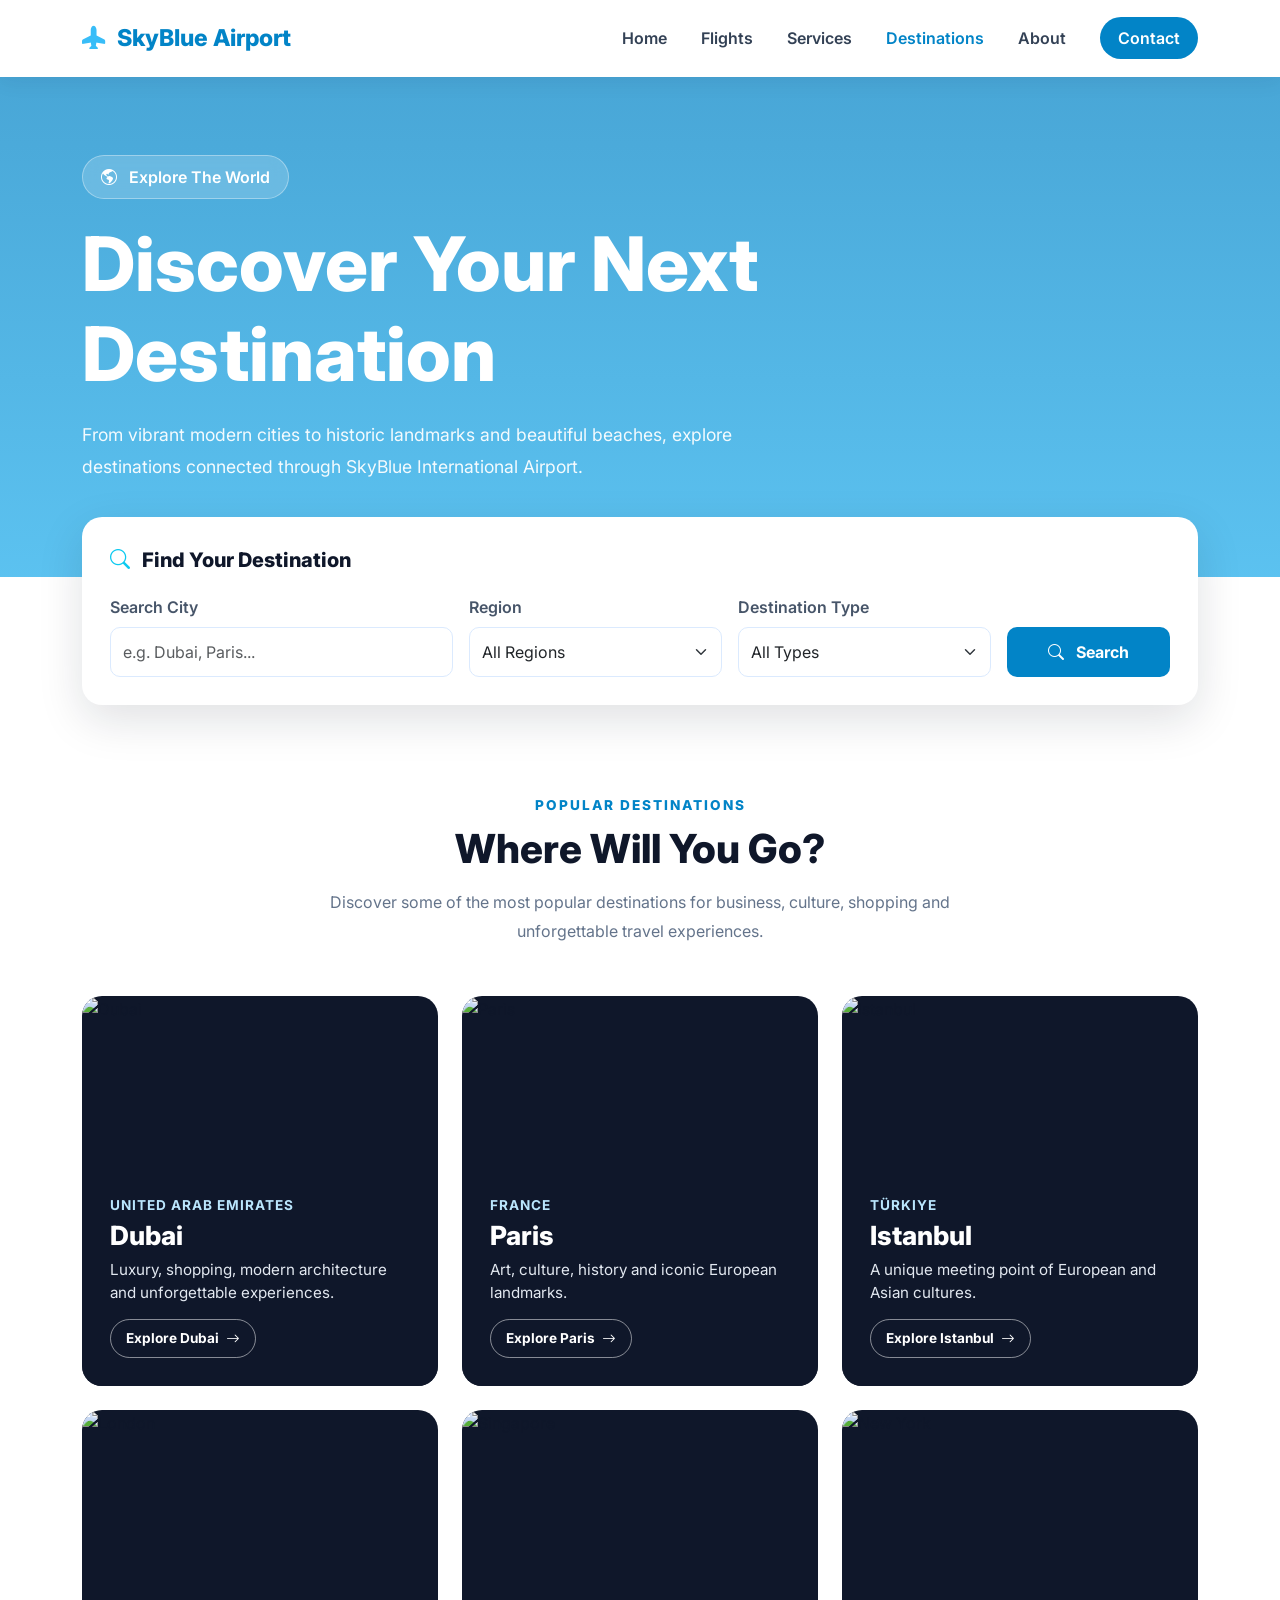
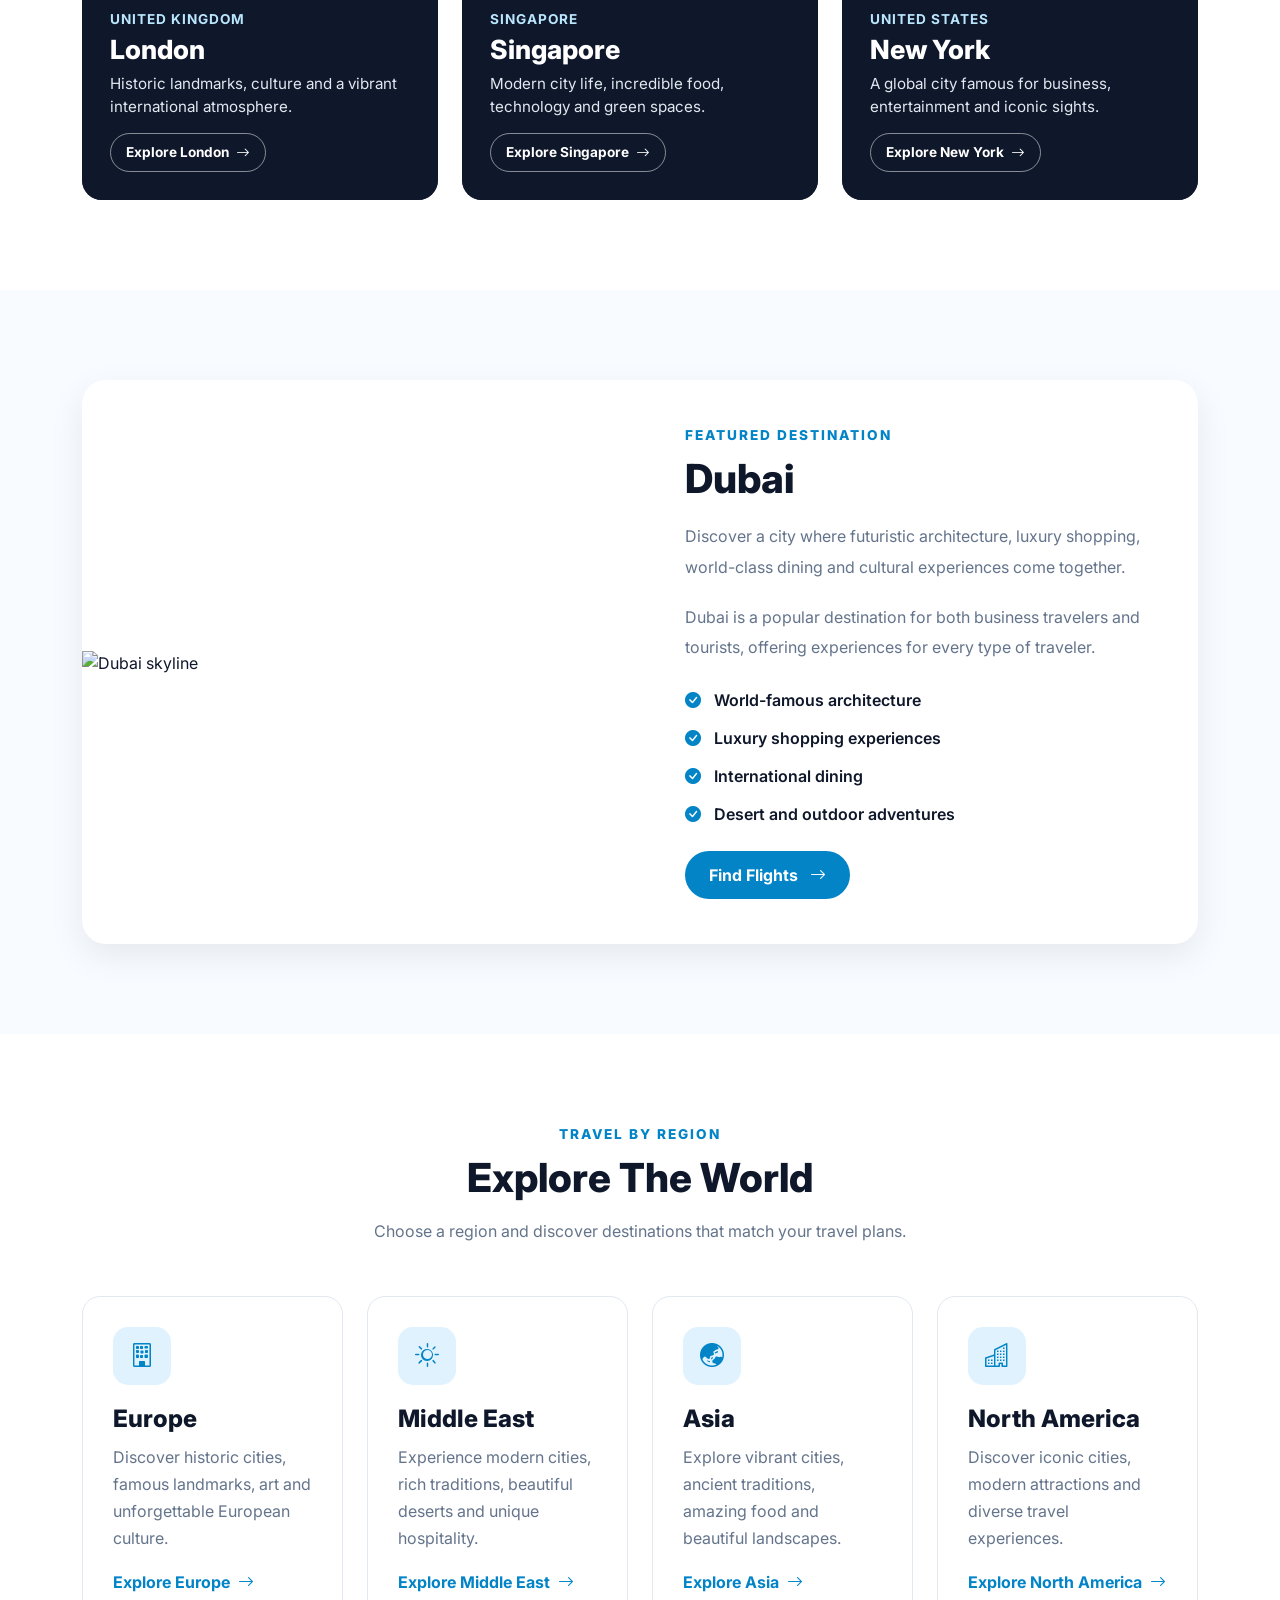
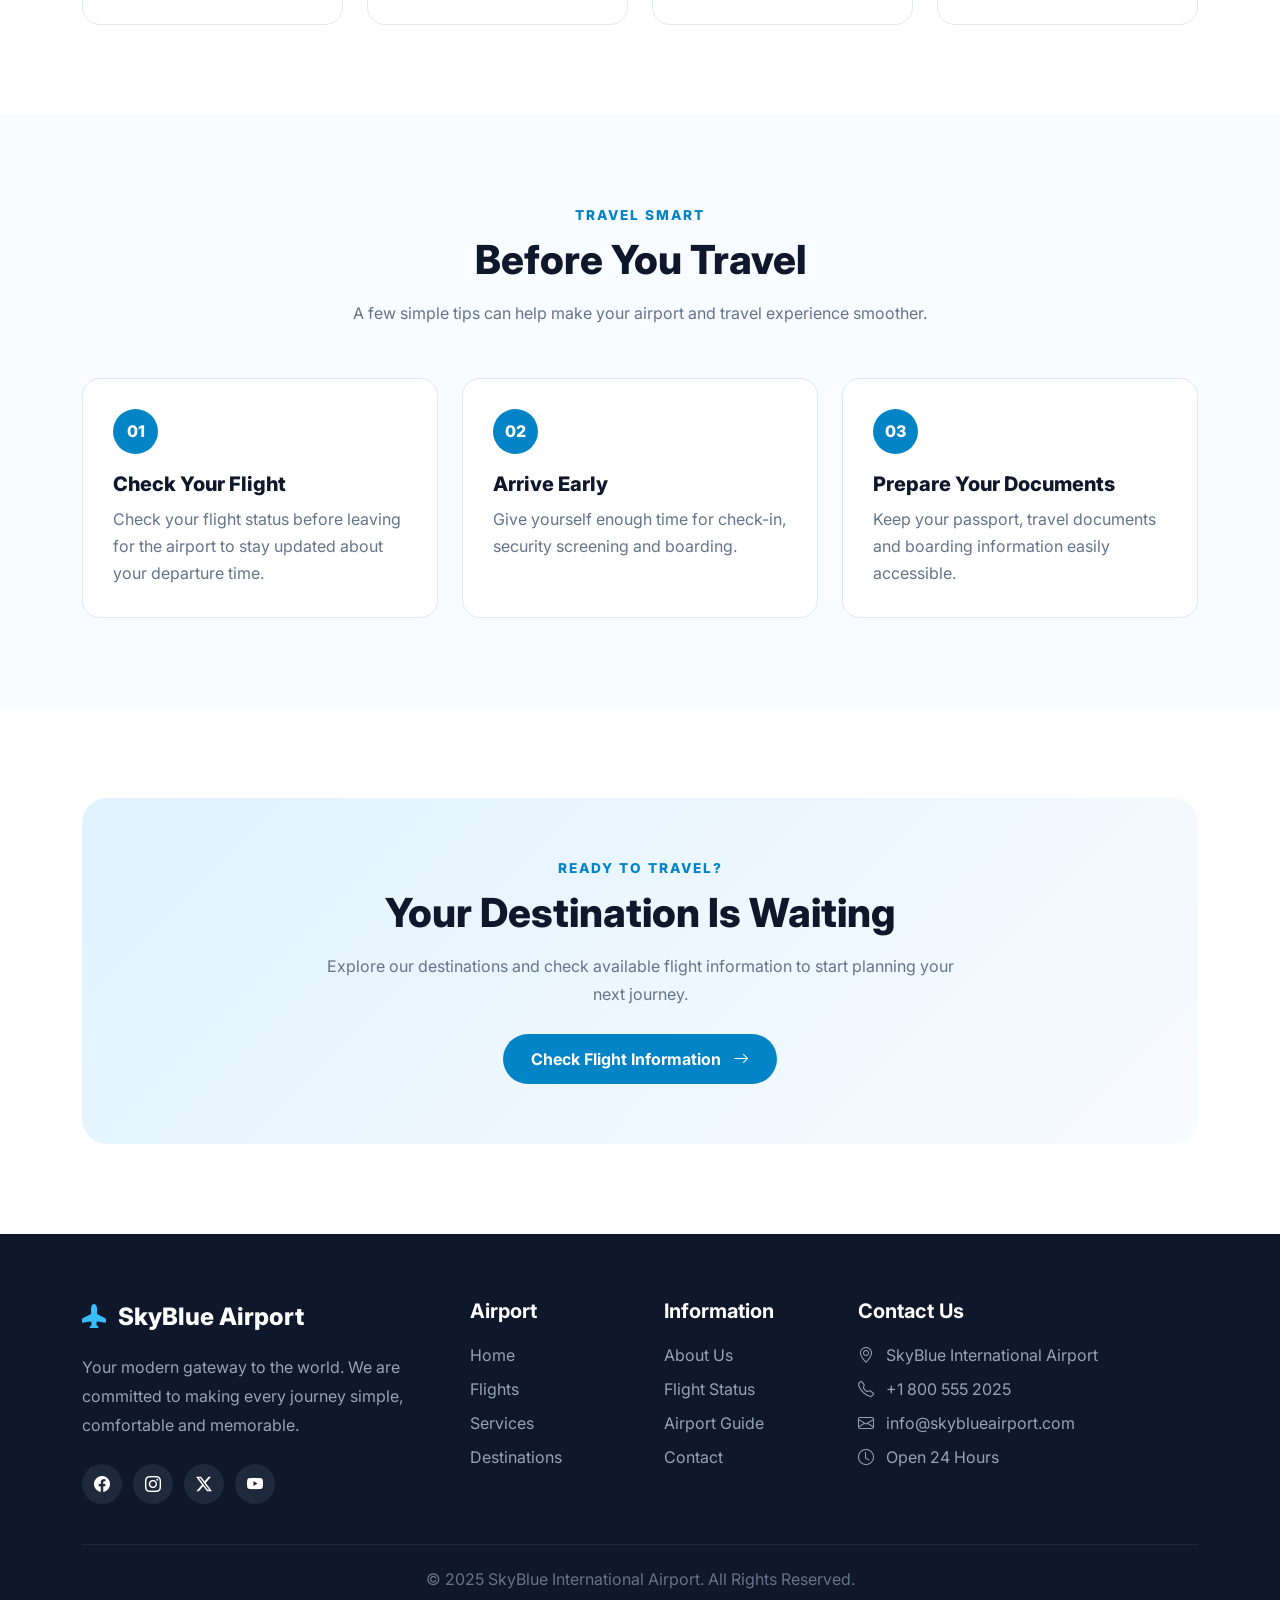
==== index.html @ 2d704382 "finished" ====
<!DOCTYPE html>
<html lang="en">
<head>
    <meta charset="UTF-8">
    <meta name="viewport" content="width=device-width, initial-scale=1.0">

    <title>SkyBlue Airport – Destinations</title>

    <!-- Bootstrap 5 -->
    <link
        href="https://cdn.jsdelivr.net/npm/bootstrap@5.3.3/dist/css/bootstrap.min.css"
        rel="stylesheet"
    >

    <!-- Bootstrap Icons -->
    <link
        rel="stylesheet"
        href="https://cdn.jsdelivr.net/npm/bootstrap-icons@1.11.3/font/bootstrap-icons.min.css"
    >

    <!-- Google Font -->
    <link
        href="https://fonts.googleapis.com/css2?family=Inter:wght@400;500;600;700;800&display=swap"
        rel="stylesheet"
    >

    <style>

        :root {
            --sky-blue: #38bdf8;
            --sky-dark: #0284c7;
            --sky-light: #e0f2fe;
            --blue-dark: #0f172a;
            --text-gray: #64748b;
            --light-bg: #f8fbff;
            --white: #ffffff;
        }

        * {
            margin: 0;
            padding: 0;
            box-sizing: border-box;
        }

        body {
            font-family: "Inter", sans-serif;
            color: var(--blue-dark);
            background: var(--white);
        }

        a {
            text-decoration: none;
        }

        /* =========================
           NAVBAR
        ========================== */

        .navbar {
            background: rgba(255, 255, 255, 0.98);
            box-shadow: 0 4px 20px rgba(15, 23, 42, 0.07);
            padding: 16px 0;
        }

        .navbar-brand {
            font-size: 1.45rem;
            font-weight: 800;
            color: var(--sky-dark);
        }

        .navbar-brand i {
            color: var(--sky-blue);
            margin-right: 7px;
        }

        .nav-link {
            color: #334155 !important;
            font-weight: 600;
            margin-left: 18px;
            transition: 0.3s;
        }

        .nav-link:hover,
        .nav-link.active {
            color: var(--sky-dark) !important;
        }

        .nav-contact {
            background: var(--sky-dark);
            color: white !important;
            padding: 9px 18px !important;
            border-radius: 50px;
        }

        .nav-contact:hover {
            background: #0369a1;
        }

        /* =========================
           HERO
        ========================== */

        .page-hero {
            min-height: 500px;
            display: flex;
            align-items: center;

            background:
                linear-gradient(
                    rgba(2, 132, 199, 0.72),
                    rgba(14, 165, 233, 0.68)
                ),
                url("https://images.unsplash.com/photo-1500534623283-312aade485b7?auto=format&fit=crop&w=1800&q=85")
                center/cover no-repeat;
        }

        .hero-content {
            color: white;
            max-width: 800px;
        }

        .hero-badge {
            display: inline-block;
            background: rgba(255, 255, 255, 0.17);
            border: 1px solid rgba(255, 255, 255, 0.35);
            padding: 9px 18px;
            border-radius: 50px;
            margin-bottom: 20px;
            font-weight: 600;
            backdrop-filter: blur(8px);
        }

        .page-hero h1 {
            font-size: clamp(2.8rem, 6vw, 4.7rem);
            font-weight: 800;
            margin-bottom: 20px;
        }

        .page-hero p {
            font-size: 1.1rem;
            line-height: 1.8;
            max-width: 700px;
            color: rgba(255, 255, 255, 0.93);
        }

        /* =========================
           GENERAL
        ========================== */

        .section {
            padding: 90px 0;
        }

        .section-light {
            background: var(--light-bg);
        }

        .small-label {
            color: var(--sky-dark);
            font-size: 0.85rem;
            text-transform: uppercase;
            letter-spacing: 2px;
            font-weight: 800;
            margin-bottom: 10px;
        }

        .section-title {
            font-size: 2.5rem;
            font-weight: 800;
            margin-bottom: 15px;
        }

        .section-subtitle {
            color: var(--text-gray);
            max-width: 700px;
            margin: 0 auto 50px;
            line-height: 1.8;
        }

        /* =========================
           SEARCH
        ========================== */

        .search-wrapper {
            margin-top: -60px;
            position: relative;
            z-index: 5;
        }

        .search-card {
            background: white;
            border-radius: 20px;
            padding: 28px;
            box-shadow: 0 15px 45px rgba(15, 23, 42, 0.13);
        }

        .search-title {
            font-size: 1.25rem;
            font-weight: 800;
            margin-bottom: 20px;
        }

        .form-label {
            font-weight: 600;
            color: #475569;
        }

        .form-control,
        .form-select {
            min-height: 50px;
            border: 1px solid #dbeafe;
            border-radius: 10px;
        }

        .form-control:focus,
        .form-select:focus {
            border-color: var(--sky-blue);
            box-shadow: 0 0 0 0.2rem rgba(56, 189, 248, 0.15);
        }

        .search-btn {
            min-height: 50px;
            border: none;
            border-radius: 10px;
            background: var(--sky-dark);
            color: white;
            font-weight: 700;
            width: 100%;
        }

        .search-btn:hover {
            background: #0369a1;
        }

        /* =========================
           DESTINATION CARDS
        ========================== */

        .destination-card {
            position: relative;
            height: 390px;
            border-radius: 20px;
            overflow: hidden;
            background: #0f172a;
            transition: 0.35s;
        }

        .destination-card:hover {
            transform: translateY(-8px);
            box-shadow: 0 18px 40px rgba(15, 23, 42, 0.15);
        }

        .destination-image {
            width: 100%;
            height: 100%;
            object-fit: cover;
            transition: 0.5s;
        }

        .destination-card:hover .destination-image {
            transform: scale(1.08);
        }

        .destination-overlay {
            position: absolute;
            inset: 0;
            display: flex;
            align-items: flex-end;
            padding: 28px;

            background:
                linear-gradient(
                    transparent 25%,
                    rgba(15, 23, 42, 0.9)
                );
        }

        .destination-info {
            color: white;
            width: 100%;
        }

        .destination-country {
            color: #bae6fd;
            font-size: 0.85rem;
            font-weight: 700;
            text-transform: uppercase;
            letter-spacing: 1px;
            margin-bottom: 5px;
        }

        .destination-info h3 {
            font-size: 1.65rem;
            font-weight: 800;
            margin-bottom: 7px;
        }

        .destination-info p {
            color: #e2e8f0;
            margin-bottom: 15px;
            font-size: 0.95rem;
        }

        .destination-link {
            display: inline-block;
            color: white;
            border: 1px solid rgba(255, 255, 255, 0.5);
            padding: 8px 15px;
            border-radius: 50px;
            font-size: 0.85rem;
            font-weight: 700;
            transition: 0.3s;
        }

        .destination-link:hover {
            background: white;
            color: var(--sky-dark);
        }

        /* =========================
           FEATURE DESTINATION
        ========================== */

        .feature-destination {
            background: white;
            border-radius: 24px;
            overflow: hidden;
            box-shadow: 0 12px 35px rgba(15, 23, 42, 0.08);
        }

        .feature-destination img {
            width: 100%;
            height: 500px;
            object-fit: cover;
        }

        .feature-content {
            padding: 45px;
        }

        .feature-content h2 {
            font-size: 2.5rem;
            font-weight: 800;
            margin-bottom: 18px;
        }

        .feature-content p {
            color: var(--text-gray);
            line-height: 1.9;
            margin-bottom: 20px;
        }

        .feature-list {
            list-style: none;
            padding: 0;
            margin: 25px 0;
        }

        .feature-list li {
            margin-bottom: 14px;
            font-weight: 600;
        }

        .feature-list i {
            color: var(--sky-dark);
            margin-right: 9px;
        }

        .feature-btn {
            display: inline-block;
            background: var(--sky-dark);
            color: white;
            padding: 12px 24px;
            border-radius: 50px;
            font-weight: 700;
        }

        .feature-btn:hover {
            background: #0369a1;
            color: white;
        }

        /* =========================
           REGION CARDS
        ========================== */

        .region-card {
            background: white;
            border: 1px solid #e2e8f0;
            border-radius: 18px;
            padding: 30px;
            height: 100%;
            transition: 0.3s;
        }

        .region-card:hover {
            transform: translateY(-6px);
            border-color: #bae6fd;
            box-shadow: 0 15px 35px rgba(15, 23, 42, 0.08);
        }

        .region-icon {
            width: 58px;
            height: 58px;
            display: flex;
            align-items: center;
            justify-content: center;
            border-radius: 15px;
            background: var(--sky-light);
            color: var(--sky-dark);
            font-size: 1.5rem;
            margin-bottom: 20px;
        }

        .region-card h4 {
            font-weight: 800;
            margin-bottom: 10px;
        }

        .region-card p {
            color: var(--text-gray);
            line-height: 1.7;
            margin-bottom: 18px;
        }

        .region-link {
            color: var(--sky-dark);
            font-weight: 700;
        }

        /* =========================
           TRAVEL TIPS
        ========================== */

        .tip-card {
            background: white;
            border-radius: 18px;
            padding: 30px;
            height: 100%;
            border: 1px solid #e2e8f0;
        }

        .tip-number {
            width: 45px;
            height: 45px;
            border-radius: 50%;
            display: flex;
            align-items: center;
            justify-content: center;
            background: var(--sky-dark);
            color: white;
            font-weight: 800;
            margin-bottom: 18px;
        }

        .tip-card h5 {
            font-weight: 800;
            margin-bottom: 10px;
        }

        .tip-card p {
            color: var(--text-gray);
            line-height: 1.7;
            margin: 0;
        }

        /* =========================
           CTA
        ========================== */

        .cta {
            background: linear-gradient(
                135deg,
                #e0f2fe,
                #f8fbff
            );
            border-radius: 25px;
            padding: 60px 40px;
            text-align: center;
        }

        .cta h2 {
            font-size: 2.5rem;
            font-weight: 800;
            margin-bottom: 15px;
        }

        .cta p {
            color: var(--text-gray);
            max-width: 650px;
            margin: 0 auto 25px;
            line-height: 1.8;
        }

        .cta-btn {
            display: inline-block;
            background: var(--sky-dark);
            color: white;
            padding: 13px 28px;
            border-radius: 50px;
            font-weight: 700;
            transition: 0.3s;
        }

        .cta-btn:hover {
            background: #0369a1;
            color: white;
            transform: translateY(-2px);
        }

        /* =========================
           FOOTER
        ========================== */

        footer {
            background: #0f172a;
            color: #cbd5e1;
            padding: 65px 0 25px;
        }

        .footer-brand {
            font-size: 1.5rem;
            color: white;
            font-weight: 800;
            margin-bottom: 18px;
        }

        .footer-brand i {
            color: var(--sky-blue);
            margin-right: 7px;
        }

        footer p {
            color: #94a3b8;
            line-height: 1.8;
        }

        footer h5 {
            color: white;
            font-weight: 700;
            margin-bottom: 20px;
        }

        footer ul {
            list-style: none;
            padding: 0;
        }

        footer ul li {
            margin-bottom: 10px;
            color: #94a3b8;
        }

        footer ul li a {
            color: #94a3b8;
            transition: 0.3s;
        }

        footer ul li a:hover {
            color: var(--sky-blue);
        }

        .social-link {
            display: inline-flex;
            width: 40px;
            height: 40px;
            align-items: center;
            justify-content: center;
            background: #1e293b;
            color: white;
            border-radius: 50%;
            margin-right: 7px;
            transition: 0.3s;
        }

        .social-link:hover {
            background: var(--sky-dark);
            color: white;
        }

        .copyright {
            border-top: 1px solid #1e293b;
            margin-top: 40px;
            padding-top: 22px;
            color: #64748b;
            text-align: center;
        }

        /* =========================
           RESPONSIVE
        ========================== */

        @media (max-width: 991px) {

            .nav-link {
                margin-left: 0;
                padding: 10px 0;
            }

            .nav-contact {
                display: inline-block;
                margin-top: 8px;
            }

            .feature-content {
                padding: 35px;
            }
        }

        @media (max-width: 767px) {

            .page-hero {
                min-height: 430px;
            }

            .page-hero h1 {
                font-size: 2.8rem;
            }

            .section {
                padding: 65px 0;
            }

            .section-title {
                font-size: 2rem;
            }

            .search-wrapper {
                margin-top: -35px;
            }

            .destination-card {
                height: 340px;
            }

            .feature-destination img {
                height: 320px;
            }

            .feature-content {
                padding: 30px 25px;
            }

            .feature-content h2 {
                font-size: 2rem;
            }

            .cta {
                padding: 45px 20px;
            }

            .cta h2 {
                font-size: 2rem;
            }
        }

    </style>
</head>

<body>


<!-- =========================
     NAVBAR
========================== -->

<nav class="navbar navbar-expand-lg sticky-top">

    <div class="container">

        <a class="navbar-brand" href="index.html">
            <i class="bi bi-airplane-fill"></i>
            SkyBlue Airport
        </a>

        <button
            class="navbar-toggler"
            type="button"
            data-bs-toggle="collapse"
            data-bs-target="#mainNavbar"
            aria-controls="mainNavbar"
            aria-expanded="false"
            aria-label="Toggle navigation"
        >
            <span class="navbar-toggler-icon"></span>
        </button>

        <div class="collapse navbar-collapse" id="mainNavbar">

            <ul class="navbar-nav ms-auto align-items-lg-center">

                <li class="nav-item">
                    <a class="nav-link" href="index.html">
                        Home
                    </a>
                </li>

                <li class="nav-item">
                    <a class="nav-link" href="flights.html">
                        Flights
                    </a>
                </li>

                <li class="nav-item">
                    <a class="nav-link" href="services.html">
                        Services
                    </a>
                </li>

                <li class="nav-item">
                    <a class="nav-link active" href="destinations.html">
                        Destinations
                    </a>
                </li>

                <li class="nav-item">
                    <a class="nav-link" href="about.html">
                        About
                    </a>
                </li>

                <li class="nav-item ms-lg-2">
                    <a class="nav-link nav-contact" href="#contact">
                        Contact
                    </a>
                </li>

            </ul>

        </div>

    </div>

</nav>


<!-- =========================
     HERO
========================== -->

<section class="page-hero">

    <div class="container">

        <div class="hero-content">

            <span class="hero-badge">
                <i class="bi bi-globe-americas me-2"></i>
                Explore The World
            </span>

            <h1>
                Discover Your Next Destination
            </h1>

            <p>
                From vibrant modern cities to historic landmarks
                and beautiful beaches, explore destinations connected
                through SkyBlue International Airport.
            </p>

        </div>

    </div>

</section>


<!-- =========================
     DESTINATION SEARCH
========================== -->

<section class="search-wrapper">

    <div class="container">

        <div class="search-card">

            <div class="search-title">
                <i class="bi bi-search me-2 text-info"></i>
                Find Your Destination
            </div>

            <form>

                <div class="row g-3 align-items-end">

                    <div class="col-lg-4 col-md-6">

                        <label class="form-label">
                            Search City
                        </label>

                        <input
                            type="text"
                            class="form-control"
                            placeholder="e.g. Dubai, Paris..."
                        >

                    </div>


                    <div class="col-lg-3 col-md-6">

                        <label class="form-label">
                            Region
                        </label>

                        <select class="form-select">

                            <option selected>
                                All Regions
                            </option>

                            <option>
                                Europe
                            </option>

                            <option>
                                Asia
                            </option>

                            <option>
                                Middle East
                            </option>

                            <option>
                                North America
                            </option>

                        </select>

                    </div>


                    <div class="col-lg-3 col-md-6">

                        <label class="form-label">
                            Destination Type
                        </label>

                        <select class="form-select">

                            <option selected>
                                All Types
                            </option>

                            <option>
                                City
                            </option>

                            <option>
                                Beach
                            </option>

                            <option>
                                Business
                            </option>

                            <option>
                                Cultural
                            </option>

                        </select>

                    </div>


                    <div class="col-lg-2 col-md-6">

                        <button
                            type="button"
                            class="search-btn"
                            onclick="searchDestination()"
                        >
                            <i class="bi bi-search me-2"></i>
                            Search
                        </button>

                    </div>

                </div>

            </form>

        </div>

    </div>

</section>


<!-- =========================
     POPULAR DESTINATIONS
========================== -->

<section class="section">

    <div class="container">

        <div class="text-center">

            <div class="small-label">
                Popular Destinations
            </div>

            <h2 class="section-title">
                Where Will You Go?
            </h2>

            <p class="section-subtitle">
                Discover some of the most popular destinations
                for business, culture, shopping and unforgettable
                travel experiences.
            </p>

        </div>


        <div class="row g-4">


            <!-- Dubai -->

            <div class="col-lg-4 col-md-6 destination-item">

                <div class="destination-card">

                    <img
                        src="https://images.unsplash.com/photo-1518684079-3c830dcef090?auto=format&fit=crop&w=1000&q=85"
                        alt="Dubai"
                        class="destination-image"
                    >

                    <div class="destination-overlay">

                        <div class="destination-info">

                            <div class="destination-country">
                                United Arab Emirates
                            </div>

                            <h3>
                                Dubai
                            </h3>

                            <p>
                                Luxury, shopping, modern architecture
                                and unforgettable experiences.
                            </p>

                            <a href="#dubai" class="destination-link">
                                Explore Dubai
                                <i class="bi bi-arrow-right ms-1"></i>
                            </a>

                        </div>

                    </div>

                </div>

            </div>


            <!-- Paris -->

            <div class="col-lg-4 col-md-6 destination-item">

                <div class="destination-card">

                    <img
                        src="https://images.unsplash.com/photo-1502602898657-3e91760cbb34?auto=format&fit=crop&w=1000&q=85"
                        alt="Paris"
                        class="destination-image"
                    >

                    <div class="destination-overlay">

                        <div class="destination-info">

                            <div class="destination-country">
                                France
                            </div>

                            <h3>
                                Paris
                            </h3>

                            <p>
                                Art, culture, history and iconic
                                European landmarks.
                            </p>

                            <a href="#paris" class="destination-link">
                                Explore Paris
                                <i class="bi bi-arrow-right ms-1"></i>
                            </a>

                        </div>

                    </div>

                </div>

            </div>


            <!-- Istanbul -->

            <div class="col-lg-4 col-md-6 destination-item">

                <div class="destination-card">

                    <img
                        src="https://images.unsplash.com/photo-1524231757912-21f4fe3a7200?auto=format&fit=crop&w=1000&q=85"
                        alt="Istanbul"
                        class="destination-image"
                    >

                    <div class="destination-overlay">

                        <div class="destination-info">

                            <div class="destination-country">
                                Türkiye
                            </div>

                            <h3>
                                Istanbul
                            </h3>

                            <p>
                                A unique meeting point of European
                                and Asian cultures.
                            </p>

                            <a href="#istanbul" class="destination-link">
                                Explore Istanbul
                                <i class="bi bi-arrow-right ms-1"></i>
                            </a>

                        </div>

                    </div>

                </div>

            </div>


            <!-- London -->

            <div class="col-lg-4 col-md-6 destination-item">

                <div class="destination-card">

                    <img
                        src="https://images.unsplash.com/photo-1513635269975-59663e0ac1ad?auto=format&fit=crop&w=1000&q=85"
                        alt="London"
                        class="destination-image"
                    >

                    <div class="destination-overlay">

                        <div class="destination-info">

                            <div class="destination-country">
                                United Kingdom
                            </div>

                            <h3>
                                London
                            </h3>

                            <p>
                                Historic landmarks, culture and
                                a vibrant international atmosphere.
                            </p>

                            <a href="#london" class="destination-link">
                                Explore London
                                <i class="bi bi-arrow-right ms-1"></i>
                            </a>

                        </div>

                    </div>

                </div>

            </div>


            <!-- Singapore -->

            <div class="col-lg-4 col-md-6 destination-item">

                <div class="destination-card">

                    <img
                        src="https://images.unsplash.com/photo-1525625293386-3f8f99389edd?auto=format&fit=crop&w=1000&q=85"
                        alt="Singapore"
                        class="destination-image"
                    >

                    <div class="destination-overlay">

                        <div class="destination-info">

                            <div class="destination-country">
                                Singapore
                            </div>

                            <h3>
                                Singapore
                            </h3>

                            <p>
                                Modern city life, incredible food,
                                technology and green spaces.
                            </p>

                            <a href="#singapore" class="destination-link">
                                Explore Singapore
                                <i class="bi bi-arrow-right ms-1"></i>
                            </a>

                        </div>

                    </div>

                </div>

            </div>


            <!-- New York -->

            <div class="col-lg-4 col-md-6 destination-item">

                <div class="destination-card">

                    <img
                        src="https://images.unsplash.com/photo-1485871981521-5b1fd3805eee?auto=format&fit=crop&w=1000&q=85"
                        alt="New York"
                        class="destination-image"
                    >

                    <div class="destination-overlay">

                        <div class="destination-info">

                            <div class="destination-country">
                                United States
                            </div>

                            <h3>
                                New York
                            </h3>

                            <p>
                                A global city famous for business,
                                entertainment and iconic sights.
                            </p>

                            <a href="#newyork" class="destination-link">
                                Explore New York
                                <i class="bi bi-arrow-right ms-1"></i>
                            </a>

                        </div>

                    </div>

                </div>

            </div>

        </div>

    </div>

</section>


<!-- =========================
     FEATURE DESTINATION
========================== -->

<section class="section section-light" id="dubai">

    <div class="container">

        <div class="feature-destination">

            <div class="row g-0 align-items-center">

                <div class="col-lg-6">

                    <img
                        src="https://images.unsplash.com/photo-1518684079-3c830dcef090?auto=format&fit=crop&w=1200&q=85"
                        alt="Dubai skyline"
                    >

                </div>


                <div class="col-lg-6">

                    <div class="feature-content">

                        <div class="small-label">
                            Featured Destination
                        </div>

                        <h2>
                            Dubai
                        </h2>

                        <p>
                            Discover a city where futuristic
                            architecture, luxury shopping,
                            world-class dining and cultural
                            experiences come together.
                        </p>

                        <p>
                            Dubai is a popular destination for
                            both business travelers and tourists,
                            offering experiences for every type
                            of traveler.
                        </p>

                        <ul class="feature-list">

                            <li>
                                <i class="bi bi-check-circle-fill"></i>
                                World-famous architecture
                            </li>

                            <li>
                                <i class="bi bi-check-circle-fill"></i>
                                Luxury shopping experiences
                            </li>

                            <li>
                                <i class="bi bi-check-circle-fill"></i>
                                International dining
                            </li>

                            <li>
                                <i class="bi bi-check-circle-fill"></i>
                                Desert and outdoor adventures
                            </li>

                        </ul>

                        <a href="flights.html" class="feature-btn">
                            Find Flights
                            <i class="bi bi-arrow-right ms-2"></i>
                        </a>

                    </div>

                </div>

            </div>

        </div>

    </div>

</section>


<!-- =========================
     REGIONS
========================== -->

<section class="section">

    <div class="container">

        <div class="text-center">

            <div class="small-label">
                Travel By Region
            </div>

            <h2 class="section-title">
                Explore The World
            </h2>

            <p class="section-subtitle">
                Choose a region and discover destinations
                that match your travel plans.
            </p>

        </div>


        <div class="row g-4">

            <div class="col-lg-3 col-md-6">

                <div class="region-card">

                    <div class="region-icon">
                        <i class="bi bi-building"></i>
                    </div>

                    <h4>
                        Europe
                    </h4>

                    <p>
                        Discover historic cities, famous landmarks,
                        art and unforgettable European culture.
                    </p>

                    <a href="#" class="region-link">
                        Explore Europe
                        <i class="bi bi-arrow-right ms-1"></i>
                    </a>

                </div>

            </div>


            <div class="col-lg-3 col-md-6">

                <div class="region-card">

                    <div class="region-icon">
                        <i class="bi bi-brightness-high"></i>
                    </div>

                    <h4>
                        Middle East
                    </h4>

                    <p>
                        Experience modern cities, rich traditions,
                        beautiful deserts and unique hospitality.
                    </p>

                    <a href="#" class="region-link">
                        Explore Middle East
                        <i class="bi bi-arrow-right ms-1"></i>
                    </a>

                </div>

            </div>


            <div class="col-lg-3 col-md-6">

                <div class="region-card">

                    <div class="region-icon">
                        <i class="bi bi-globe-asia-australia"></i>
                    </div>

                    <h4>
                        Asia
                    </h4>

                    <p>
                        Explore vibrant cities, ancient traditions,
                        amazing food and beautiful landscapes.
                    </p>

                    <a href="#" class="region-link">
                        Explore Asia
                        <i class="bi bi-arrow-right ms-1"></i>
                    </a>

                </div>

            </div>


            <div class="col-lg-3 col-md-6">

                <div class="region-card">

                    <div class="region-icon">
                        <i class="bi bi-buildings"></i>
                    </div>

                    <h4>
                        North America
                    </h4>

                    <p>
                        Discover iconic cities, modern attractions
                        and diverse travel experiences.
                    </p>

                    <a href="#" class="region-link">
                        Explore North America
                        <i class="bi bi-arrow-right ms-1"></i>
                    </a>

                </div>

            </div>

        </div>

    </div>

</section>


<!-- =========================
     TRAVEL TIPS
========================== -->

<section class="section section-light">

    <div class="container">

        <div class="text-center">

            <div class="small-label">
                Travel Smart
            </div>

            <h2 class="section-title">
                Before You Travel
            </h2>

            <p class="section-subtitle">
                A few simple tips can help make your airport
                and travel experience smoother.
            </p>

        </div>


        <div class="row g-4">

            <div class="col-lg-4">

                <div class="tip-card">

                    <div class="tip-number">
                        01
                    </div>

                    <h5>
                        Check Your Flight
                    </h5>

                    <p>
                        Check your flight status before leaving
                        for the airport to stay updated about
                        your departure time.
                    </p>

                </div>

            </div>


            <div class="col-lg-4">

                <div class="tip-card">

                    <div class="tip-number">
                        02
                    </div>

                    <h5>
                        Arrive Early
                    </h5>

                    <p>
                        Give yourself enough time for check-in,
                        security screening and boarding.
                    </p>

                </div>

            </div>


            <div class="col-lg-4">

                <div class="tip-card">

                    <div class="tip-number">
                        03
                    </div>

                    <h5>
                        Prepare Your Documents
                    </h5>

                    <p>
                        Keep your passport, travel documents
                        and boarding information easily accessible.
                    </p>

                </div>

            </div>

        </div>

    </div>

</section>


<!-- =========================
     CTA
========================== -->

<section class="section">

    <div class="container">

        <div class="cta">

            <div class="small-label">
                Ready To Travel?
            </div>

            <h2>
                Your Destination Is Waiting
            </h2>

            <p>
                Explore our destinations and check available
                flight information to start planning your next
                journey.
            </p>

            <a href="flights.html" class="cta-btn">
                Check Flight Information
                <i class="bi bi-arrow-right ms-2"></i>
            </a>

        </div>

    </div>

</section>


<!-- =========================
     FOOTER
========================== -->

<footer id="contact">

    <div class="container">

        <div class="row g-5">

            <div class="col-lg-4">

                <div class="footer-brand">
                    <i class="bi bi-airplane-fill"></i>
                    SkyBlue Airport
                </div>

                <p>
                    Your modern gateway to the world.
                    We are committed to making every journey
                    simple, comfortable and memorable.
                </p>

                <div class="mt-4">

                    <a href="#" class="social-link">
                        <i class="bi bi-facebook"></i>
                    </a>

                    <a href="#" class="social-link">
                        <i class="bi bi-instagram"></i>
                    </a>

                    <a href="#" class="social-link">
                        <i class="bi bi-twitter-x"></i>
                    </a>

                    <a href="#" class="social-link">
                        <i class="bi bi-youtube"></i>
                    </a>

                </div>

            </div>


            <div class="col-6 col-lg-2">

                <h5>
                    Airport
                </h5>

                <ul>

                    <li>
                        <a href="index.html">
                            Home
                        </a>
                    </li>

                    <li>
                        <a href="flights.html">
                            Flights
                        </a>
                    </li>

                    <li>
                        <a href="services.html">
                            Services
                        </a>
                    </li>

                    <li>
                        <a href="destinations.html">
                            Destinations
                        </a>
                    </li>

                </ul>

            </div>


            <div class="col-6 col-lg-2">

                <h5>
                    Information
                </h5>

                <ul>

                    <li>
                        <a href="about.html">
                            About Us
                        </a>
                    </li>

                    <li>
                        <a href="flights.html">
                            Flight Status
                        </a>
                    </li>

                    <li>
                        <a href="services.html">
                            Airport Guide
                        </a>
                    </li>

                    <li>
                        <a href="#contact">
                            Contact
                        </a>
                    </li>

                </ul>

            </div>


            <div class="col-lg-4">

                <h5>
                    Contact Us
                </h5>

                <ul>

                    <li>
                        <i class="bi bi-geo-alt me-2"></i>
                        SkyBlue International Airport
                    </li>

                    <li>
                        <i class="bi bi-telephone me-2"></i>
                        +1 800 555 2025
                    </li>

                    <li>
                        <i class="bi bi-envelope me-2"></i>
                        info@skyblueairport.com
                    </li>

                    <li>
                        <i class="bi bi-clock me-2"></i>
                        Open 24 Hours
                    </li>

                </ul>

            </div>

        </div>


        <div class="copyright">

            © 2025 SkyBlue International Airport.
            All Rights Reserved.

        </div>

    </div>

</footer>


<!-- =========================
     JAVASCRIPT
========================== -->

<script
    src="https://cdn.jsdelivr.net/npm/bootstrap@5.3.3/dist/js/bootstrap.bundle.min.js">
</script>

<script>

    function searchDestination() {

        const searchInput =
            document.querySelector(
                'input[placeholder="e.g. Dubai, Paris..."]'
            );

        const searchValue =
            searchInput.value.toLowerCase().trim();

        const destinationItems =
            document.querySelectorAll(".destination-item");

        if (searchValue === "") {

            destinationItems.forEach(function(item) {
                item.style.display = "";
            });

            return;
        }

        destinationItems.forEach(function(item) {

            const text =
                item.innerText.toLowerCase();

            if (text.includes(searchValue)) {
                item.style.display = "";
            } else {
                item.style.display = "none";
            }

        });

    }

</script>

</body>
</html>
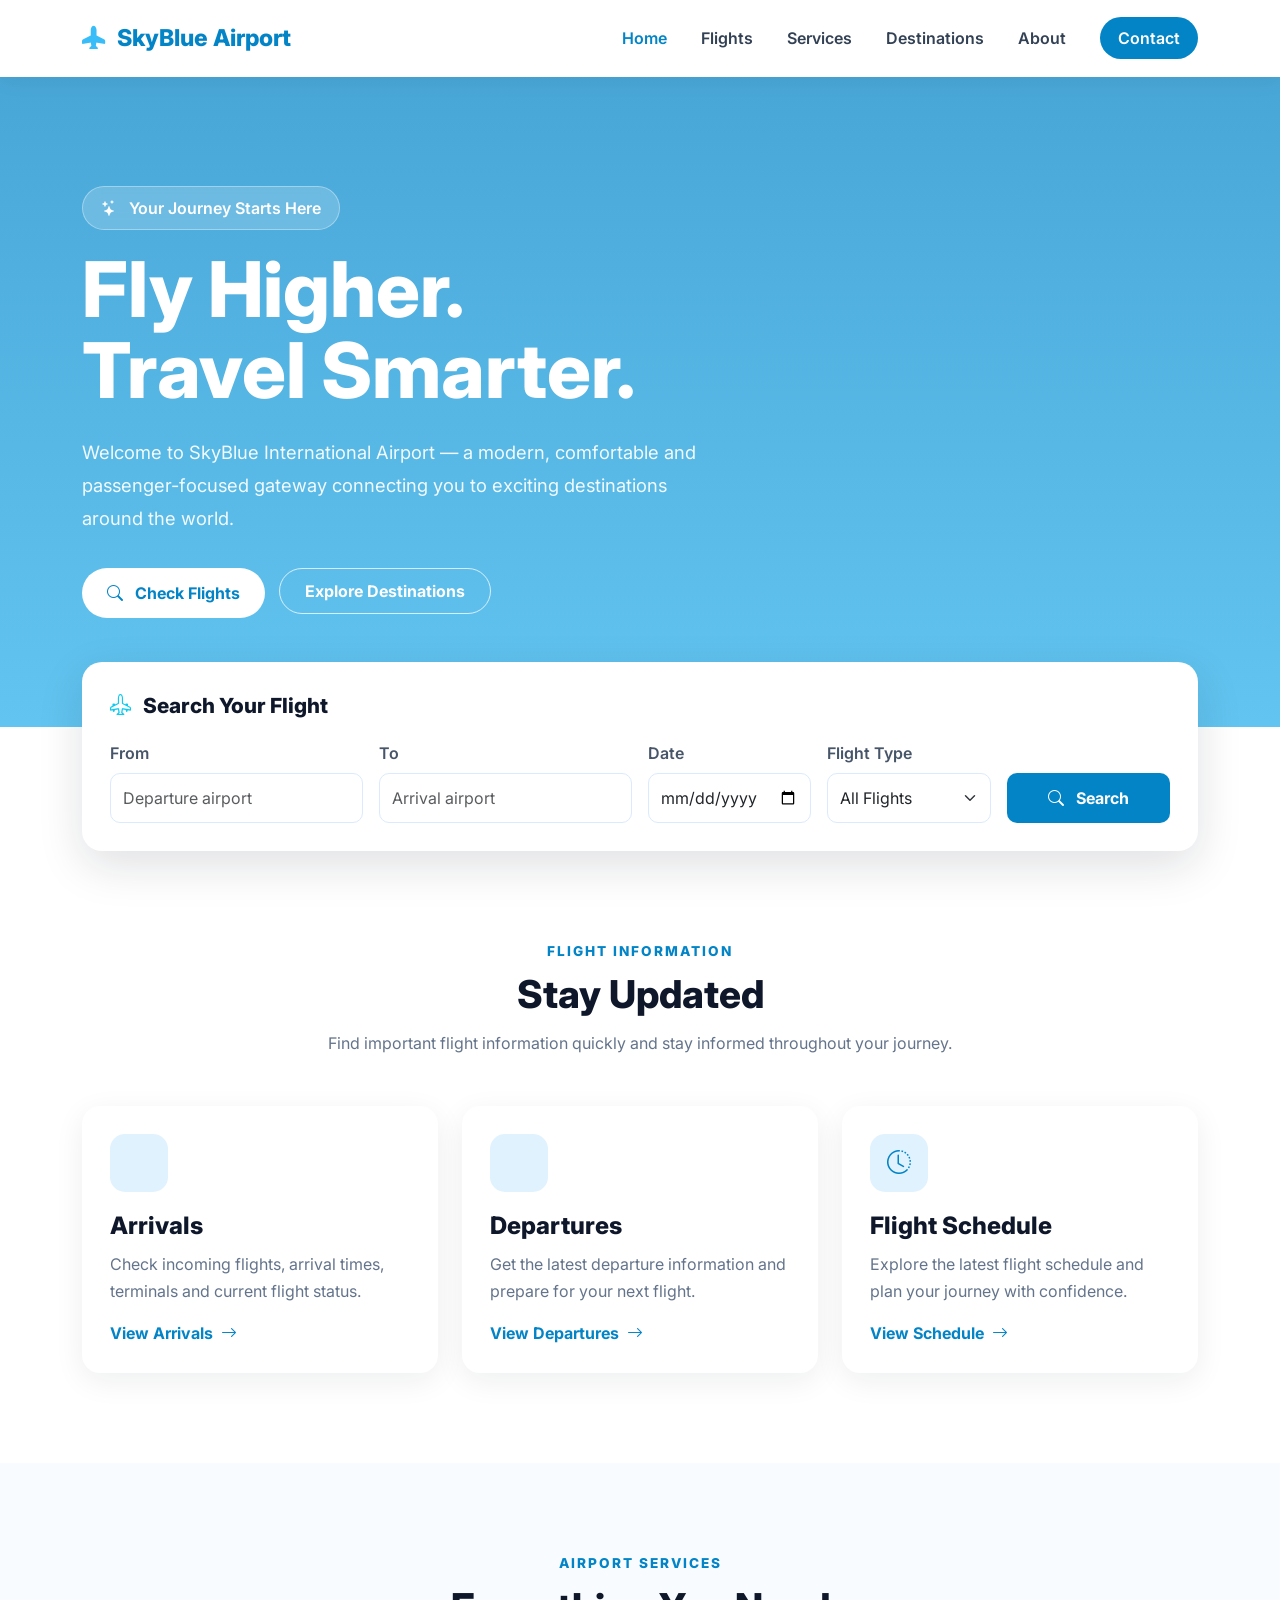
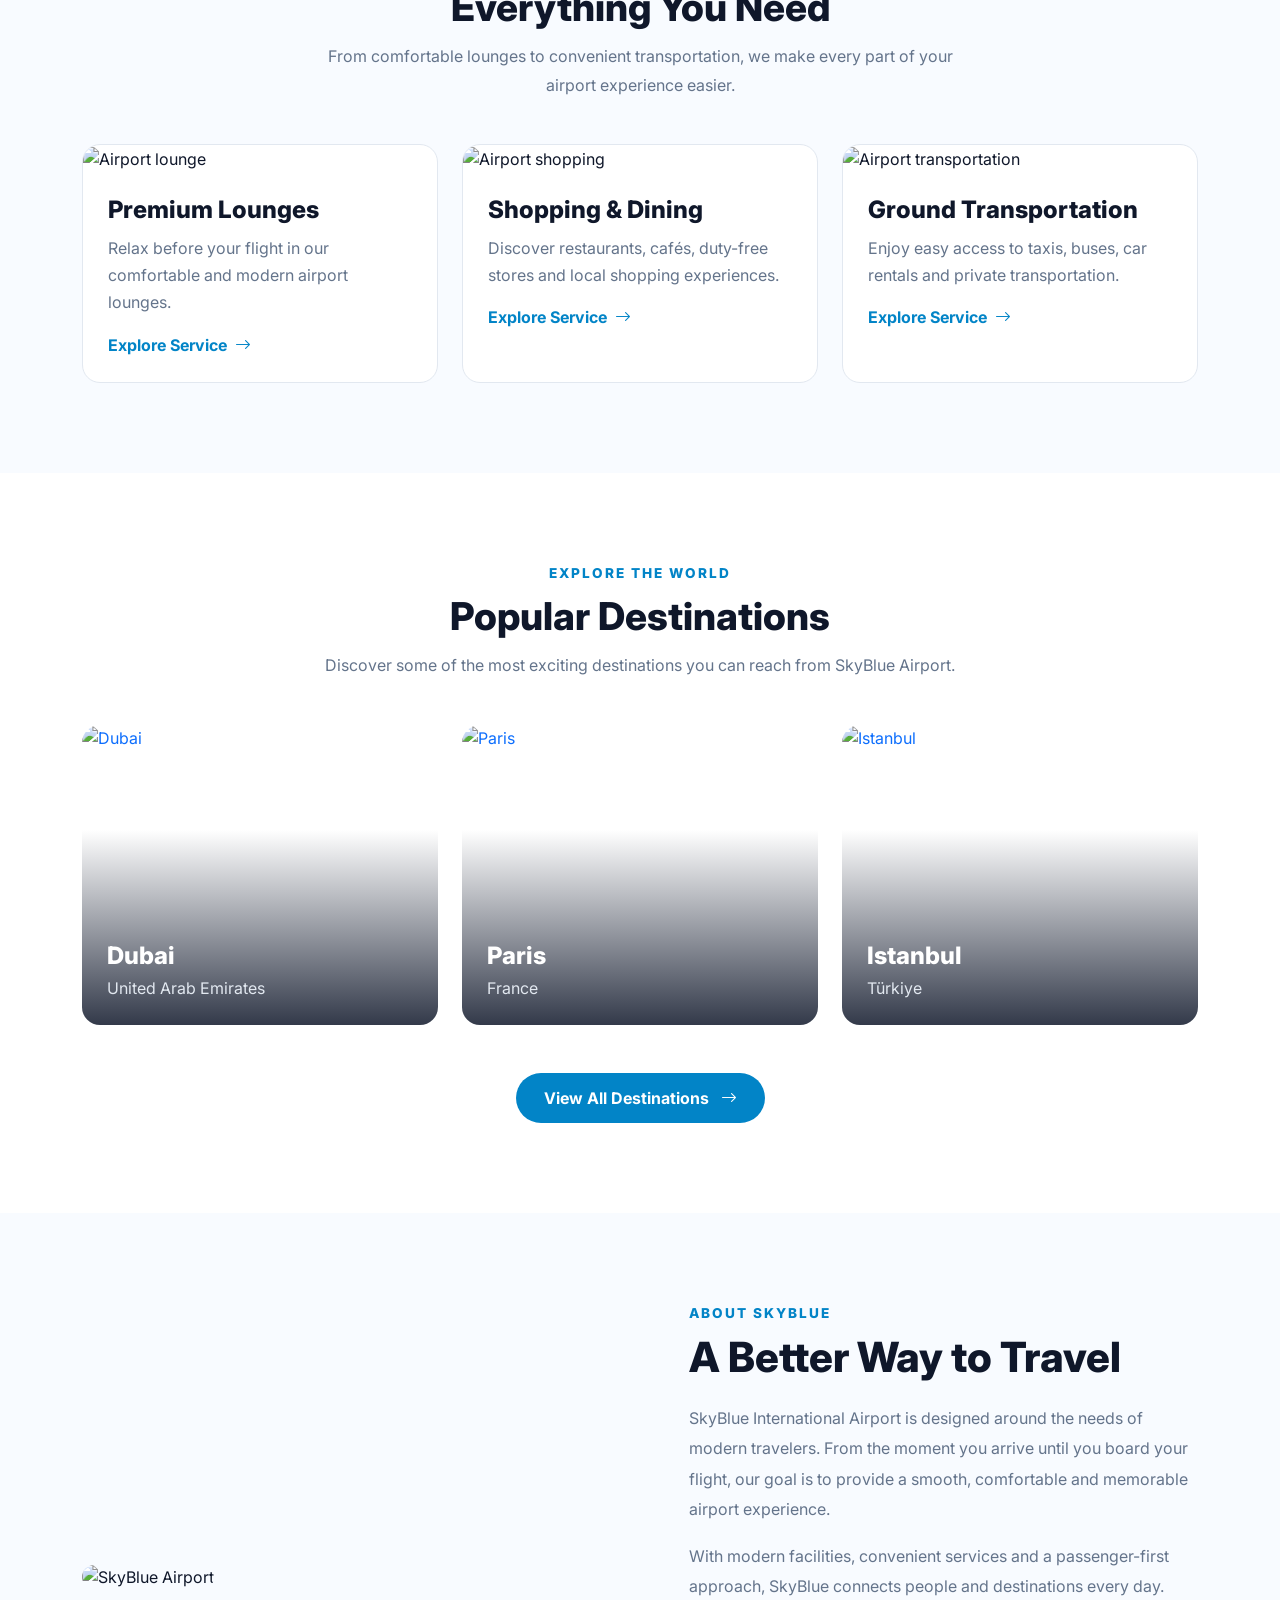
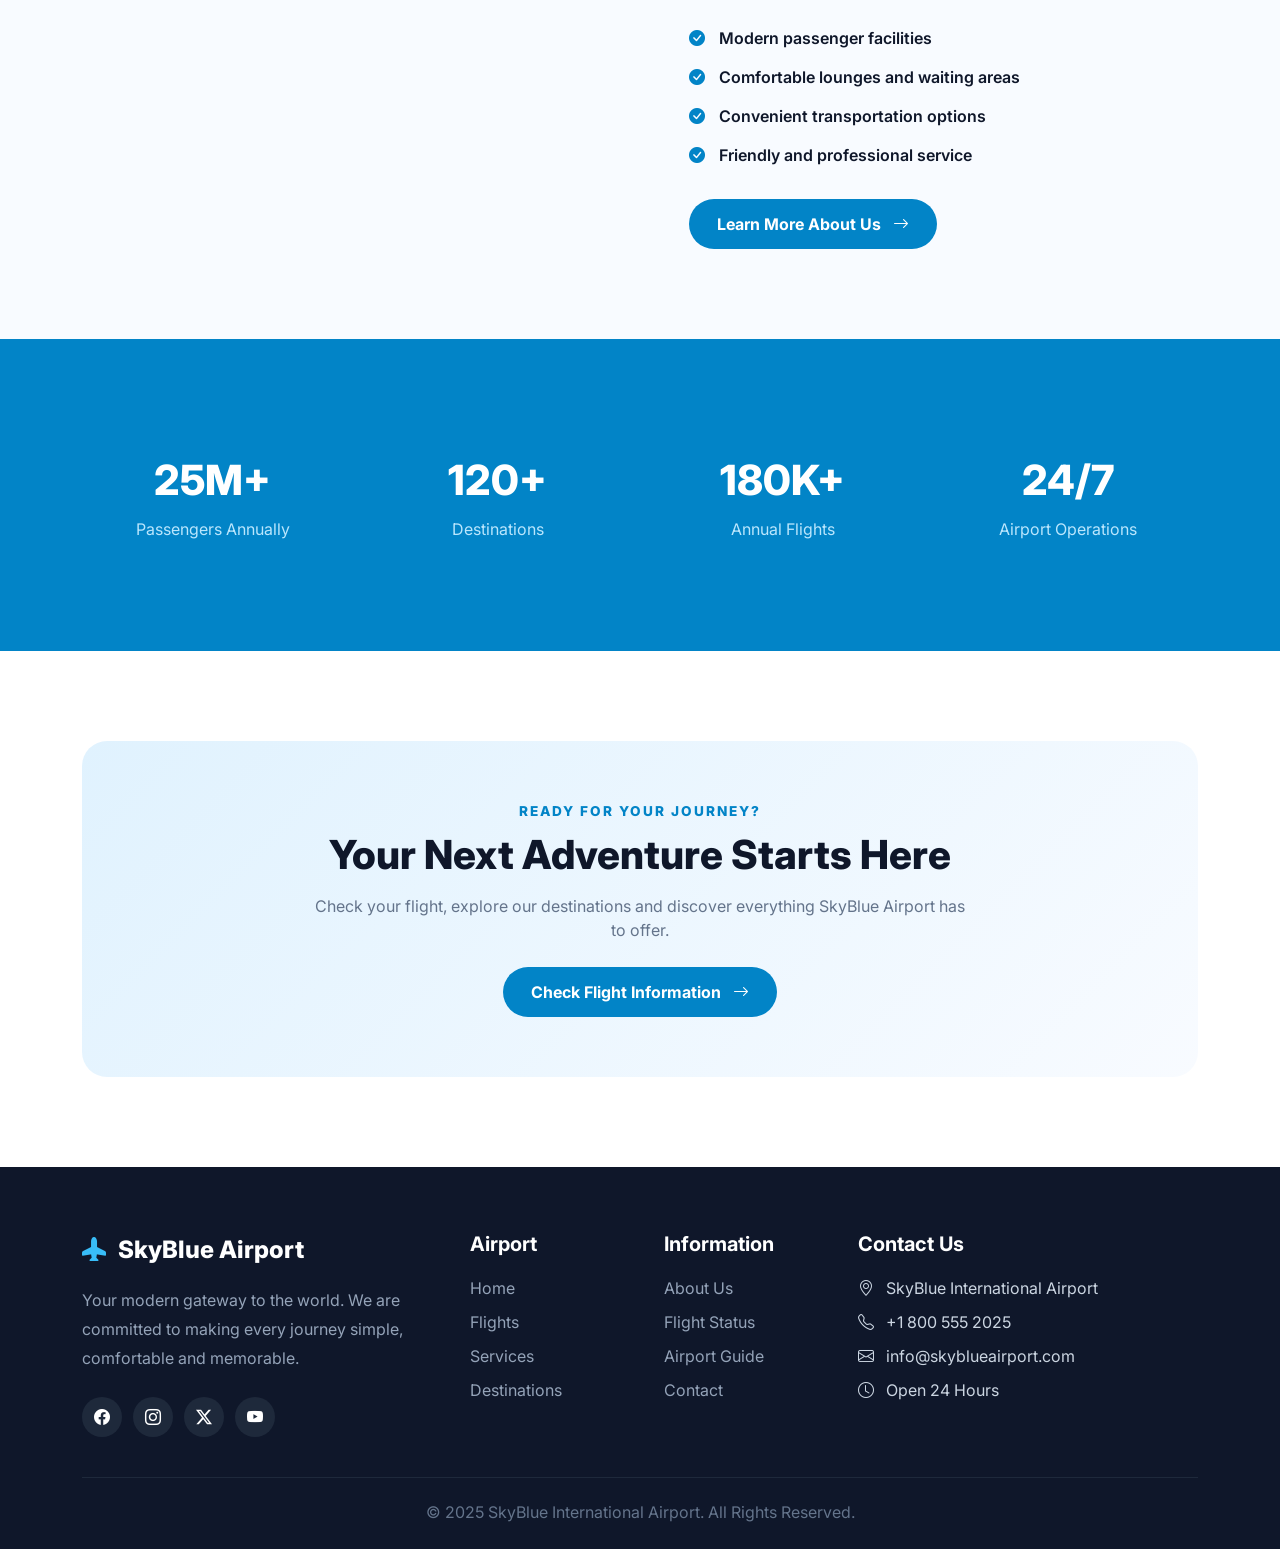
==== commit f003a073: "finished" ====
--- a/index.html
+++ b/index.html
@@ -4,7 +4,7 @@
     <meta charset="UTF-8">
     <meta name="viewport" content="width=device-width, initial-scale=1.0">
 
-    <title>SkyBlue Airport – Destinations</title>
+    <title>SkyBlue Airport – Home</title>
 
     <!-- Bootstrap 5 -->
     <link
@@ -23,649 +23,17 @@
         href="https://fonts.googleapis.com/css2?family=Inter:wght@400;500;600;700;800&display=swap"
         rel="stylesheet"
     >
-
-    <style>
-
-        :root {
-            --sky-blue: #38bdf8;
-            --sky-dark: #0284c7;
-            --sky-light: #e0f2fe;
-            --blue-dark: #0f172a;
-            --text-gray: #64748b;
-            --light-bg: #f8fbff;
-            --white: #ffffff;
-        }
-
-        * {
-            margin: 0;
-            padding: 0;
-            box-sizing: border-box;
-        }
-
-        body {
-            font-family: "Inter", sans-serif;
-            color: var(--blue-dark);
-            background: var(--white);
-        }
-
-        a {
-            text-decoration: none;
-        }
-
-        /* =========================
-           NAVBAR
-        ========================== */
-
-        .navbar {
-            background: rgba(255, 255, 255, 0.98);
-            box-shadow: 0 4px 20px rgba(15, 23, 42, 0.07);
-            padding: 16px 0;
-        }
-
-        .navbar-brand {
-            font-size: 1.45rem;
-            font-weight: 800;
-            color: var(--sky-dark);
-        }
-
-        .navbar-brand i {
-            color: var(--sky-blue);
-            margin-right: 7px;
-        }
-
-        .nav-link {
-            color: #334155 !important;
-            font-weight: 600;
-            margin-left: 18px;
-            transition: 0.3s;
-        }
-
-        .nav-link:hover,
-        .nav-link.active {
-            color: var(--sky-dark) !important;
-        }
-
-        .nav-contact {
-            background: var(--sky-dark);
-            color: white !important;
-            padding: 9px 18px !important;
-            border-radius: 50px;
-        }
-
-        .nav-contact:hover {
-            background: #0369a1;
-        }
-
-        /* =========================
-           HERO
-        ========================== */
-
-        .page-hero {
-            min-height: 500px;
-            display: flex;
-            align-items: center;
-
-            background:
-                linear-gradient(
-                    rgba(2, 132, 199, 0.72),
-                    rgba(14, 165, 233, 0.68)
-                ),
-                url("https://images.unsplash.com/photo-1500534623283-312aade485b7?auto=format&fit=crop&w=1800&q=85")
-                center/cover no-repeat;
-        }
-
-        .hero-content {
-            color: white;
-            max-width: 800px;
-        }
-
-        .hero-badge {
-            display: inline-block;
-            background: rgba(255, 255, 255, 0.17);
-            border: 1px solid rgba(255, 255, 255, 0.35);
-            padding: 9px 18px;
-            border-radius: 50px;
-            margin-bottom: 20px;
-            font-weight: 600;
-            backdrop-filter: blur(8px);
-        }
-
-        .page-hero h1 {
-            font-size: clamp(2.8rem, 6vw, 4.7rem);
-            font-weight: 800;
-            margin-bottom: 20px;
-        }
-
-        .page-hero p {
-            font-size: 1.1rem;
-            line-height: 1.8;
-            max-width: 700px;
-            color: rgba(255, 255, 255, 0.93);
-        }
-
-        /* =========================
-           GENERAL
-        ========================== */
-
-        .section {
-            padding: 90px 0;
-        }
-
-        .section-light {
-            background: var(--light-bg);
-        }
-
-        .small-label {
-            color: var(--sky-dark);
-            font-size: 0.85rem;
-            text-transform: uppercase;
-            letter-spacing: 2px;
-            font-weight: 800;
-            margin-bottom: 10px;
-        }
-
-        .section-title {
-            font-size: 2.5rem;
-            font-weight: 800;
-            margin-bottom: 15px;
-        }
-
-        .section-subtitle {
-            color: var(--text-gray);
-            max-width: 700px;
-            margin: 0 auto 50px;
-            line-height: 1.8;
-        }
-
-        /* =========================
-           SEARCH
-        ========================== */
-
-        .search-wrapper {
-            margin-top: -60px;
-            position: relative;
-            z-index: 5;
-        }
-
-        .search-card {
-            background: white;
-            border-radius: 20px;
-            padding: 28px;
-            box-shadow: 0 15px 45px rgba(15, 23, 42, 0.13);
-        }
-
-        .search-title {
-            font-size: 1.25rem;
-            font-weight: 800;
-            margin-bottom: 20px;
-        }
-
-        .form-label {
-            font-weight: 600;
-            color: #475569;
-        }
-
-        .form-control,
-        .form-select {
-            min-height: 50px;
-            border: 1px solid #dbeafe;
-            border-radius: 10px;
-        }
-
-        .form-control:focus,
-        .form-select:focus {
-            border-color: var(--sky-blue);
-            box-shadow: 0 0 0 0.2rem rgba(56, 189, 248, 0.15);
-        }
-
-        .search-btn {
-            min-height: 50px;
-            border: none;
-            border-radius: 10px;
-            background: var(--sky-dark);
-            color: white;
-            font-weight: 700;
-            width: 100%;
-        }
-
-        .search-btn:hover {
-            background: #0369a1;
-        }
-
-        /* =========================
-           DESTINATION CARDS
-        ========================== */
-
-        .destination-card {
-            position: relative;
-            height: 390px;
-            border-radius: 20px;
-            overflow: hidden;
-            background: #0f172a;
-            transition: 0.35s;
-        }
-
-        .destination-card:hover {
-            transform: translateY(-8px);
-            box-shadow: 0 18px 40px rgba(15, 23, 42, 0.15);
-        }
-
-        .destination-image {
-            width: 100%;
-            height: 100%;
-            object-fit: cover;
-            transition: 0.5s;
-        }
-
-        .destination-card:hover .destination-image {
-            transform: scale(1.08);
-        }
-
-        .destination-overlay {
-            position: absolute;
-            inset: 0;
-            display: flex;
-            align-items: flex-end;
-            padding: 28px;
-
-            background:
-                linear-gradient(
-                    transparent 25%,
-                    rgba(15, 23, 42, 0.9)
-                );
-        }
-
-        .destination-info {
-            color: white;
-            width: 100%;
-        }
-
-        .destination-country {
-            color: #bae6fd;
-            font-size: 0.85rem;
-            font-weight: 700;
-            text-transform: uppercase;
-            letter-spacing: 1px;
-            margin-bottom: 5px;
-        }
-
-        .destination-info h3 {
-            font-size: 1.65rem;
-            font-weight: 800;
-            margin-bottom: 7px;
-        }
-
-        .destination-info p {
-            color: #e2e8f0;
-            margin-bottom: 15px;
-            font-size: 0.95rem;
-        }
-
-        .destination-link {
-            display: inline-block;
-            color: white;
-            border: 1px solid rgba(255, 255, 255, 0.5);
-            padding: 8px 15px;
-            border-radius: 50px;
-            font-size: 0.85rem;
-            font-weight: 700;
-            transition: 0.3s;
-        }
-
-        .destination-link:hover {
-            background: white;
-            color: var(--sky-dark);
-        }
-
-        /* =========================
-           FEATURE DESTINATION
-        ========================== */
-
-        .feature-destination {
-            background: white;
-            border-radius: 24px;
-            overflow: hidden;
-            box-shadow: 0 12px 35px rgba(15, 23, 42, 0.08);
-        }
-
-        .feature-destination img {
-            width: 100%;
-            height: 500px;
-            object-fit: cover;
-        }
-
-        .feature-content {
-            padding: 45px;
-        }
-
-        .feature-content h2 {
-            font-size: 2.5rem;
-            font-weight: 800;
-            margin-bottom: 18px;
-        }
-
-        .feature-content p {
-            color: var(--text-gray);
-            line-height: 1.9;
-            margin-bottom: 20px;
-        }
-
-        .feature-list {
-            list-style: none;
-            padding: 0;
-            margin: 25px 0;
-        }
-
-        .feature-list li {
-            margin-bottom: 14px;
-            font-weight: 600;
-        }
-
-        .feature-list i {
-            color: var(--sky-dark);
-            margin-right: 9px;
-        }
-
-        .feature-btn {
-            display: inline-block;
-            background: var(--sky-dark);
-            color: white;
-            padding: 12px 24px;
-            border-radius: 50px;
-            font-weight: 700;
-        }
-
-        .feature-btn:hover {
-            background: #0369a1;
-            color: white;
-        }
-
-        /* =========================
-           REGION CARDS
-        ========================== */
-
-        .region-card {
-            background: white;
-            border: 1px solid #e2e8f0;
-            border-radius: 18px;
-            padding: 30px;
-            height: 100%;
-            transition: 0.3s;
-        }
-
-        .region-card:hover {
-            transform: translateY(-6px);
-            border-color: #bae6fd;
-            box-shadow: 0 15px 35px rgba(15, 23, 42, 0.08);
-        }
-
-        .region-icon {
-            width: 58px;
-            height: 58px;
-            display: flex;
-            align-items: center;
-            justify-content: center;
-            border-radius: 15px;
-            background: var(--sky-light);
-            color: var(--sky-dark);
-            font-size: 1.5rem;
-            margin-bottom: 20px;
-        }
-
-        .region-card h4 {
-            font-weight: 800;
-            margin-bottom: 10px;
-        }
-
-        .region-card p {
-            color: var(--text-gray);
-            line-height: 1.7;
-            margin-bottom: 18px;
-        }
-
-        .region-link {
-            color: var(--sky-dark);
-            font-weight: 700;
-        }
-
-        /* =========================
-           TRAVEL TIPS
-        ========================== */
-
-        .tip-card {
-            background: white;
-            border-radius: 18px;
-            padding: 30px;
-            height: 100%;
-            border: 1px solid #e2e8f0;
-        }
-
-        .tip-number {
-            width: 45px;
-            height: 45px;
-            border-radius: 50%;
-            display: flex;
-            align-items: center;
-            justify-content: center;
-            background: var(--sky-dark);
-            color: white;
-            font-weight: 800;
-            margin-bottom: 18px;
-        }
-
-        .tip-card h5 {
-            font-weight: 800;
-            margin-bottom: 10px;
-        }
-
-        .tip-card p {
-            color: var(--text-gray);
-            line-height: 1.7;
-            margin: 0;
-        }
-
-        /* =========================
-           CTA
-        ========================== */
-
-        .cta {
-            background: linear-gradient(
-                135deg,
-                #e0f2fe,
-                #f8fbff
-            );
-            border-radius: 25px;
-            padding: 60px 40px;
-            text-align: center;
-        }
-
-        .cta h2 {
-            font-size: 2.5rem;
-            font-weight: 800;
-            margin-bottom: 15px;
-        }
-
-        .cta p {
-            color: var(--text-gray);
-            max-width: 650px;
-            margin: 0 auto 25px;
-            line-height: 1.8;
-        }
-
-        .cta-btn {
-            display: inline-block;
-            background: var(--sky-dark);
-            color: white;
-            padding: 13px 28px;
-            border-radius: 50px;
-            font-weight: 700;
-            transition: 0.3s;
-        }
-
-        .cta-btn:hover {
-            background: #0369a1;
-            color: white;
-            transform: translateY(-2px);
-        }
-
-        /* =========================
-           FOOTER
-        ========================== */
-
-        footer {
-            background: #0f172a;
-            color: #cbd5e1;
-            padding: 65px 0 25px;
-        }
-
-        .footer-brand {
-            font-size: 1.5rem;
-            color: white;
-            font-weight: 800;
-            margin-bottom: 18px;
-        }
-
-        .footer-brand i {
-            color: var(--sky-blue);
-            margin-right: 7px;
-        }
-
-        footer p {
-            color: #94a3b8;
-            line-height: 1.8;
-        }
-
-        footer h5 {
-            color: white;
-            font-weight: 700;
-            margin-bottom: 20px;
-        }
-
-        footer ul {
-            list-style: none;
-            padding: 0;
-        }
-
-        footer ul li {
-            margin-bottom: 10px;
-            color: #94a3b8;
-        }
-
-        footer ul li a {
-            color: #94a3b8;
-            transition: 0.3s;
-        }
-
-        footer ul li a:hover {
-            color: var(--sky-blue);
-        }
-
-        .social-link {
-            display: inline-flex;
-            width: 40px;
-            height: 40px;
-            align-items: center;
-            justify-content: center;
-            background: #1e293b;
-            color: white;
-            border-radius: 50%;
-            margin-right: 7px;
-            transition: 0.3s;
-        }
-
-        .social-link:hover {
-            background: var(--sky-dark);
-            color: white;
-        }
-
-        .copyright {
-            border-top: 1px solid #1e293b;
-            margin-top: 40px;
-            padding-top: 22px;
-            color: #64748b;
-            text-align: center;
-        }
-
-        /* =========================
-           RESPONSIVE
-        ========================== */
-
-        @media (max-width: 991px) {
-
-            .nav-link {
-                margin-left: 0;
-                padding: 10px 0;
-            }
-
-            .nav-contact {
-                display: inline-block;
-                margin-top: 8px;
-            }
-
-            .feature-content {
-                padding: 35px;
-            }
-        }
-
-        @media (max-width: 767px) {
-
-            .page-hero {
-                min-height: 430px;
-            }
-
-            .page-hero h1 {
-                font-size: 2.8rem;
-            }
-
-            .section {
-                padding: 65px 0;
-            }
-
-            .section-title {
-                font-size: 2rem;
-            }
-
-            .search-wrapper {
-                margin-top: -35px;
-            }
-
-            .destination-card {
-                height: 340px;
-            }
-
-            .feature-destination img {
-                height: 320px;
-            }
-
-            .feature-content {
-                padding: 30px 25px;
-            }
-
-            .feature-content h2 {
-                font-size: 2rem;
-            }
-
-            .cta {
-                padding: 45px 20px;
-            }
-
-            .cta h2 {
-                font-size: 2rem;
-            }
-        }
-
-    </style>
+<link rel="stylesheet" href="style.css">
+    
 </head>
 
 <body>
-
 
 <!-- =========================
      NAVBAR
 ========================== -->
 
 <nav class="navbar navbar-expand-lg sticky-top">
-
     <div class="container">
 
         <a class="navbar-brand" href="index.html">
@@ -678,9 +46,6 @@
             type="button"
             data-bs-toggle="collapse"
             data-bs-target="#mainNavbar"
-            aria-controls="mainNavbar"
-            aria-expanded="false"
-            aria-label="Toggle navigation"
         >
             <span class="navbar-toggler-icon"></span>
         </button>
@@ -690,13 +55,13 @@
             <ul class="navbar-nav ms-auto align-items-lg-center">
 
                 <li class="nav-item">
-                    <a class="nav-link" href="index.html">
+                    <a class="nav-link active" href="index.html">
                         Home
                     </a>
                 </li>
 
                 <li class="nav-item">
-                    <a class="nav-link" href="flights.html">
+                    <a class="nav-link" href="flight.html">
                         Flights
                     </a>
                 </li>
@@ -708,7 +73,7 @@
                 </li>
 
                 <li class="nav-item">
-                    <a class="nav-link active" href="destinations.html">
+                    <a class="nav-link" href="destinations.html">
                         Destinations
                     </a>
                 </li>
@@ -728,9 +93,7 @@
             </ul>
 
         </div>
-
     </div>
-
 </nav>
 
 
@@ -738,27 +101,39 @@
      HERO
 ========================== -->
 
-<section class="page-hero">
+<section class="hero">
 
     <div class="container">
 
         <div class="hero-content">
 
             <span class="hero-badge">
-                <i class="bi bi-globe-americas me-2"></i>
-                Explore The World
+                <i class="bi bi-stars me-2"></i>
+                Your Journey Starts Here
             </span>
 
             <h1>
-                Discover Your Next Destination
+                Fly Higher.<br>
+                Travel Smarter.
             </h1>
 
             <p>
-                From vibrant modern cities to historic landmarks
-                and beautiful beaches, explore destinations connected
-                through SkyBlue International Airport.
+                Welcome to SkyBlue International Airport — a modern,
+                comfortable and passenger-focused gateway connecting
+                you to exciting destinations around the world.
             </p>
 
+            <div>
+                <a href="flights.html" class="btn btn-main">
+                    <i class="bi bi-search me-2"></i>
+                    Check Flights
+                </a>
+
+                <a href="destinations.html" class="btn-outline-light-custom">
+                    Explore Destinations
+                </a>
+            </div>
+
         </div>
 
     </div>
@@ -767,7 +142,7 @@
 
 
 <!-- =========================
-     DESTINATION SEARCH
+     FLIGHT SEARCH
 ========================== -->
 
 <section class="search-wrapper">
@@ -777,106 +152,66 @@
         <div class="search-card">
 
             <div class="search-title">
-                <i class="bi bi-search me-2 text-info"></i>
-                Find Your Destination
-            </div>
-
-            <form>
+                <i class="bi bi-airplane-engines me-2 text-info"></i>
+                Search Your Flight
+            </div>
+
+            <form action="flights.html">
 
                 <div class="row g-3 align-items-end">
 
-                    <div class="col-lg-4 col-md-6">
-
+                    <div class="col-lg-3 col-md-6">
                         <label class="form-label">
-                            Search City
+                            From
                         </label>
 
                         <input
                             type="text"
                             class="form-control"
-                            placeholder="e.g. Dubai, Paris..."
+                            placeholder="Departure airport"
                         >
-
-                    </div>
-
+                    </div>
 
                     <div class="col-lg-3 col-md-6">
-
                         <label class="form-label">
-                            Region
+                            To
                         </label>
 
+                        <input
+                            type="text"
+                            class="form-control"
+                            placeholder="Arrival airport"
+                        >
+                    </div>
+
+                    <div class="col-lg-2 col-md-6">
+                        <label class="form-label">
+                            Date
+                        </label>
+
+                        <input
+                            type="date"
+                            class="form-control"
+                        >
+                    </div>
+
+                    <div class="col-lg-2 col-md-6">
+                        <label class="form-label">
+                            Flight Type
+                        </label>
+
                         <select class="form-select">
-
-                            <option selected>
-                                All Regions
-                            </option>
-
-                            <option>
-                                Europe
-                            </option>
-
-                            <option>
-                                Asia
-                            </option>
-
-                            <option>
-                                Middle East
-                            </option>
-
-                            <option>
-                                North America
-                            </option>
-
+                            <option>All Flights</option>
+                            <option>Arrivals</option>
+                            <option>Departures</option>
                         </select>
-
-                    </div>
-
-
-                    <div class="col-lg-3 col-md-6">
-
-                        <label class="form-label">
-                            Destination Type
-                        </label>
-
-                        <select class="form-select">
-
-                            <option selected>
-                                All Types
-                            </option>
-
-                            <option>
-                                City
-                            </option>
-
-                            <option>
-                                Beach
-                            </option>
-
-                            <option>
-                                Business
-                            </option>
-
-                            <option>
-                                Cultural
-                            </option>
-
-                        </select>
-
-                    </div>
-
-
-                    <div class="col-lg-2 col-md-6">
-
-                        <button
-                            type="button"
-                            class="search-btn"
-                            onclick="searchDestination()"
-                        >
+                    </div>
+
+                    <div class="col-lg-2 col-md-12">
+                        <button class="search-btn" type="submit">
                             <i class="bi bi-search me-2"></i>
                             Search
                         </button>
-
                     </div>
 
                 </div>
@@ -891,291 +226,360 @@
 
 
 <!-- =========================
-     POPULAR DESTINATIONS
+     QUICK STATUS
 ========================== -->
 
 <section class="section">
 
     <div class="container">
 
+        <div class="text-center mb-5">
+
+            <div class="small-label">
+                Flight Information
+            </div>
+
+            <h2 class="section-title">
+                Stay Updated
+            </h2>
+
+            <p class="section-subtitle">
+                Find important flight information quickly and
+                stay informed throughout your journey.
+            </p>
+
+        </div>
+
+        <div class="row g-4">
+
+            <div class="col-lg-4 col-md-6">
+
+                <div class="status-card">
+
+                    <div class="status-icon">
+                        <i class="bi bi-airplane-arrival"></i>
+                    </div>
+
+                    <h4>Arrivals</h4>
+
+                    <p>
+                        Check incoming flights, arrival times,
+                        terminals and current flight status.
+                    </p>
+
+                    <a href="flights.html" class="learn-more">
+                        View Arrivals
+                        <i class="bi bi-arrow-right ms-1"></i>
+                    </a>
+
+                </div>
+
+            </div>
+
+            <div class="col-lg-4 col-md-6">
+
+                <div class="status-card">
+
+                    <div class="status-icon">
+                        <i class="bi bi-airplane-departure"></i>
+                    </div>
+
+                    <h4>Departures</h4>
+
+                    <p>
+                        Get the latest departure information
+                        and prepare for your next flight.
+                    </p>
+
+                    <a href="flights.html" class="learn-more">
+                        View Departures
+                        <i class="bi bi-arrow-right ms-1"></i>
+                    </a>
+
+                </div>
+
+            </div>
+
+            <div class="col-lg-4 col-md-6">
+
+                <div class="status-card">
+
+                    <div class="status-icon">
+                        <i class="bi bi-clock-history"></i>
+                    </div>
+
+                    <h4>Flight Schedule</h4>
+
+                    <p>
+                        Explore the latest flight schedule and
+                        plan your journey with confidence.
+                    </p>
+
+                    <a href="flights.html" class="learn-more">
+                        View Schedule
+                        <i class="bi bi-arrow-right ms-1"></i>
+                    </a>
+
+                </div>
+
+            </div>
+
+        </div>
+
+    </div>
+
+</section>
+
+
+<!-- =========================
+     SERVICES
+========================== -->
+
+<section class="section section-light">
+
+    <div class="container">
+
         <div class="text-center">
 
             <div class="small-label">
+                Airport Services
+            </div>
+
+            <h2 class="section-title">
+                Everything You Need
+            </h2>
+
+            <p class="section-subtitle">
+                From comfortable lounges to convenient transportation,
+                we make every part of your airport experience easier.
+            </p>
+
+        </div>
+
+        <div class="row g-4">
+
+            <div class="col-lg-4 col-md-6">
+
+                <div class="service-card">
+
+                    <img
+                        src="https://images.unsplash.com/photo-1542296332-2e4473faf563?auto=format&fit=crop&w=900&q=80"
+                        class="service-img"
+                        alt="Airport lounge"
+                    >
+
+                    <div class="service-content">
+
+                        <h4>
+                            Premium Lounges
+                        </h4>
+
+                        <p>
+                            Relax before your flight in our
+                            comfortable and modern airport lounges.
+                        </p>
+
+                        <a href="services.html" class="learn-more">
+                            Explore Service
+                            <i class="bi bi-arrow-right ms-1"></i>
+                        </a>
+
+                    </div>
+
+                </div>
+
+            </div>
+
+            <div class="col-lg-4 col-md-6">
+
+                <div class="service-card">
+
+                    <img
+                        src="https://images.unsplash.com/photo-1556742049-0cfed4f6a45d?auto=format&fit=crop&w=900&q=80"
+                        class="service-img"
+                        alt="Airport shopping"
+                    >
+
+                    <div class="service-content">
+
+                        <h4>
+                            Shopping & Dining
+                        </h4>
+
+                        <p>
+                            Discover restaurants, cafés, duty-free
+                            stores and local shopping experiences.
+                        </p>
+
+                        <a href="services.html" class="learn-more">
+                            Explore Service
+                            <i class="bi bi-arrow-right ms-1"></i>
+                        </a>
+
+                    </div>
+
+                </div>
+
+            </div>
+
+            <div class="col-lg-4 col-md-6">
+
+                <div class="service-card">
+
+                    <img
+                        src="https://images.unsplash.com/photo-1512453979798-5ea266f8880c?auto=format&fit=crop&w=900&q=80"
+                        class="service-img"
+                        alt="Airport transportation"
+                    >
+
+                    <div class="service-content">
+
+                        <h4>
+                            Ground Transportation
+                        </h4>
+
+                        <p>
+                            Enjoy easy access to taxis, buses,
+                            car rentals and private transportation.
+                        </p>
+
+                        <a href="services.html" class="learn-more">
+                            Explore Service
+                            <i class="bi bi-arrow-right ms-1"></i>
+                        </a>
+
+                    </div>
+
+                </div>
+
+            </div>
+
+        </div>
+
+    </div>
+
+</section>
+
+
+<!-- =========================
+     DESTINATIONS
+========================== -->
+
+<section class="section">
+
+    <div class="container">
+
+        <div class="text-center">
+
+            <div class="small-label">
+                Explore The World
+            </div>
+
+            <h2 class="section-title">
                 Popular Destinations
-            </div>
-
-            <h2 class="section-title">
-                Where Will You Go?
             </h2>
 
             <p class="section-subtitle">
-                Discover some of the most popular destinations
-                for business, culture, shopping and unforgettable
-                travel experiences.
+                Discover some of the most exciting destinations
+                you can reach from SkyBlue Airport.
             </p>
 
         </div>
 
-
         <div class="row g-4">
 
-
-            <!-- Dubai -->
-
-            <div class="col-lg-4 col-md-6 destination-item">
-
-                <div class="destination-card">
-
-                    <img
-                        src="https://images.unsplash.com/photo-1518684079-3c830dcef090?auto=format&fit=crop&w=1000&q=85"
-                        alt="Dubai"
-                        class="destination-image"
-                    >
-
-                    <div class="destination-overlay">
-
-                        <div class="destination-info">
-
-                            <div class="destination-country">
-                                United Arab Emirates
+            <div class="col-lg-4 col-md-6">
+
+                <a href="destinations.html">
+
+                    <div class="destination-card">
+
+                        <img
+                            src="https://images.unsplash.com/photo-1518684079-3c830dcef090?auto=format&fit=crop&w=900&q=85"
+                            alt="Dubai"
+                        >
+
+                        <div class="destination-overlay">
+
+                            <div>
+                                <h4>Dubai</h4>
+                                <p>
+                                    United Arab Emirates
+                                </p>
                             </div>
 
-                            <h3>
-                                Dubai
-                            </h3>
-
-                            <p>
-                                Luxury, shopping, modern architecture
-                                and unforgettable experiences.
-                            </p>
-
-                            <a href="#dubai" class="destination-link">
-                                Explore Dubai
-                                <i class="bi bi-arrow-right ms-1"></i>
-                            </a>
-
                         </div>
 
                     </div>
 
-                </div>
-
-            </div>
-
-
-            <!-- Paris -->
-
-            <div class="col-lg-4 col-md-6 destination-item">
-
-                <div class="destination-card">
-
-                    <img
-                        src="https://images.unsplash.com/photo-1502602898657-3e91760cbb34?auto=format&fit=crop&w=1000&q=85"
-                        alt="Paris"
-                        class="destination-image"
-                    >
-
-                    <div class="destination-overlay">
-
-                        <div class="destination-info">
-
-                            <div class="destination-country">
-                                France
+                </a>
+
+            </div>
+
+            <div class="col-lg-4 col-md-6">
+
+                <a href="destinations.html">
+
+                    <div class="destination-card">
+
+                        <img
+                            src="https://images.unsplash.com/photo-1502602898657-3e91760cbb34?auto=format&fit=crop&w=900&q=85"
+                            alt="Paris"
+                        >
+
+                        <div class="destination-overlay">
+
+                            <div>
+                                <h4>Paris</h4>
+                                <p>
+                                    France
+                                </p>
                             </div>
 
-                            <h3>
-                                Paris
-                            </h3>
-
-                            <p>
-                                Art, culture, history and iconic
-                                European landmarks.
-                            </p>
-
-                            <a href="#paris" class="destination-link">
-                                Explore Paris
-                                <i class="bi bi-arrow-right ms-1"></i>
-                            </a>
-
                         </div>
 
                     </div>
 
-                </div>
-
-            </div>
-
-
-            <!-- Istanbul -->
-
-            <div class="col-lg-4 col-md-6 destination-item">
-
-                <div class="destination-card">
-
-                    <img
-                        src="https://images.unsplash.com/photo-1524231757912-21f4fe3a7200?auto=format&fit=crop&w=1000&q=85"
-                        alt="Istanbul"
-                        class="destination-image"
-                    >
-
-                    <div class="destination-overlay">
-
-                        <div class="destination-info">
-
-                            <div class="destination-country">
-                                Türkiye
+                </a>
+
+            </div>
+
+            <div class="col-lg-4 col-md-6">
+
+                <a href="destinations.html">
+
+                    <div class="destination-card">
+
+                        <img
+                            src="https://images.unsplash.com/photo-1538970272646-f61fabb3a8a2?auto=format&fit=crop&w=900&q=85"
+                            alt="Istanbul"
+                        >
+
+                        <div class="destination-overlay">
+
+                            <div>
+                                <h4>Istanbul</h4>
+                                <p>
+                                    Türkiye
+                                </p>
                             </div>
 
-                            <h3>
-                                Istanbul
-                            </h3>
-
-                            <p>
-                                A unique meeting point of European
-                                and Asian cultures.
-                            </p>
-
-                            <a href="#istanbul" class="destination-link">
-                                Explore Istanbul
-                                <i class="bi bi-arrow-right ms-1"></i>
-                            </a>
-
                         </div>
 
                     </div>
 
-                </div>
-
-            </div>
-
-
-            <!-- London -->
-
-            <div class="col-lg-4 col-md-6 destination-item">
-
-                <div class="destination-card">
-
-                    <img
-                        src="https://images.unsplash.com/photo-1513635269975-59663e0ac1ad?auto=format&fit=crop&w=1000&q=85"
-                        alt="London"
-                        class="destination-image"
-                    >
-
-                    <div class="destination-overlay">
-
-                        <div class="destination-info">
-
-                            <div class="destination-country">
-                                United Kingdom
-                            </div>
-
-                            <h3>
-                                London
-                            </h3>
-
-                            <p>
-                                Historic landmarks, culture and
-                                a vibrant international atmosphere.
-                            </p>
-
-                            <a href="#london" class="destination-link">
-                                Explore London
-                                <i class="bi bi-arrow-right ms-1"></i>
-                            </a>
-
-                        </div>
-
-                    </div>
-
-                </div>
-
-            </div>
-
-
-            <!-- Singapore -->
-
-            <div class="col-lg-4 col-md-6 destination-item">
-
-                <div class="destination-card">
-
-                    <img
-                        src="https://images.unsplash.com/photo-1525625293386-3f8f99389edd?auto=format&fit=crop&w=1000&q=85"
-                        alt="Singapore"
-                        class="destination-image"
-                    >
-
-                    <div class="destination-overlay">
-
-                        <div class="destination-info">
-
-                            <div class="destination-country">
-                                Singapore
-                            </div>
-
-                            <h3>
-                                Singapore
-                            </h3>
-
-                            <p>
-                                Modern city life, incredible food,
-                                technology and green spaces.
-                            </p>
-
-                            <a href="#singapore" class="destination-link">
-                                Explore Singapore
-                                <i class="bi bi-arrow-right ms-1"></i>
-                            </a>
-
-                        </div>
-
-                    </div>
-
-                </div>
-
-            </div>
-
-
-            <!-- New York -->
-
-            <div class="col-lg-4 col-md-6 destination-item">
-
-                <div class="destination-card">
-
-                    <img
-                        src="https://images.unsplash.com/photo-1485871981521-5b1fd3805eee?auto=format&fit=crop&w=1000&q=85"
-                        alt="New York"
-                        class="destination-image"
-                    >
-
-                    <div class="destination-overlay">
-
-                        <div class="destination-info">
-
-                            <div class="destination-country">
-                                United States
-                            </div>
-
-                            <h3>
-                                New York
-                            </h3>
-
-                            <p>
-                                A global city famous for business,
-                                entertainment and iconic sights.
-                            </p>
-
-                            <a href="#newyork" class="destination-link">
-                                Explore New York
-                                <i class="bi bi-arrow-right ms-1"></i>
-                            </a>
-
-                        </div>
-
-                    </div>
-
-                </div>
-
-            </div>
+                </a>
+
+            </div>
+
+        </div>
+
+        <div class="text-center mt-5">
+
+            <a href="destinations.html" class="cta-btn">
+                View All Destinations
+                <i class="bi bi-arrow-right ms-2"></i>
+            </a>
 
         </div>
 
@@ -1185,83 +589,79 @@
 
 
 <!-- =========================
-     FEATURE DESTINATION
+     ABOUT
 ========================== -->
 
-<section class="section section-light" id="dubai">
+<section class="section section-light">
 
     <div class="container">
 
-        <div class="feature-destination">
-
-            <div class="row g-0 align-items-center">
-
-                <div class="col-lg-6">
-
-                    <img
-                        src="https://images.unsplash.com/photo-1518684079-3c830dcef090?auto=format&fit=crop&w=1200&q=85"
-                        alt="Dubai skyline"
-                    >
-
-                </div>
-
-
-                <div class="col-lg-6">
-
-                    <div class="feature-content">
-
-                        <div class="small-label">
-                            Featured Destination
-                        </div>
-
-                        <h2>
-                            Dubai
-                        </h2>
-
-                        <p>
-                            Discover a city where futuristic
-                            architecture, luxury shopping,
-                            world-class dining and cultural
-                            experiences come together.
-                        </p>
-
-                        <p>
-                            Dubai is a popular destination for
-                            both business travelers and tourists,
-                            offering experiences for every type
-                            of traveler.
-                        </p>
-
-                        <ul class="feature-list">
-
-                            <li>
-                                <i class="bi bi-check-circle-fill"></i>
-                                World-famous architecture
-                            </li>
-
-                            <li>
-                                <i class="bi bi-check-circle-fill"></i>
-                                Luxury shopping experiences
-                            </li>
-
-                            <li>
-                                <i class="bi bi-check-circle-fill"></i>
-                                International dining
-                            </li>
-
-                            <li>
-                                <i class="bi bi-check-circle-fill"></i>
-                                Desert and outdoor adventures
-                            </li>
-
-                        </ul>
-
-                        <a href="flights.html" class="feature-btn">
-                            Find Flights
-                            <i class="bi bi-arrow-right ms-2"></i>
-                        </a>
-
-                    </div>
+        <div class="row align-items-center g-5">
+
+            <div class="col-lg-6">
+
+                <img
+                    src="https://images.unsplash.com/photo-1436491865332-7a61a109cc05?auto=format&fit=crop&w=1100&q=85"
+                    alt="SkyBlue Airport"
+                    class="about-img"
+                >
+
+            </div>
+
+            <div class="col-lg-6">
+
+                <div class="about-content">
+
+                    <div class="small-label">
+                        About SkyBlue
+                    </div>
+
+                    <h2>
+                        A Better Way to Travel
+                    </h2>
+
+                    <p>
+                        SkyBlue International Airport is designed
+                        around the needs of modern travelers. From
+                        the moment you arrive until you board your
+                        flight, our goal is to provide a smooth,
+                        comfortable and memorable airport experience.
+                    </p>
+
+                    <p>
+                        With modern facilities, convenient services
+                        and a passenger-first approach, SkyBlue
+                        connects people and destinations every day.
+                    </p>
+
+                    <ul class="about-list">
+
+                        <li>
+                            <i class="bi bi-check-circle-fill"></i>
+                            Modern passenger facilities
+                        </li>
+
+                        <li>
+                            <i class="bi bi-check-circle-fill"></i>
+                            Comfortable lounges and waiting areas
+                        </li>
+
+                        <li>
+                            <i class="bi bi-check-circle-fill"></i>
+                            Convenient transportation options
+                        </li>
+
+                        <li>
+                            <i class="bi bi-check-circle-fill"></i>
+                            Friendly and professional service
+                        </li>
+
+                    </ul>
+
+                    <a href="about.html" class="cta-btn mt-3">
+                        Learn More About Us
+                        <i class="bi bi-arrow-right ms-2"></i>
+                    </a>
 
                 </div>
 
@@ -1275,236 +675,74 @@
 
 
 <!-- =========================
-     REGIONS
+     STATISTICS
 ========================== -->
 
-<section class="section">
+<section class="section stats-section">
 
     <div class="container">
 
-        <div class="text-center">
-
-            <div class="small-label">
-                Travel By Region
-            </div>
-
-            <h2 class="section-title">
-                Explore The World
-            </h2>
-
-            <p class="section-subtitle">
-                Choose a region and discover destinations
-                that match your travel plans.
-            </p>
-
-        </div>
-
-
         <div class="row g-4">
 
-            <div class="col-lg-3 col-md-6">
-
-                <div class="region-card">
-
-                    <div class="region-icon">
-                        <i class="bi bi-building"></i>
-                    </div>
-
-                    <h4>
-                        Europe
-                    </h4>
-
-                    <p>
-                        Discover historic cities, famous landmarks,
-                        art and unforgettable European culture.
-                    </p>
-
-                    <a href="#" class="region-link">
-                        Explore Europe
-                        <i class="bi bi-arrow-right ms-1"></i>
-                    </a>
-
-                </div>
-
-            </div>
-
-
-            <div class="col-lg-3 col-md-6">
-
-                <div class="region-card">
-
-                    <div class="region-icon">
-                        <i class="bi bi-brightness-high"></i>
-                    </div>
-
-                    <h4>
-                        Middle East
-                    </h4>
-
-                    <p>
-                        Experience modern cities, rich traditions,
-                        beautiful deserts and unique hospitality.
-                    </p>
-
-                    <a href="#" class="region-link">
-                        Explore Middle East
-                        <i class="bi bi-arrow-right ms-1"></i>
-                    </a>
-
-                </div>
-
-            </div>
-
-
-            <div class="col-lg-3 col-md-6">
-
-                <div class="region-card">
-
-                    <div class="region-icon">
-                        <i class="bi bi-globe-asia-australia"></i>
-                    </div>
-
-                    <h4>
-                        Asia
-                    </h4>
-
-                    <p>
-                        Explore vibrant cities, ancient traditions,
-                        amazing food and beautiful landscapes.
-                    </p>
-
-                    <a href="#" class="region-link">
-                        Explore Asia
-                        <i class="bi bi-arrow-right ms-1"></i>
-                    </a>
-
-                </div>
-
-            </div>
-
-
-            <div class="col-lg-3 col-md-6">
-
-                <div class="region-card">
-
-                    <div class="region-icon">
-                        <i class="bi bi-buildings"></i>
-                    </div>
-
-                    <h4>
-                        North America
-                    </h4>
-
-                    <p>
-                        Discover iconic cities, modern attractions
-                        and diverse travel experiences.
-                    </p>
-
-                    <a href="#" class="region-link">
-                        Explore North America
-                        <i class="bi bi-arrow-right ms-1"></i>
-                    </a>
-
-                </div>
-
-            </div>
-
-        </div>
-
-    </div>
-
-</section>
-
-
-<!-- =========================
-     TRAVEL TIPS
-========================== -->
-
-<section class="section section-light">
-
-    <div class="container">
-
-        <div class="text-center">
-
-            <div class="small-label">
-                Travel Smart
-            </div>
-
-            <h2 class="section-title">
-                Before You Travel
-            </h2>
-
-            <p class="section-subtitle">
-                A few simple tips can help make your airport
-                and travel experience smoother.
-            </p>
-
-        </div>
-
-
-        <div class="row g-4">
-
-            <div class="col-lg-4">
-
-                <div class="tip-card">
-
-                    <div class="tip-number">
-                        01
-                    </div>
-
-                    <h5>
-                        Check Your Flight
-                    </h5>
-
-                    <p>
-                        Check your flight status before leaving
-                        for the airport to stay updated about
-                        your departure time.
-                    </p>
-
-                </div>
-
-            </div>
-
-
-            <div class="col-lg-4">
-
-                <div class="tip-card">
-
-                    <div class="tip-number">
-                        02
-                    </div>
-
-                    <h5>
-                        Arrive Early
-                    </h5>
-
-                    <p>
-                        Give yourself enough time for check-in,
-                        security screening and boarding.
-                    </p>
-
-                </div>
-
-            </div>
-
-
-            <div class="col-lg-4">
-
-                <div class="tip-card">
-
-                    <div class="tip-number">
-                        03
-                    </div>
-
-                    <h5>
-                        Prepare Your Documents
-                    </h5>
-
-                    <p>
-                        Keep your passport, travel documents
-                        and boarding information easily accessible.
-                    </p>
+            <div class="col-6 col-lg-3">
+
+                <div class="stat-box">
+
+                    <div class="stat-number">
+                        25M+
+                    </div>
+
+                    <div class="stat-label">
+                        Passengers Annually
+                    </div>
+
+                </div>
+
+            </div>
+
+            <div class="col-6 col-lg-3">
+
+                <div class="stat-box">
+
+                    <div class="stat-number">
+                        120+
+                    </div>
+
+                    <div class="stat-label">
+                        Destinations
+                    </div>
+
+                </div>
+
+            </div>
+
+            <div class="col-6 col-lg-3">
+
+                <div class="stat-box">
+
+                    <div class="stat-number">
+                        180K+
+                    </div>
+
+                    <div class="stat-label">
+                        Annual Flights
+                    </div>
+
+                </div>
+
+            </div>
+
+            <div class="col-6 col-lg-3">
+
+                <div class="stat-box">
+
+                    <div class="stat-number">
+                        24/7
+                    </div>
+
+                    <div class="stat-label">
+                        Airport Operations
+                    </div>
 
                 </div>
 
@@ -1528,17 +766,16 @@
         <div class="cta">
 
             <div class="small-label">
-                Ready To Travel?
+                Ready For Your Journey?
             </div>
 
             <h2>
-                Your Destination Is Waiting
+                Your Next Adventure Starts Here
             </h2>
 
             <p>
-                Explore our destinations and check available
-                flight information to start planning your next
-                journey.
+                Check your flight, explore our destinations and
+                discover everything SkyBlue Airport has to offer.
             </p>
 
             <a href="flights.html" class="cta-btn">
@@ -1598,31 +835,21 @@
 
             </div>
 
-
             <div class="col-6 col-lg-2">
 
-                <h5>
-                    Airport
-                </h5>
+                <h5>Airport</h5>
 
                 <ul>
-
-                    <li>
-                        <a href="index.html">
-                            Home
-                        </a>
-                    </li>
-
-                    <li>
-                        <a href="flights.html">
-                            Flights
-                        </a>
-                    </li>
-
-                    <li>
-                        <a href="services.html">
-                            Services
-                        </a>
+                    <li>
+                        <a href="index.html">Home</a>
+                    </li>
+
+                    <li>
+                        <a href="flights.html">Flights</a>
+                    </li>
+
+                    <li>
+                        <a href="services.html">Services</a>
                     </li>
 
                     <li>
@@ -1630,24 +857,17 @@
                             Destinations
                         </a>
                     </li>
-
                 </ul>
 
             </div>
 
-
             <div class="col-6 col-lg-2">
 
-                <h5>
-                    Information
-                </h5>
+                <h5>Information</h5>
 
                 <ul>
-
-                    <li>
-                        <a href="about.html">
-                            About Us
-                        </a>
+                    <li>
+                        <a href="about.html">About Us</a>
                     </li>
 
                     <li>
@@ -1667,17 +887,13 @@
                             Contact
                         </a>
                     </li>
-
                 </ul>
 
             </div>
 
-
             <div class="col-lg-4">
 
-                <h5>
-                    Contact Us
-                </h5>
+                <h5>Contact Us</h5>
 
                 <ul>
 
@@ -1707,7 +923,6 @@
 
         </div>
 
-
         <div class="copyright">
 
             © 2025 SkyBlue International Airport.
@@ -1720,54 +935,10 @@
 </footer>
 
 
-<!-- =========================
-     JAVASCRIPT
-========================== -->
-
+<!-- Bootstrap JS -->
 <script
     src="https://cdn.jsdelivr.net/npm/bootstrap@5.3.3/dist/js/bootstrap.bundle.min.js">
 </script>
 
-<script>
-
-    function searchDestination() {
-
-        const searchInput =
-            document.querySelector(
-                'input[placeholder="e.g. Dubai, Paris..."]'
-            );
-
-        const searchValue =
-            searchInput.value.toLowerCase().trim();
-
-        const destinationItems =
-            document.querySelectorAll(".destination-item");
-
-        if (searchValue === "") {
-
-            destinationItems.forEach(function(item) {
-                item.style.display = "";
-            });
-
-            return;
-        }
-
-        destinationItems.forEach(function(item) {
-
-            const text =
-                item.innerText.toLowerCase();
-
-            if (text.includes(searchValue)) {
-                item.style.display = "";
-            } else {
-                item.style.display = "none";
-            }
-
-        });
-
-    }
-
-</script>
-
 </body>
 </html>
--- a/style.css
+++ b/style.css
@@ -0,0 +1,620 @@
+
+        :root {
+            --sky-blue: #38bdf8;
+            --sky-dark: #0284c7;
+            --sky-light: #e0f2fe;
+            --blue-dark: #0f172a;
+            --text-gray: #64748b;
+            --white: #ffffff;
+            --light-bg: #f8fbff;
+        }
+
+        * {
+            margin: 0;
+            padding: 0;
+            box-sizing: border-box;
+        }
+
+        body {
+            font-family: "Inter", sans-serif;
+            color: var(--blue-dark);
+            background: var(--white);
+        }
+
+        a {
+            text-decoration: none;
+        }
+
+        /* =========================
+           NAVBAR
+        ========================== */
+
+        .navbar {
+            background: rgba(255, 255, 255, 0.97);
+            box-shadow: 0 4px 20px rgba(15, 23, 42, 0.06);
+            padding: 16px 0;
+        }
+
+        .navbar-brand {
+            font-size: 1.45rem;
+            font-weight: 800;
+            color: var(--sky-dark);
+        }
+
+        .navbar-brand i {
+            color: var(--sky-blue);
+            margin-right: 7px;
+        }
+
+        .nav-link {
+            color: #334155 !important;
+            font-weight: 600;
+            margin-left: 18px;
+            transition: 0.3s;
+        }
+
+        .nav-link:hover,
+        .nav-link.active {
+            color: var(--sky-dark) !important;
+        }
+
+        .nav-contact {
+            background: var(--sky-dark);
+            color: white !important;
+            padding: 9px 18px !important;
+            border-radius: 50px;
+        }
+
+        .nav-contact:hover {
+            background: #0369a1;
+        }
+
+        /* =========================
+           HERO
+        ========================== */
+
+        .hero {
+            min-height: 650px;
+            display: flex;
+            align-items: center;
+            position: relative;
+            background:
+                linear-gradient(
+                    rgba(2, 132, 199, 0.72),
+                    rgba(14, 165, 233, 0.65)
+                ),
+                url("https://images.unsplash.com/photo-1436491865332-7a61a109cc05?auto=format&fit=crop&w=1800&q=85")
+                center/cover no-repeat;
+        }
+
+        .hero-content {
+            color: white;
+            max-width: 750px;
+        }
+
+        .hero-badge {
+            display: inline-block;
+            background: rgba(255, 255, 255, 0.18);
+            border: 1px solid rgba(255, 255, 255, 0.35);
+            padding: 9px 18px;
+            border-radius: 50px;
+            margin-bottom: 20px;
+            font-weight: 600;
+            backdrop-filter: blur(8px);
+        }
+
+        .hero h1 {
+            font-size: clamp(2.8rem, 6vw, 5rem);
+            font-weight: 800;
+            line-height: 1.05;
+            margin-bottom: 25px;
+        }
+
+        .hero p {
+            font-size: 1.15rem;
+            line-height: 1.8;
+            color: rgba(255, 255, 255, 0.92);
+            max-width: 650px;
+            margin-bottom: 32px;
+        }
+
+        .btn-main {
+            background: white;
+            color: var(--sky-dark);
+            font-weight: 700;
+            padding: 13px 25px;
+            border-radius: 50px;
+            border: none;
+            transition: 0.3s;
+        }
+
+        .btn-main:hover {
+            background: #e0f2fe;
+            color: #0369a1;
+            transform: translateY(-2px);
+        }
+
+        .btn-outline-light-custom {
+            color: white;
+            border: 1px solid rgba(255, 255, 255, 0.75);
+            padding: 12px 25px;
+            border-radius: 50px;
+            font-weight: 700;
+            margin-left: 10px;
+            transition: 0.3s;
+        }
+
+        .btn-outline-light-custom:hover {
+            background: white;
+            color: var(--sky-dark);
+        }
+
+        /* =========================
+           FLIGHT SEARCH
+        ========================== */
+
+        .search-wrapper {
+            margin-top: -65px;
+            position: relative;
+            z-index: 10;
+        }
+
+        .search-card {
+            background: white;
+            border-radius: 20px;
+            padding: 28px;
+            box-shadow: 0 15px 45px rgba(15, 23, 42, 0.13);
+        }
+
+        .search-title {
+            font-size: 1.3rem;
+            font-weight: 800;
+            margin-bottom: 20px;
+        }
+
+        .form-label {
+            font-weight: 600;
+            color: #475569;
+        }
+
+        .form-control,
+        .form-select {
+            min-height: 50px;
+            border: 1px solid #dbeafe;
+            border-radius: 10px;
+        }
+
+        .form-control:focus,
+        .form-select:focus {
+            border-color: var(--sky-blue);
+            box-shadow: 0 0 0 0.2rem rgba(56, 189, 248, 0.15);
+        }
+
+        .search-btn {
+            min-height: 50px;
+            border-radius: 10px;
+            background: var(--sky-dark);
+            color: white;
+            border: none;
+            font-weight: 700;
+            width: 100%;
+        }
+
+        .search-btn:hover {
+            background: #0369a1;
+        }
+
+        /* =========================
+           GENERAL
+        ========================== */
+
+        .section {
+            padding: 90px 0;
+        }
+
+        .section-light {
+            background: var(--light-bg);
+        }
+
+        .section-title {
+            font-weight: 800;
+            font-size: 2.4rem;
+            margin-bottom: 12px;
+        }
+
+        .section-subtitle {
+            color: var(--text-gray);
+            max-width: 650px;
+            margin: 0 auto 45px;
+            line-height: 1.8;
+        }
+
+        .small-label {
+            color: var(--sky-dark);
+            font-size: 0.85rem;
+            text-transform: uppercase;
+            letter-spacing: 2px;
+            font-weight: 800;
+            margin-bottom: 10px;
+        }
+
+        /* =========================
+           QUICK FLIGHT STATUS
+        ========================== */
+
+        .status-card {
+            border: none;
+            border-radius: 18px;
+            background: white;
+            padding: 28px;
+            height: 100%;
+            box-shadow: 0 8px 30px rgba(15, 23, 42, 0.07);
+            transition: 0.3s;
+        }
+
+        .status-card:hover {
+            transform: translateY(-7px);
+            box-shadow: 0 15px 35px rgba(15, 23, 42, 0.11);
+        }
+
+        .status-icon {
+            width: 58px;
+            height: 58px;
+            display: flex;
+            align-items: center;
+            justify-content: center;
+            border-radius: 15px;
+            background: var(--sky-light);
+            color: var(--sky-dark);
+            font-size: 1.5rem;
+            margin-bottom: 20px;
+        }
+
+        .status-card h4 {
+            font-weight: 800;
+            margin-bottom: 10px;
+        }
+
+        .status-card p {
+            color: var(--text-gray);
+            line-height: 1.7;
+        }
+
+        /* =========================
+           SERVICES
+        ========================== */
+
+        .service-card {
+            border: 1px solid #e2e8f0;
+            border-radius: 18px;
+            overflow: hidden;
+            background: white;
+            height: 100%;
+            transition: 0.3s;
+        }
+
+        .service-card:hover {
+            transform: translateY(-7px);
+            box-shadow: 0 15px 35px rgba(15, 23, 42, 0.1);
+        }
+
+        .service-img {
+            height: 200px;
+            width: 100%;
+            object-fit: cover;
+        }
+
+        .service-content {
+            padding: 25px;
+        }
+
+        .service-content h4 {
+            font-weight: 800;
+            margin-bottom: 10px;
+        }
+
+        .service-content p {
+            color: var(--text-gray);
+            line-height: 1.7;
+        }
+
+        .learn-more {
+            color: var(--sky-dark);
+            font-weight: 700;
+        }
+
+        /* =========================
+           DESTINATIONS
+        ========================== */
+
+        .destination-card {
+            position: relative;
+            border-radius: 18px;
+            overflow: hidden;
+            height: 300px;
+        }
+
+        .destination-card img {
+            width: 100%;
+            height: 100%;
+            object-fit: cover;
+            transition: 0.5s;
+        }
+
+        .destination-card:hover img {
+            transform: scale(1.07);
+        }
+
+        .destination-overlay {
+            position: absolute;
+            inset: 0;
+            background: linear-gradient(
+                transparent 35%,
+                rgba(15, 23, 42, 0.85)
+            );
+            display: flex;
+            align-items: flex-end;
+            padding: 25px;
+            color: white;
+        }
+
+        .destination-overlay h4 {
+            font-weight: 800;
+            margin-bottom: 5px;
+        }
+
+        .destination-overlay p {
+            margin: 0;
+            color: #e2e8f0;
+        }
+
+        /* =========================
+           ABOUT
+        ========================== */
+
+        .about-img {
+            width: 100%;
+            height: 470px;
+            object-fit: cover;
+            border-radius: 20px;
+        }
+
+        .about-content {
+            padding-left: 25px;
+        }
+
+        .about-content h2 {
+            font-size: 2.6rem;
+            font-weight: 800;
+            margin-bottom: 20px;
+        }
+
+        .about-content p {
+            color: var(--text-gray);
+            line-height: 1.9;
+        }
+
+        .about-list {
+            list-style: none;
+            padding: 0;
+            margin-top: 25px;
+        }
+
+        .about-list li {
+            margin-bottom: 15px;
+            font-weight: 600;
+        }
+
+        .about-list i {
+            color: var(--sky-dark);
+            margin-right: 10px;
+        }
+
+        /* =========================
+           STATISTICS
+        ========================== */
+
+        .stats-section {
+            background: var(--sky-dark);
+            color: white;
+        }
+
+        .stat-box {
+            text-align: center;
+            padding: 20px;
+        }
+
+        .stat-number {
+            font-size: 2.6rem;
+            font-weight: 800;
+        }
+
+        .stat-label {
+            color: #bae6fd;
+            margin-top: 5px;
+        }
+
+        /* =========================
+           CTA
+        ========================== */
+
+        .cta {
+            background: linear-gradient(
+                135deg,
+                #e0f2fe,
+                #f8fbff
+            );
+            border-radius: 25px;
+            padding: 60px 40px;
+            text-align: center;
+        }
+
+        .cta h2 {
+            font-weight: 800;
+            font-size: 2.5rem;
+            margin-bottom: 15px;
+        }
+
+        .cta p {
+            color: var(--text-gray);
+            max-width: 650px;
+            margin: 0 auto 25px;
+        }
+
+        .cta-btn {
+            background: var(--sky-dark);
+            color: white;
+            padding: 13px 28px;
+            border-radius: 50px;
+            font-weight: 700;
+            display: inline-block;
+        }
+
+        .cta-btn:hover {
+            background: #0369a1;
+            color: white;
+        }
+
+        /* =========================
+           FOOTER
+        ========================== */
+
+        footer {
+            background: #0f172a;
+            color: #cbd5e1;
+            padding: 65px 0 25px;
+        }
+
+        .footer-brand {
+            font-size: 1.5rem;
+            color: white;
+            font-weight: 800;
+            margin-bottom: 18px;
+        }
+
+        .footer-brand i {
+            color: var(--sky-blue);
+            margin-right: 7px;
+        }
+
+        footer p {
+            color: #94a3b8;
+            line-height: 1.8;
+        }
+
+        footer h5 {
+            color: white;
+            font-weight: 700;
+            margin-bottom: 20px;
+        }
+
+        footer ul {
+            list-style: none;
+            padding: 0;
+        }
+
+        footer ul li {
+            margin-bottom: 10px;
+        }
+
+        footer ul li a {
+            color: #94a3b8;
+            transition: 0.3s;
+        }
+
+        footer ul li a:hover {
+            color: var(--sky-blue);
+        }
+
+        .social-link {
+            display: inline-flex;
+            width: 40px;
+            height: 40px;
+            align-items: center;
+            justify-content: center;
+            background: #1e293b;
+            color: white;
+            border-radius: 50%;
+            margin-right: 7px;
+            transition: 0.3s;
+        }
+
+        .social-link:hover {
+            background: var(--sky-dark);
+            color: white;
+        }
+
+        .copyright {
+            border-top: 1px solid #1e293b;
+            margin-top: 40px;
+            padding-top: 22px;
+            color: #64748b;
+            text-align: center;
+        }
+
+        /* =========================
+           RESPONSIVE
+        ========================== */
+
+        @media (max-width: 991px) {
+
+            .nav-link {
+                margin-left: 0;
+                padding: 10px 0;
+            }
+
+            .nav-contact {
+                display: inline-block;
+                margin-top: 8px;
+            }
+
+            .hero {
+                min-height: 600px;
+            }
+
+            .about-content {
+                padding-left: 0;
+                margin-top: 35px;
+            }
+        }
+
+        @media (max-width: 767px) {
+
+            .hero h1 {
+                font-size: 2.8rem;
+            }
+
+            .hero p {
+                font-size: 1rem;
+            }
+
+            .btn-outline-light-custom {
+                margin-left: 0;
+                margin-top: 12px;
+            }
+
+            .search-wrapper {
+                margin-top: -35px;
+            }
+
+            .section {
+                padding: 65px 0;
+            }
+
+            .section-title {
+                font-size: 2rem;
+            }
+
+            .about-img {
+                height: 330px;
+            }
+
+            .cta {
+                padding: 45px 20px;
+            }
+
+            .cta h2 {
+                font-size: 2rem;
+            }
+        }
+  
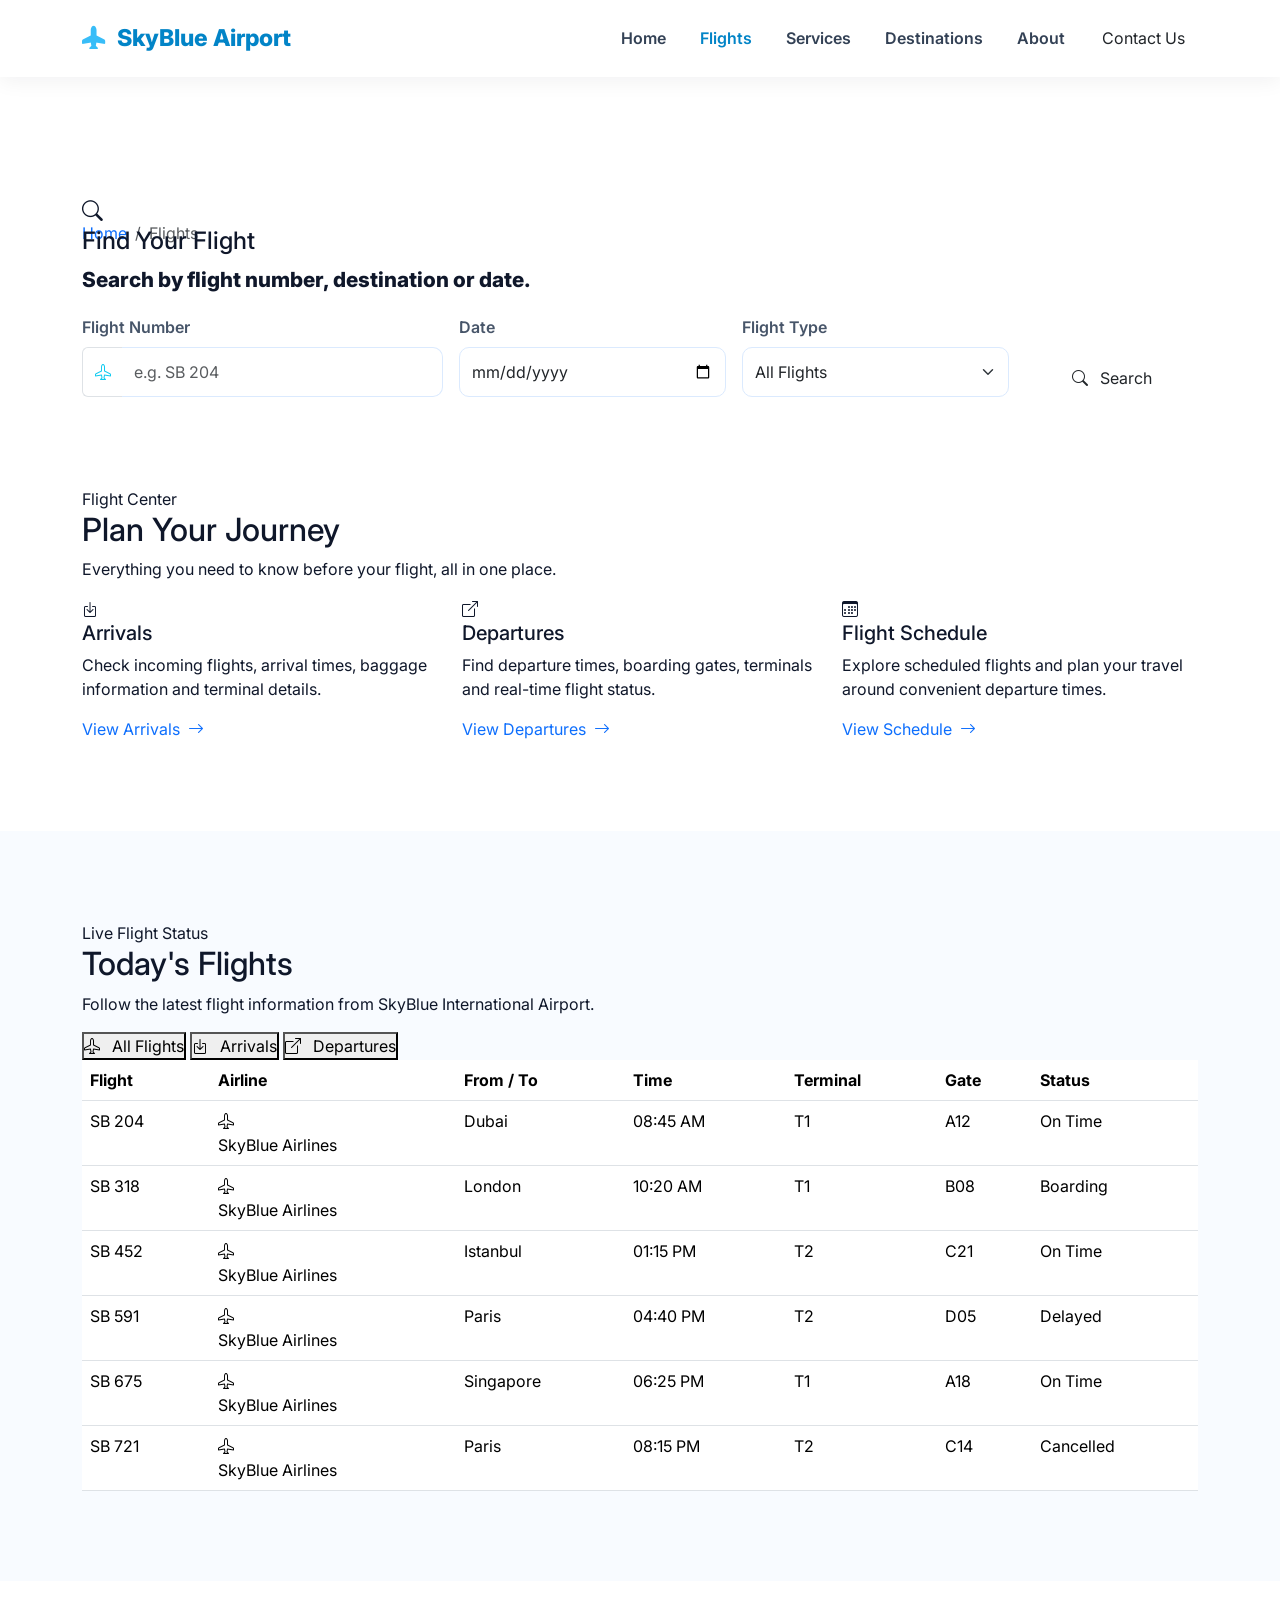
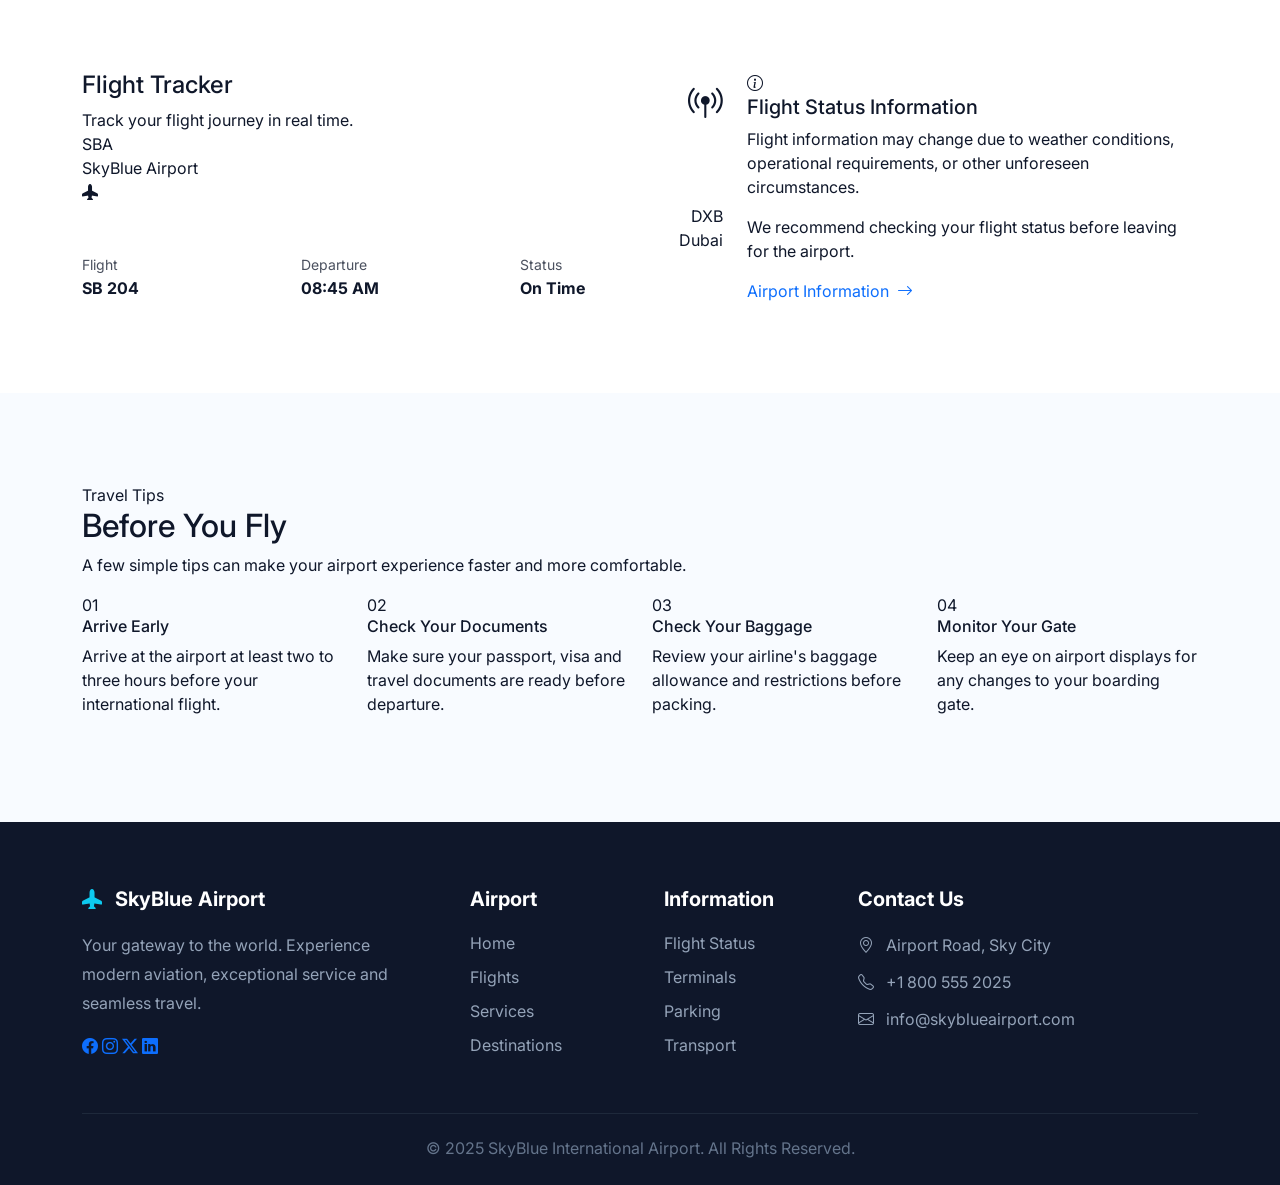
==== commit 8d074f3f: "Update index.html" ====
--- a/index.html
+++ b/index.html
@@ -1,13 +1,11 @@
 <!DOCTYPE html>
 <html lang="en">
+
 <head>
     <meta charset="UTF-8">
     <meta name="viewport" content="width=device-width, initial-scale=1.0">
-
-    <title>SkyBlue Airport – Home</title>
-
-    <!-- Bootstrap 5 -->
-    <link
+    <title>Document</title>
+     <link
         href="https://cdn.jsdelivr.net/npm/bootstrap@5.3.3/dist/css/bootstrap.min.css"
         rel="stylesheet"
     >
@@ -24,921 +22,1272 @@
         rel="stylesheet"
     >
 <link rel="stylesheet" href="style.css">
-    
 </head>
 
 <body>
-
-<!-- =========================
-     NAVBAR
-========================== -->
-
-<nav class="navbar navbar-expand-lg sticky-top">
-    <div class="container">
-
-        <a class="navbar-brand" href="index.html">
-            <i class="bi bi-airplane-fill"></i>
-            SkyBlue Airport
-        </a>
-
-        <button
-            class="navbar-toggler"
-            type="button"
-            data-bs-toggle="collapse"
-            data-bs-target="#mainNavbar"
-        >
-            <span class="navbar-toggler-icon"></span>
-        </button>
-
-        <div class="collapse navbar-collapse" id="mainNavbar">
-
-            <ul class="navbar-nav ms-auto align-items-lg-center">
-
-                <li class="nav-item">
-                    <a class="nav-link active" href="index.html">
-                        Home
-                    </a>
-                </li>
-
-                <li class="nav-item">
-                    <a class="nav-link" href="flight.html">
-                        Flights
-                    </a>
-                </li>
-
-                <li class="nav-item">
-                    <a class="nav-link" href="services.html">
-                        Services
-                    </a>
-                </li>
-
-                <li class="nav-item">
-                    <a class="nav-link" href="destinations.html">
-                        Destinations
-                    </a>
-                </li>
-
-                <li class="nav-item">
-                    <a class="nav-link" href="about.html">
-                        About
-                    </a>
-                </li>
-
-                <li class="nav-item ms-lg-2">
-                    <a class="nav-link nav-contact" href="#contact">
-                        Contact
-                    </a>
-                </li>
-
-            </ul>
+    <!-- =========================================
+         NAVBAR
+    ========================================= -->
+
+    <nav class="navbar navbar-expand-lg">
+
+        <div class="container">
+
+            <a class="navbar-brand" href="index.html">
+
+                <i class="bi bi-airplane-fill"></i>
+
+                SkyBlue Airport
+
+            </a>
+
+
+            <button class="navbar-toggler" type="button" data-bs-toggle="collapse" data-bs-target="#mainNavbar">
+                <span class="navbar-toggler-icon"></span>
+            </button>
+
+
+            <div class="collapse navbar-collapse" id="mainNavbar">
+
+                <ul class="navbar-nav ms-auto align-items-lg-center">
+
+                    <li class="nav-item">
+                        <a class="nav-link" href="index.html">
+                            Home
+                        </a>
+                    </li>
+
+                    <li class="nav-item">
+                        <a class="nav-link active" href="flights.html">
+                            Flights
+                        </a>
+                    </li>
+
+                    <li class="nav-item">
+                        <a class="nav-link" href="services.html">
+                            Services
+                        </a>
+                    </li>
+
+                    <li class="nav-item">
+                        <a class="nav-link" href="destinations.html">
+                            Destinations
+                        </a>
+                    </li>
+
+                    <li class="nav-item">
+                        <a class="nav-link" href="about.html">
+                            About
+                        </a>
+                    </li>
+
+                    <li class="nav-item ms-lg-3">
+                        <a href="about.html#contact" class="btn btn-sky">
+                            Contact Us
+                        </a>
+                    </li>
+
+                </ul>
+
+            </div>
 
         </div>
-    </div>
-</nav>
-
-
-<!-- =========================
-     HERO
-========================== -->
-
-<section class="hero">
-
-    <div class="container">
-
-        <div class="hero-content">
-
-            <span class="hero-badge">
-                <i class="bi bi-stars me-2"></i>
-                Your Journey Starts Here
-            </span>
-
-            <h1>
-                Fly Higher.<br>
-                Travel Smarter.
-            </h1>
-
-            <p>
-                Welcome to SkyBlue International Airport — a modern,
-                comfortable and passenger-focused gateway connecting
-                you to exciting destinations around the world.
-            </p>
-
-            <div>
-                <a href="flights.html" class="btn btn-main">
-                    <i class="bi bi-search me-2"></i>
-                    Check Flights
-                </a>
-
-                <a href="destinations.html" class="btn-outline-light-custom">
-                    Explore Destinations
-                </a>
+
+    </nav>
+
+
+    <!-- =========================================
+         HERO
+    ========================================= -->
+
+    <section class="page-hero">
+
+        <div class="container">
+
+            <div class="hero-content">
+
+                <span class="hero-label">
+
+                    <i class="bi bi-airplane"></i>
+
+                    SkyBlue Flight Information
+
+                </span>
+
+
+                <h1>
+                    Flight Information
+                </h1>
+
+
+                <p>
+                    Stay informed with the latest arrival and departure
+                    information. Search your flight, check its status,
+                    and plan your journey with confidence.
+                </p>
+
+
+                <nav aria-label="breadcrumb">
+
+                    <ol class="breadcrumb">
+
+                        <li class="breadcrumb-item">
+                            <a href="index.html">
+                                Home
+                            </a>
+                        </li>
+
+                        <li class="breadcrumb-item active">
+                            Flights
+                        </li>
+
+                    </ol>
+
+                </nav>
+
             </div>
 
         </div>
 
-    </div>
-
-</section>
-
-
-<!-- =========================
-     FLIGHT SEARCH
-========================== -->
-
-<section class="search-wrapper">
-
-    <div class="container">
-
-        <div class="search-card">
-
-            <div class="search-title">
-                <i class="bi bi-airplane-engines me-2 text-info"></i>
-                Search Your Flight
+    </section>
+
+
+    <!-- =========================================
+         SEARCH FLIGHT
+    ========================================= -->
+
+    <section class="search-wrapper">
+
+        <div class="container">
+
+            <div class="flight-search-card">
+
+                <div class="search-title">
+
+                    <div class="search-title-icon">
+                        <i class="bi bi-search"></i>
+                    </div>
+
+                    <div>
+
+                        <h4>
+                            Find Your Flight
+                        </h4>
+
+                        <p>
+                            Search by flight number, destination or date.
+                        </p>
+
+                    </div>
+
+                </div>
+
+
+                <form>
+
+                    <div class="row g-3">
+
+                        <div class="col-lg-4">
+
+                            <label class="form-label">
+                                Flight Number
+                            </label>
+
+                            <div class="input-group">
+
+                                <span class="input-group-text bg-white border-end-0">
+                                    <i class="bi bi-airplane text-info"></i>
+                                </span>
+
+                                <input type="text" class="form-control border-start-0" placeholder="e.g. SB 204">
+
+                            </div>
+
+                        </div>
+
+
+                        <div class="col-lg-3">
+
+                            <label class="form-label">
+                                Date
+                            </label>
+
+                            <input type="date" class="form-control">
+
+                        </div>
+
+
+                        <div class="col-lg-3">
+
+                            <label class="form-label">
+                                Flight Type
+                            </label>
+
+                            <select class="form-select">
+
+                                <option>
+                                    All Flights
+                                </option>
+
+                                <option>
+                                    Arrivals
+                                </option>
+
+                                <option>
+                                    Departures
+                                </option>
+
+                            </select>
+
+                        </div>
+
+
+                        <div class="col-lg-2 d-flex align-items-end">
+
+                            <button type="submit" class="btn btn-sky w-100">
+
+                                <i class="bi bi-search me-2"></i>
+
+                                Search
+
+                            </button>
+
+                        </div>
+
+                    </div>
+
+                </form>
+
             </div>
 
-            <form action="flights.html">
-
-                <div class="row g-3 align-items-end">
-
-                    <div class="col-lg-3 col-md-6">
-                        <label class="form-label">
-                            From
-                        </label>
-
-                        <input
-                            type="text"
-                            class="form-control"
-                            placeholder="Departure airport"
-                        >
+        </div>
+
+    </section>
+
+
+    <!-- =========================================
+         QUICK INFORMATION
+    ========================================= -->
+
+    <section class="section">
+
+        <div class="container">
+
+            <div class="section-heading">
+
+                <span>
+                    Flight Center
+                </span>
+
+                <h2>
+                    Plan Your Journey
+                </h2>
+
+                <p>
+                    Everything you need to know before your flight,
+                    all in one place.
+                </p>
+
+            </div>
+
+
+            <div class="row g-4">
+
+                <!-- Arrivals -->
+
+                <div class="col-md-6 col-lg-4">
+
+                    <div class="flight-info-card">
+
+                        <div class="flight-info-icon">
+
+                            <i class="bi bi-box-arrow-in-down"></i>
+
+                        </div>
+
+                        <h5>
+                            Arrivals
+                        </h5>
+
+                        <p>
+                            Check incoming flights, arrival times,
+                            baggage information and terminal details.
+                        </p>
+
+                        <a href="#arrivals" class="flight-info-link">
+
+                            View Arrivals
+
+                            <i class="bi bi-arrow-right ms-1"></i>
+
+                        </a>
+
                     </div>
 
-                    <div class="col-lg-3 col-md-6">
-                        <label class="form-label">
-                            To
-                        </label>
-
-                        <input
-                            type="text"
-                            class="form-control"
-                            placeholder="Arrival airport"
-                        >
+                </div>
+
+
+                <!-- Departures -->
+
+                <div class="col-md-6 col-lg-4">
+
+                    <div class="flight-info-card">
+
+                        <div class="flight-info-icon">
+
+                            <i class="bi bi-box-arrow-up-right"></i>
+
+                        </div>
+
+                        <h5>
+                            Departures
+                        </h5>
+
+                        <p>
+                            Find departure times, boarding gates,
+                            terminals and real-time flight status.
+                        </p>
+
+                        <a href="#departures" class="flight-info-link">
+
+                            View Departures
+
+                            <i class="bi bi-arrow-right ms-1"></i>
+
+                        </a>
+
                     </div>
 
-                    <div class="col-lg-2 col-md-6">
-                        <label class="form-label">
-                            Date
-                        </label>
-
-                        <input
-                            type="date"
-                            class="form-control"
-                        >
+                </div>
+
+
+                <!-- Schedule -->
+
+                <div class="col-md-6 col-lg-4">
+
+                    <div class="flight-info-card">
+
+                        <div class="flight-info-icon">
+
+                            <i class="bi bi-calendar3"></i>
+
+                        </div>
+
+                        <h5>
+                            Flight Schedule
+                        </h5>
+
+                        <p>
+                            Explore scheduled flights and plan your
+                            travel around convenient departure times.
+                        </p>
+
+                        <a href="#schedule" class="flight-info-link">
+
+                            View Schedule
+
+                            <i class="bi bi-arrow-right ms-1"></i>
+
+                        </a>
+
                     </div>
 
-                    <div class="col-lg-2 col-md-6">
-                        <label class="form-label">
-                            Flight Type
-                        </label>
-
-                        <select class="form-select">
-                            <option>All Flights</option>
-                            <option>Arrivals</option>
-                            <option>Departures</option>
-                        </select>
+                </div>
+
+            </div>
+
+        </div>
+
+    </section>
+
+
+    <!-- =========================================
+         FLIGHT STATUS
+    ========================================= -->
+
+    <section class="section section-light" id="schedule">
+
+        <div class="container">
+
+            <div class="section-heading">
+
+                <span>
+                    Live Flight Status
+                </span>
+
+                <h2>
+                    Today's Flights
+                </h2>
+
+                <p>
+                    Follow the latest flight information from
+                    SkyBlue International Airport.
+                </p>
+
+            </div>
+
+
+            <!-- Tabs -->
+
+            <div class="flight-tabs">
+
+                <button class="active">
+                    <i class="bi bi-airplane me-2"></i>
+                    All Flights
+                </button>
+
+                <button>
+                    <i class="bi bi-box-arrow-in-down me-2"></i>
+                    Arrivals
+                </button>
+
+                <button>
+                    <i class="bi bi-box-arrow-up-right me-2"></i>
+                    Departures
+                </button>
+
+            </div>
+
+
+            <!-- Table -->
+
+            <div class="table-container">
+
+                <div class="table-responsive">
+
+                    <table class="table flight-table mb-0">
+
+                        <thead>
+
+                            <tr>
+
+                                <th>
+                                    Flight
+                                </th>
+
+                                <th>
+                                    Airline
+                                </th>
+
+                                <th>
+                                    From / To
+                                </th>
+
+                                <th>
+                                    Time
+                                </th>
+
+                                <th>
+                                    Terminal
+                                </th>
+
+                                <th>
+                                    Gate
+                                </th>
+
+                                <th>
+                                    Status
+                                </th>
+
+                            </tr>
+
+                        </thead>
+
+
+                        <tbody>
+
+                            <!-- Flight 1 -->
+
+                            <tr>
+
+                                <td class="flight-number">
+                                    SB 204
+                                </td>
+
+                                <td>
+
+                                    <div class="airline-name">
+
+                                        <div class="airline-icon">
+                                            <i class="bi bi-airplane"></i>
+                                        </div>
+
+                                        SkyBlue Airlines
+
+                                    </div>
+
+                                </td>
+
+                                <td>
+                                    Dubai
+                                </td>
+
+                                <td>
+                                    08:45 AM
+                                </td>
+
+                                <td>
+                                    T1
+                                </td>
+
+                                <td>
+                                    A12
+                                </td>
+
+                                <td>
+
+                                    <span class="status status-on-time">
+                                        On Time
+                                    </span>
+
+                                </td>
+
+                            </tr>
+
+
+                            <!-- Flight 2 -->
+
+                            <tr>
+
+                                <td class="flight-number">
+                                    SB 318
+                                </td>
+
+                                <td>
+
+                                    <div class="airline-name">
+
+                                        <div class="airline-icon">
+                                            <i class="bi bi-airplane"></i>
+                                        </div>
+
+                                        SkyBlue Airlines
+
+                                    </div>
+
+                                </td>
+
+                                <td>
+                                    London
+                                </td>
+
+                                <td>
+                                    10:20 AM
+                                </td>
+
+                                <td>
+                                    T1
+                                </td>
+
+                                <td>
+                                    B08
+                                </td>
+
+                                <td>
+
+                                    <span class="status status-boarding">
+                                        Boarding
+                                    </span>
+
+                                </td>
+
+                            </tr>
+
+
+                            <!-- Flight 3 -->
+
+                            <tr>
+
+                                <td class="flight-number">
+                                    SB 452
+                                </td>
+
+                                <td>
+
+                                    <div class="airline-name">
+
+                                        <div class="airline-icon">
+                                            <i class="bi bi-airplane"></i>
+                                        </div>
+
+                                        SkyBlue Airlines
+
+                                    </div>
+
+                                </td>
+
+                                <td>
+                                    Istanbul
+                                </td>
+
+                                <td>
+                                    01:15 PM
+                                </td>
+
+                                <td>
+                                    T2
+                                </td>
+
+                                <td>
+                                    C21
+                                </td>
+
+                                <td>
+
+                                    <span class="status status-on-time">
+                                        On Time
+                                    </span>
+
+                                </td>
+
+                            </tr>
+
+
+                            <!-- Flight 4 -->
+
+                            <tr>
+
+                                <td class="flight-number">
+                                    SB 591
+                                </td>
+
+                                <td>
+
+                                    <div class="airline-name">
+
+                                        <div class="airline-icon">
+                                            <i class="bi bi-airplane"></i>
+                                        </div>
+
+                                        SkyBlue Airlines
+
+                                    </div>
+
+                                </td>
+
+                                <td>
+                                    Paris
+                                </td>
+
+                                <td>
+                                    04:40 PM
+                                </td>
+
+                                <td>
+                                    T2
+                                </td>
+
+                                <td>
+                                    D05
+                                </td>
+
+                                <td>
+
+                                    <span class="status status-delayed">
+                                        Delayed
+                                    </span>
+
+                                </td>
+
+                            </tr>
+
+
+                            <!-- Flight 5 -->
+
+                            <tr>
+
+                                <td class="flight-number">
+                                    SB 675
+                                </td>
+
+                                <td>
+
+                                    <div class="airline-name">
+
+                                        <div class="airline-icon">
+                                            <i class="bi bi-airplane"></i>
+                                        </div>
+
+                                        SkyBlue Airlines
+
+                                    </div>
+
+                                </td>
+
+                                <td>
+                                    Singapore
+                                </td>
+
+                                <td>
+                                    06:25 PM
+                                </td>
+
+                                <td>
+                                    T1
+                                </td>
+
+                                <td>
+                                    A18
+                                </td>
+
+                                <td>
+
+                                    <span class="status status-on-time">
+                                        On Time
+                                    </span>
+
+                                </td>
+
+                            </tr>
+
+
+                            <!-- Flight 6 -->
+
+                            <tr>
+
+                                <td class="flight-number">
+                                    SB 721
+                                </td>
+
+                                <td>
+
+                                    <div class="airline-name">
+
+                                        <div class="airline-icon">
+                                            <i class="bi bi-airplane"></i>
+                                        </div>
+
+                                        SkyBlue Airlines
+
+                                    </div>
+
+                                </td>
+
+                                <td>
+                                    Paris
+                                </td>
+
+                                <td>
+                                    08:15 PM
+                                </td>
+
+                                <td>
+                                    T2
+                                </td>
+
+                                <td>
+                                    C14
+                                </td>
+
+                                <td>
+
+                                    <span class="status status-cancelled">
+                                        Cancelled
+                                    </span>
+
+                                </td>
+
+                            </tr>
+
+                        </tbody>
+
+                    </table>
+
+                </div>
+
+            </div>
+
+        </div>
+
+    </section>
+
+
+    <!-- =========================================
+         FLIGHT TRACKER
+    ========================================= -->
+
+    <section class="section">
+
+        <div class="container">
+
+            <div class="row align-items-stretch">
+
+                <div class="col-lg-7">
+
+                    <div class="tracker-card">
+
+                        <div class="d-flex justify-content-between align-items-center">
+
+                            <div>
+
+                                <h4>
+                                    Flight Tracker
+                                </h4>
+
+                                <p class="mb-0">
+                                    Track your flight journey
+                                    in real time.
+                                </p>
+
+                            </div>
+
+                            <i class="bi bi-broadcast-pin" style="font-size: 35px;"></i>
+
+                        </div>
+
+
+                        <div class="tracker-route">
+
+                            <div>
+
+                                <div class="airport-code">
+                                    SBA
+                                </div>
+
+                                <div class="airport-city">
+                                    SkyBlue Airport
+                                </div>
+
+                            </div>
+
+
+                            <div class="route-line">
+
+                                <div class="route-plane">
+
+                                    <i class="bi bi-airplane-fill"></i>
+
+                                </div>
+
+                            </div>
+
+
+                            <div class="text-end">
+
+                                <div class="airport-code">
+                                    DXB
+                                </div>
+
+                                <div class="airport-city">
+                                    Dubai
+
+                                </div>
+
+                            </div>
+
+                        </div>
+
+
+                        <div class="row g-3">
+
+                            <div class="col-4">
+
+                                <small class="opacity-75">
+                                    Flight
+                                </small>
+
+                                <div class="fw-bold">
+                                    SB 204
+                                </div>
+
+                            </div>
+
+                            <div class="col-4">
+
+                                <small class="opacity-75">
+                                    Departure
+                                </small>
+
+                                <div class="fw-bold">
+                                    08:45 AM
+                                </div>
+
+                            </div>
+
+                            <div class="col-4">
+
+                                <small class="opacity-75">
+                                    Status
+                                </small>
+
+                                <div class="fw-bold">
+                                    On Time
+                                </div>
+
+                            </div>
+
+                        </div>
+
                     </div>
 
-                    <div class="col-lg-2 col-md-12">
-                        <button class="search-btn" type="submit">
-                            <i class="bi bi-search me-2"></i>
-                            Search
-                        </button>
+                </div>
+
+
+                <div class="col-lg-5">
+
+                    <div class="flight-info-card h-100">
+
+                        <div class="flight-info-icon">
+
+                            <i class="bi bi-info-circle"></i>
+
+                        </div>
+
+                        <h5>
+                            Flight Status Information
+                        </h5>
+
+                        <p>
+                            Flight information may change due to
+                            weather conditions, operational requirements,
+                            or other unforeseen circumstances.
+                        </p>
+
+                        <p>
+                            We recommend checking your flight status
+                            before leaving for the airport.
+                        </p>
+
+                        <a href="#" class="flight-info-link">
+                            Airport Information
+                            <i class="bi bi-arrow-right ms-1"></i>
+                        </a>
+
                     </div>
 
                 </div>
 
-            </form>
+            </div>
 
         </div>
 
-    </div>
-
-</section>
-
-
-<!-- =========================
-     QUICK STATUS
-========================== -->
-
-<section class="section">
-
-    <div class="container">
-
-        <div class="text-center mb-5">
-
-            <div class="small-label">
-                Flight Information
+    </section>
+
+
+    <!-- =========================================
+         TRAVEL TIPS
+    ========================================= -->
+
+    <section class="section section-light">
+
+        <div class="container">
+
+            <div class="section-heading">
+
+                <span>
+                    Travel Tips
+                </span>
+
+                <h2>
+                    Before You Fly
+                </h2>
+
+                <p>
+                    A few simple tips can make your airport experience
+                    faster and more comfortable.
+                </p>
+
             </div>
 
-            <h2 class="section-title">
-                Stay Updated
-            </h2>
-
-            <p class="section-subtitle">
-                Find important flight information quickly and
-                stay informed throughout your journey.
-            </p>
+
+            <div class="row g-4">
+
+                <div class="col-md-6 col-lg-3">
+
+                    <div class="tip-card">
+
+                        <div class="tip-number">
+                            01
+                        </div>
+
+                        <h6>
+                            Arrive Early
+                        </h6>
+
+                        <p>
+                            Arrive at the airport at least two to three
+                            hours before your international flight.
+                        </p>
+
+                    </div>
+
+                </div>
+
+
+                <div class="col-md-6 col-lg-3">
+
+                    <div class="tip-card">
+
+                        <div class="tip-number">
+                            02
+                        </div>
+
+                        <h6>
+                            Check Your Documents
+                        </h6>
+
+                        <p>
+                            Make sure your passport, visa and travel
+                            documents are ready before departure.
+                        </p>
+
+                    </div>
+
+                </div>
+
+
+                <div class="col-md-6 col-lg-3">
+
+                    <div class="tip-card">
+
+                        <div class="tip-number">
+                            03
+                        </div>
+
+                        <h6>
+                            Check Your Baggage
+                        </h6>
+
+                        <p>
+                            Review your airline's baggage allowance
+                            and restrictions before packing.
+                        </p>
+
+                    </div>
+
+                </div>
+
+
+                <div class="col-md-6 col-lg-3">
+
+                    <div class="tip-card">
+
+                        <div class="tip-number">
+                            04
+                        </div>
+
+                        <h6>
+                            Monitor Your Gate
+                        </h6>
+
+                        <p>
+                            Keep an eye on airport displays for any
+                            changes to your boarding gate.
+                        </p>
+
+                    </div>
+
+                </div>
+
+            </div>
 
         </div>
 
-        <div class="row g-4">
-
-            <div class="col-lg-4 col-md-6">
-
-                <div class="status-card">
-
-                    <div class="status-icon">
-                        <i class="bi bi-airplane-arrival"></i>
+    </section>
+
+
+    <!-- =========================================
+         FOOTER
+    ========================================= -->
+
+    <footer>
+
+        <div class="container">
+
+            <div class="row g-5">
+
+                <div class="col-lg-4">
+
+                    <h5>
+
+                        <i class="bi bi-airplane-fill text-info me-2"></i>
+
+                        SkyBlue Airport
+
+                    </h5>
+
+                    <p>
+                        Your gateway to the world. Experience modern
+                        aviation, exceptional service and seamless travel.
+                    </p>
+
+
+                    <div class="social-links">
+
+                        <a href="#">
+                            <i class="bi bi-facebook"></i>
+                        </a>
+
+                        <a href="#">
+                            <i class="bi bi-instagram"></i>
+                        </a>
+
+                        <a href="#">
+                            <i class="bi bi-twitter-x"></i>
+                        </a>
+
+                        <a href="#">
+                            <i class="bi bi-linkedin"></i>
+                        </a>
+
                     </div>
 
-                    <h4>Arrivals</h4>
+                </div>
+
+
+                <div class="col-6 col-lg-2">
+
+                    <h5>
+                        Airport
+                    </h5>
+
+                    <ul class="footer-links">
+
+                        <li>
+                            <a href="index.html">
+                                Home
+                            </a>
+                        </li>
+
+                        <li>
+                            <a href="flights.html">
+                                Flights
+                            </a>
+                        </li>
+
+                        <li>
+                            <a href="services.html">
+                                Services
+                            </a>
+                        </li>
+
+                        <li>
+                            <a href="destinations.html">
+                                Destinations
+                            </a>
+                        </li>
+
+                    </ul>
+
+                </div>
+
+
+                <div class="col-6 col-lg-2">
+
+                    <h5>
+                        Information
+                    </h5>
+
+                    <ul class="footer-links">
+
+                        <li>
+                            <a href="#">
+                                Flight Status
+                            </a>
+                        </li>
+
+                        <li>
+                            <a href="#">
+                                Terminals
+                            </a>
+                        </li>
+
+                        <li>
+                            <a href="#">
+                                Parking
+                            </a>
+                        </li>
+
+                        <li>
+                            <a href="#">
+                                Transport
+                            </a>
+                        </li>
+
+                    </ul>
+
+                </div>
+
+
+                <div class="col-lg-4">
+
+                    <h5>
+                        Contact Us
+                    </h5>
+
+                    <p class="mb-2">
+
+                        <i class="bi bi-geo-alt me-2"></i>
+
+                        Airport Road, Sky City
+
+                    </p>
+
+                    <p class="mb-2">
+
+                        <i class="bi bi-telephone me-2"></i>
+
+                        +1 800 555 2025
+
+                    </p>
 
                     <p>
-                        Check incoming flights, arrival times,
-                        terminals and current flight status.
+
+                        <i class="bi bi-envelope me-2"></i>
+
+                        info@skyblueairport.com
+
                     </p>
 
-                    <a href="flights.html" class="learn-more">
-                        View Arrivals
-                        <i class="bi bi-arrow-right ms-1"></i>
-                    </a>
-
                 </div>
 
             </div>
 
-            <div class="col-lg-4 col-md-6">
-
-                <div class="status-card">
-
-                    <div class="status-icon">
-                        <i class="bi bi-airplane-departure"></i>
-                    </div>
-
-                    <h4>Departures</h4>
-
-                    <p>
-                        Get the latest departure information
-                        and prepare for your next flight.
-                    </p>
-
-                    <a href="flights.html" class="learn-more">
-                        View Departures
-                        <i class="bi bi-arrow-right ms-1"></i>
-                    </a>
-
-                </div>
+
+            <div class="copyright text-center">
+
+                © 2025 SkyBlue International Airport.
+                All Rights Reserved.
 
             </div>
 
-            <div class="col-lg-4 col-md-6">
-
-                <div class="status-card">
-
-                    <div class="status-icon">
-                        <i class="bi bi-clock-history"></i>
-                    </div>
-
-                    <h4>Flight Schedule</h4>
-
-                    <p>
-                        Explore the latest flight schedule and
-                        plan your journey with confidence.
-                    </p>
-
-                    <a href="flights.html" class="learn-more">
-                        View Schedule
-                        <i class="bi bi-arrow-right ms-1"></i>
-                    </a>
-
-                </div>
-
-            </div>
-
         </div>
 
-    </div>
-
-</section>
-
-
-<!-- =========================
-     SERVICES
-========================== -->
-
-<section class="section section-light">
-
-    <div class="container">
-
-        <div class="text-center">
-
-            <div class="small-label">
-                Airport Services
-            </div>
-
-            <h2 class="section-title">
-                Everything You Need
-            </h2>
-
-            <p class="section-subtitle">
-                From comfortable lounges to convenient transportation,
-                we make every part of your airport experience easier.
-            </p>
-
-        </div>
-
-        <div class="row g-4">
-
-            <div class="col-lg-4 col-md-6">
-
-                <div class="service-card">
-
-                    <img
-                        src="https://images.unsplash.com/photo-1542296332-2e4473faf563?auto=format&fit=crop&w=900&q=80"
-                        class="service-img"
-                        alt="Airport lounge"
-                    >
-
-                    <div class="service-content">
-
-                        <h4>
-                            Premium Lounges
-                        </h4>
-
-                        <p>
-                            Relax before your flight in our
-                            comfortable and modern airport lounges.
-                        </p>
-
-                        <a href="services.html" class="learn-more">
-                            Explore Service
-                            <i class="bi bi-arrow-right ms-1"></i>
-                        </a>
-
-                    </div>
-
-                </div>
-
-            </div>
-
-            <div class="col-lg-4 col-md-6">
-
-                <div class="service-card">
-
-                    <img
-                        src="https://images.unsplash.com/photo-1556742049-0cfed4f6a45d?auto=format&fit=crop&w=900&q=80"
-                        class="service-img"
-                        alt="Airport shopping"
-                    >
-
-                    <div class="service-content">
-
-                        <h4>
-                            Shopping & Dining
-                        </h4>
-
-                        <p>
-                            Discover restaurants, cafés, duty-free
-                            stores and local shopping experiences.
-                        </p>
-
-                        <a href="services.html" class="learn-more">
-                            Explore Service
-                            <i class="bi bi-arrow-right ms-1"></i>
-                        </a>
-
-                    </div>
-
-                </div>
-
-            </div>
-
-            <div class="col-lg-4 col-md-6">
-
-                <div class="service-card">
-
-                    <img
-                        src="https://images.unsplash.com/photo-1512453979798-5ea266f8880c?auto=format&fit=crop&w=900&q=80"
-                        class="service-img"
-                        alt="Airport transportation"
-                    >
-
-                    <div class="service-content">
-
-                        <h4>
-                            Ground Transportation
-                        </h4>
-
-                        <p>
-                            Enjoy easy access to taxis, buses,
-                            car rentals and private transportation.
-                        </p>
-
-                        <a href="services.html" class="learn-more">
-                            Explore Service
-                            <i class="bi bi-arrow-right ms-1"></i>
-                        </a>
-
-                    </div>
-
-                </div>
-
-            </div>
-
-        </div>
-
-    </div>
-
-</section>
-
-
-<!-- =========================
-     DESTINATIONS
-========================== -->
-
-<section class="section">
-
-    <div class="container">
-
-        <div class="text-center">
-
-            <div class="small-label">
-                Explore The World
-            </div>
-
-            <h2 class="section-title">
-                Popular Destinations
-            </h2>
-
-            <p class="section-subtitle">
-                Discover some of the most exciting destinations
-                you can reach from SkyBlue Airport.
-            </p>
-
-        </div>
-
-        <div class="row g-4">
-
-            <div class="col-lg-4 col-md-6">
-
-                <a href="destinations.html">
-
-                    <div class="destination-card">
-
-                        <img
-                            src="https://images.unsplash.com/photo-1518684079-3c830dcef090?auto=format&fit=crop&w=900&q=85"
-                            alt="Dubai"
-                        >
-
-                        <div class="destination-overlay">
-
-                            <div>
-                                <h4>Dubai</h4>
-                                <p>
-                                    United Arab Emirates
-                                </p>
-                            </div>
-
-                        </div>
-
-                    </div>
-
-                </a>
-
-            </div>
-
-            <div class="col-lg-4 col-md-6">
-
-                <a href="destinations.html">
-
-                    <div class="destination-card">
-
-                        <img
-                            src="https://images.unsplash.com/photo-1502602898657-3e91760cbb34?auto=format&fit=crop&w=900&q=85"
-                            alt="Paris"
-                        >
-
-                        <div class="destination-overlay">
-
-                            <div>
-                                <h4>Paris</h4>
-                                <p>
-                                    France
-                                </p>
-                            </div>
-
-                        </div>
-
-                    </div>
-
-                </a>
-
-            </div>
-
-            <div class="col-lg-4 col-md-6">
-
-                <a href="destinations.html">
-
-                    <div class="destination-card">
-
-                        <img
-                            src="https://images.unsplash.com/photo-1538970272646-f61fabb3a8a2?auto=format&fit=crop&w=900&q=85"
-                            alt="Istanbul"
-                        >
-
-                        <div class="destination-overlay">
-
-                            <div>
-                                <h4>Istanbul</h4>
-                                <p>
-                                    Türkiye
-                                </p>
-                            </div>
-
-                        </div>
-
-                    </div>
-
-                </a>
-
-            </div>
-
-        </div>
-
-        <div class="text-center mt-5">
-
-            <a href="destinations.html" class="cta-btn">
-                View All Destinations
-                <i class="bi bi-arrow-right ms-2"></i>
-            </a>
-
-        </div>
-
-    </div>
-
-</section>
-
-
-<!-- =========================
-     ABOUT
-========================== -->
-
-<section class="section section-light">
-
-    <div class="container">
-
-        <div class="row align-items-center g-5">
-
-            <div class="col-lg-6">
-
-                <img
-                    src="https://images.unsplash.com/photo-1436491865332-7a61a109cc05?auto=format&fit=crop&w=1100&q=85"
-                    alt="SkyBlue Airport"
-                    class="about-img"
-                >
-
-            </div>
-
-            <div class="col-lg-6">
-
-                <div class="about-content">
-
-                    <div class="small-label">
-                        About SkyBlue
-                    </div>
-
-                    <h2>
-                        A Better Way to Travel
-                    </h2>
-
-                    <p>
-                        SkyBlue International Airport is designed
-                        around the needs of modern travelers. From
-                        the moment you arrive until you board your
-                        flight, our goal is to provide a smooth,
-                        comfortable and memorable airport experience.
-                    </p>
-
-                    <p>
-                        With modern facilities, convenient services
-                        and a passenger-first approach, SkyBlue
-                        connects people and destinations every day.
-                    </p>
-
-                    <ul class="about-list">
-
-                        <li>
-                            <i class="bi bi-check-circle-fill"></i>
-                            Modern passenger facilities
-                        </li>
-
-                        <li>
-                            <i class="bi bi-check-circle-fill"></i>
-                            Comfortable lounges and waiting areas
-                        </li>
-
-                        <li>
-                            <i class="bi bi-check-circle-fill"></i>
-                            Convenient transportation options
-                        </li>
-
-                        <li>
-                            <i class="bi bi-check-circle-fill"></i>
-                            Friendly and professional service
-                        </li>
-
-                    </ul>
-
-                    <a href="about.html" class="cta-btn mt-3">
-                        Learn More About Us
-                        <i class="bi bi-arrow-right ms-2"></i>
-                    </a>
-
-                </div>
-
-            </div>
-
-        </div>
-
-    </div>
-
-</section>
-
-
-<!-- =========================
-     STATISTICS
-========================== -->
-
-<section class="section stats-section">
-
-    <div class="container">
-
-        <div class="row g-4">
-
-            <div class="col-6 col-lg-3">
-
-                <div class="stat-box">
-
-                    <div class="stat-number">
-                        25M+
-                    </div>
-
-                    <div class="stat-label">
-                        Passengers Annually
-                    </div>
-
-                </div>
-
-            </div>
-
-            <div class="col-6 col-lg-3">
-
-                <div class="stat-box">
-
-                    <div class="stat-number">
-                        120+
-                    </div>
-
-                    <div class="stat-label">
-                        Destinations
-                    </div>
-
-                </div>
-
-            </div>
-
-            <div class="col-6 col-lg-3">
-
-                <div class="stat-box">
-
-                    <div class="stat-number">
-                        180K+
-                    </div>
-
-                    <div class="stat-label">
-                        Annual Flights
-                    </div>
-
-                </div>
-
-            </div>
-
-            <div class="col-6 col-lg-3">
-
-                <div class="stat-box">
-
-                    <div class="stat-number">
-                        24/7
-                    </div>
-
-                    <div class="stat-label">
-                        Airport Operations
-                    </div>
-
-                </div>
-
-            </div>
-
-        </div>
-
-    </div>
-
-</section>
-
-
-<!-- =========================
-     CTA
-========================== -->
-
-<section class="section">
-
-    <div class="container">
-
-        <div class="cta">
-
-            <div class="small-label">
-                Ready For Your Journey?
-            </div>
-
-            <h2>
-                Your Next Adventure Starts Here
-            </h2>
-
-            <p>
-                Check your flight, explore our destinations and
-                discover everything SkyBlue Airport has to offer.
-            </p>
-
-            <a href="flights.html" class="cta-btn">
-                Check Flight Information
-                <i class="bi bi-arrow-right ms-2"></i>
-            </a>
-
-        </div>
-
-    </div>
-
-</section>
-
-
-<!-- =========================
-     FOOTER
-========================== -->
-
-<footer id="contact">
-
-    <div class="container">
-
-        <div class="row g-5">
-
-            <div class="col-lg-4">
-
-                <div class="footer-brand">
-                    <i class="bi bi-airplane-fill"></i>
-                    SkyBlue Airport
-                </div>
-
-                <p>
-                    Your modern gateway to the world.
-                    We are committed to making every journey
-                    simple, comfortable and memorable.
-                </p>
-
-                <div class="mt-4">
-
-                    <a href="#" class="social-link">
-                        <i class="bi bi-facebook"></i>
-                    </a>
-
-                    <a href="#" class="social-link">
-                        <i class="bi bi-instagram"></i>
-                    </a>
-
-                    <a href="#" class="social-link">
-                        <i class="bi bi-twitter-x"></i>
-                    </a>
-
-                    <a href="#" class="social-link">
-                        <i class="bi bi-youtube"></i>
-                    </a>
-
-                </div>
-
-            </div>
-
-            <div class="col-6 col-lg-2">
-
-                <h5>Airport</h5>
-
-                <ul>
-                    <li>
-                        <a href="index.html">Home</a>
-                    </li>
-
-                    <li>
-                        <a href="flights.html">Flights</a>
-                    </li>
-
-                    <li>
-                        <a href="services.html">Services</a>
-                    </li>
-
-                    <li>
-                        <a href="destinations.html">
-                            Destinations
-                        </a>
-                    </li>
-                </ul>
-
-            </div>
-
-            <div class="col-6 col-lg-2">
-
-                <h5>Information</h5>
-
-                <ul>
-                    <li>
-                        <a href="about.html">About Us</a>
-                    </li>
-
-                    <li>
-                        <a href="flights.html">
-                            Flight Status
-                        </a>
-                    </li>
-
-                    <li>
-                        <a href="services.html">
-                            Airport Guide
-                        </a>
-                    </li>
-
-                    <li>
-                        <a href="#contact">
-                            Contact
-                        </a>
-                    </li>
-                </ul>
-
-            </div>
-
-            <div class="col-lg-4">
-
-                <h5>Contact Us</h5>
-
-                <ul>
-
-                    <li>
-                        <i class="bi bi-geo-alt me-2"></i>
-                        SkyBlue International Airport
-                    </li>
-
-                    <li>
-                        <i class="bi bi-telephone me-2"></i>
-                        +1 800 555 2025
-                    </li>
-
-                    <li>
-                        <i class="bi bi-envelope me-2"></i>
-                        info@skyblueairport.com
-                    </li>
-
-                    <li>
-                        <i class="bi bi-clock me-2"></i>
-                        Open 24 Hours
-                    </li>
-
-                </ul>
-
-            </div>
-
-        </div>
-
-        <div class="copyright">
-
-            © 2025 SkyBlue International Airport.
-            All Rights Reserved.
-
-        </div>
-
-    </div>
-
-</footer>
-
-
-<!-- Bootstrap JS -->
-<script
-    src="https://cdn.jsdelivr.net/npm/bootstrap@5.3.3/dist/js/bootstrap.bundle.min.js">
-</script>
+    </footer>
+
+
+    <!-- =========================================
+         BOOTSTRAP JS
+    ========================================= -->
+
+    <script src="https://cdn.jsdelivr.net/npm/bootstrap@5.3.3/dist/js/bootstrap.bundle.min.js">
+    </script>
+
+
+    <!-- =========================================
+         SIMPLE FLIGHT TAB SCRIPT
+    ========================================= -->
+
+    <script>
+
+        const flightTabs = document.querySelectorAll(".flight-tabs button");
+
+        flightTabs.forEach(tab => {
+
+            tab.addEventListener("click", function () {
+
+                flightTabs.forEach(item => {
+                    item.classList.remove("active");
+                });
+
+                this.classList.add("active");
+
+            });
+
+        });
+
+    </script>
 
 </body>
-</html>+
+</html>
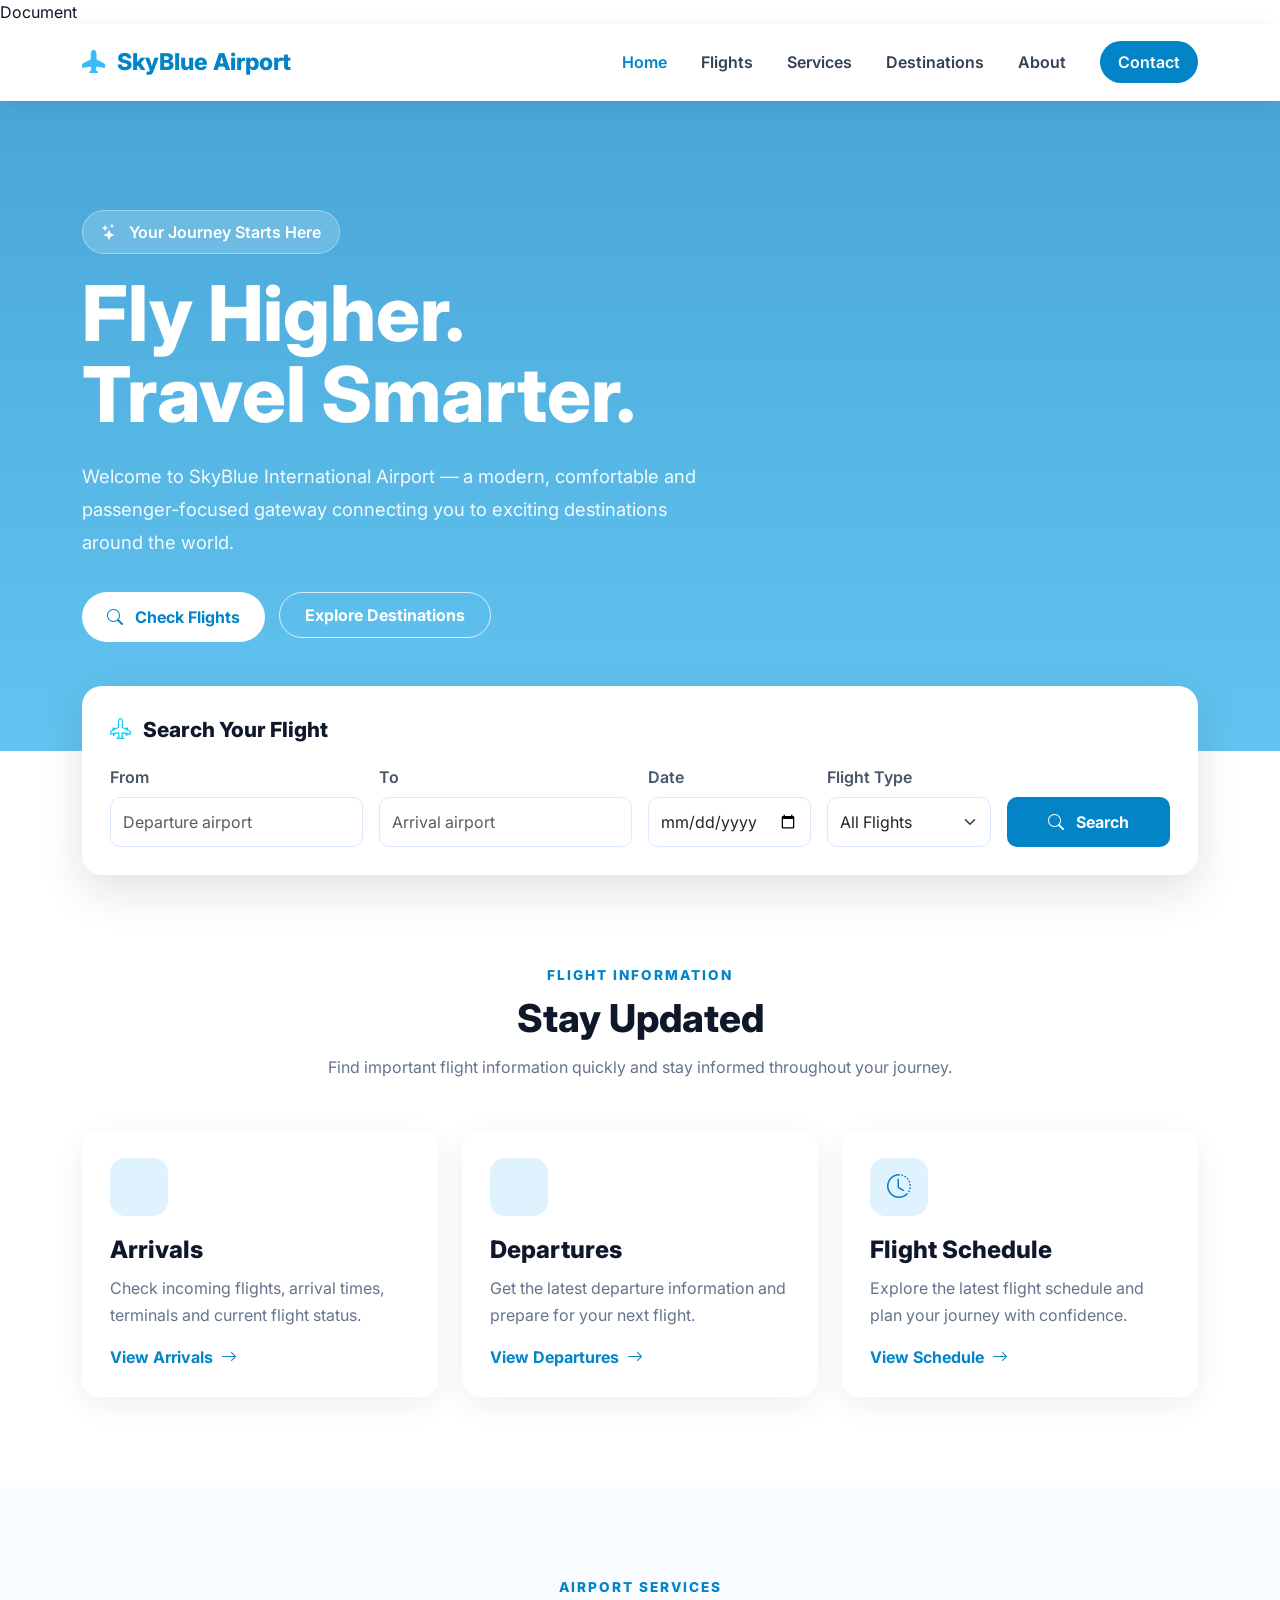
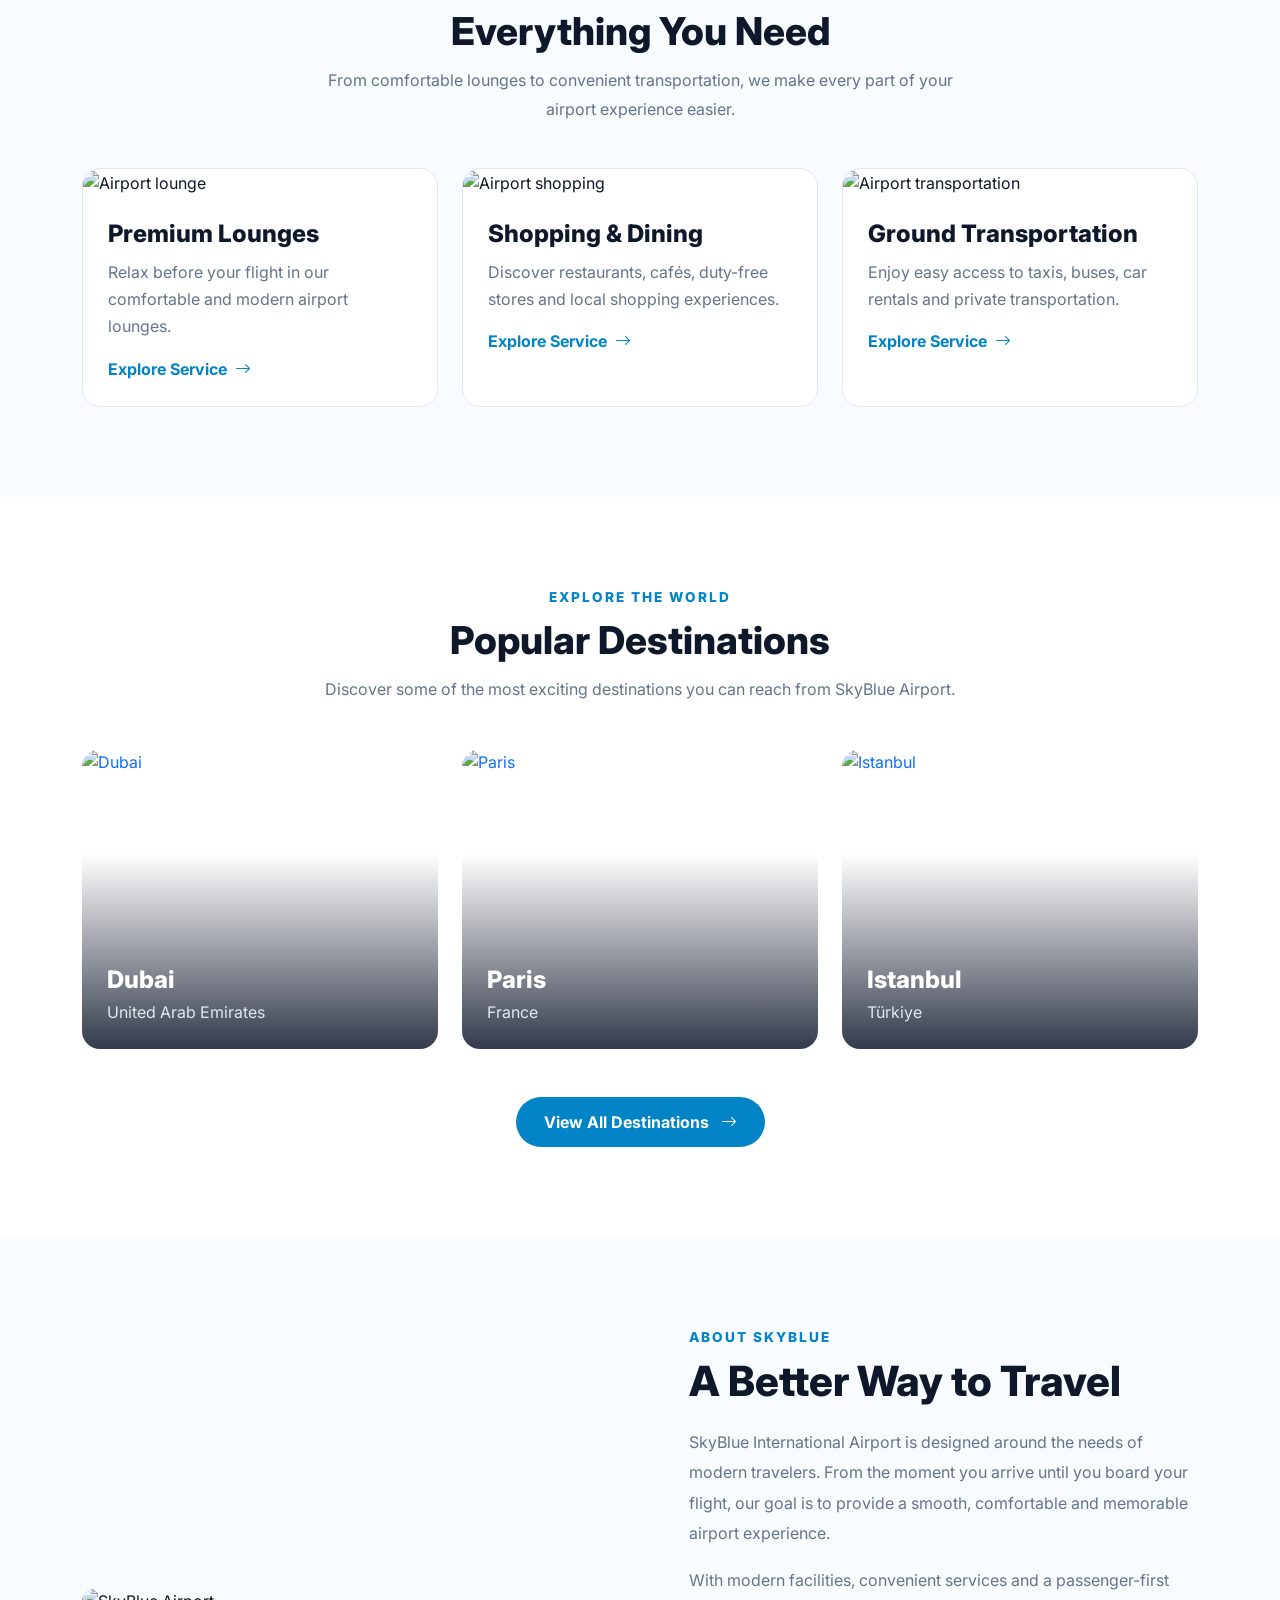
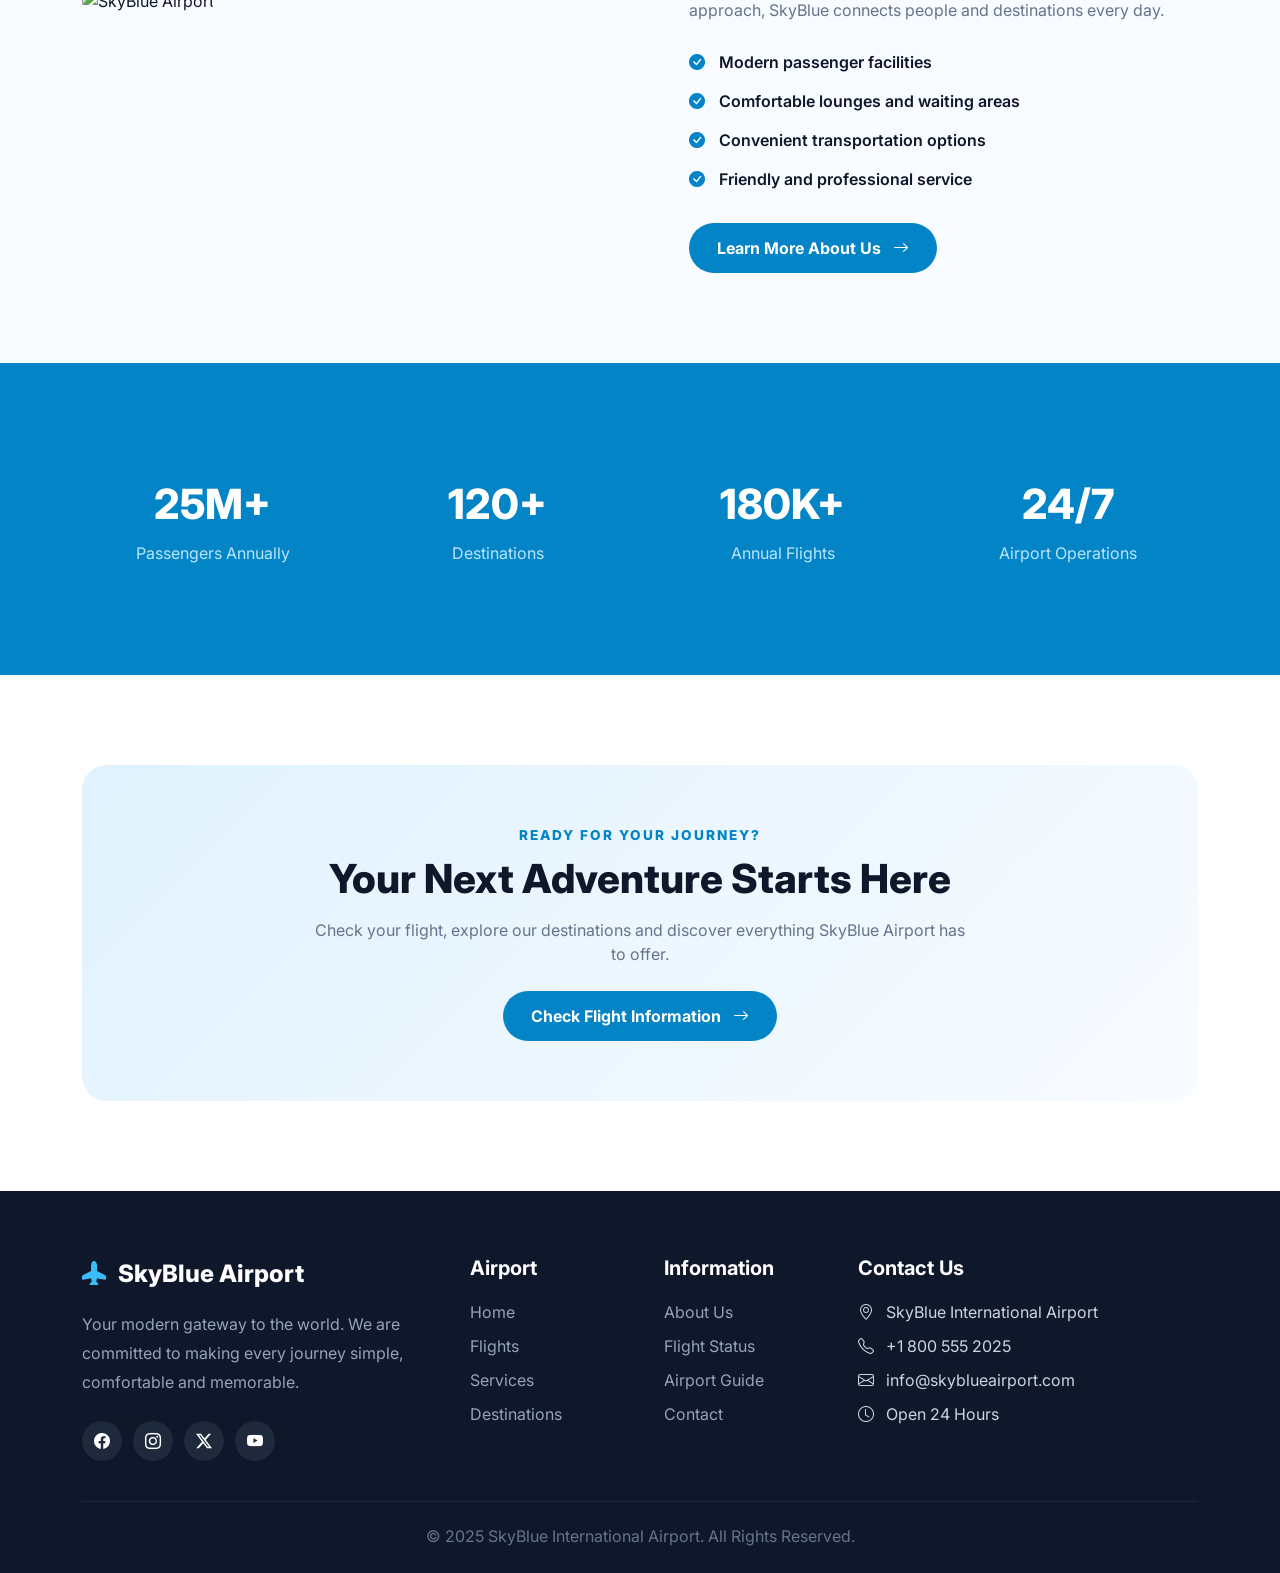
==== commit f310e1b5: "Merge branch 'main' into destination" ====
--- a/index.html
+++ b/index.html
@@ -1,9 +1,13 @@
 <!DOCTYPE html>
 <html lang="en">
-
 <head>
     <meta charset="UTF-8">
     <meta name="viewport" content="width=device-width, initial-scale=1.0">
+
+    <title>SkyBlue Airport – Home</title>
+
+    <!-- Bootstrap 5 -->
+    <link
     <title>Document</title>
      <link
         href="https://cdn.jsdelivr.net/npm/bootstrap@5.3.3/dist/css/bootstrap.min.css"
@@ -22,1272 +26,924 @@
         rel="stylesheet"
     >
 <link rel="stylesheet" href="style.css">
+    
 </head>
 
 <body>
-    <!-- =========================================
-         NAVBAR
-    ========================================= -->
-
-    <nav class="navbar navbar-expand-lg">
-
-        <div class="container">
-
-            <a class="navbar-brand" href="index.html">
-
-                <i class="bi bi-airplane-fill"></i>
-
-                SkyBlue Airport
-
+
+<!-- =========================
+     NAVBAR
+========================== -->
+
+<nav class="navbar navbar-expand-lg sticky-top">
+    <div class="container">
+
+        <a class="navbar-brand" href="index.html">
+            <i class="bi bi-airplane-fill"></i>
+            SkyBlue Airport
+        </a>
+
+        <button
+            class="navbar-toggler"
+            type="button"
+            data-bs-toggle="collapse"
+            data-bs-target="#mainNavbar"
+        >
+            <span class="navbar-toggler-icon"></span>
+        </button>
+
+        <div class="collapse navbar-collapse" id="mainNavbar">
+
+            <ul class="navbar-nav ms-auto align-items-lg-center">
+
+                <li class="nav-item">
+                    <a class="nav-link active" href="index.html">
+                        Home
+                    </a>
+                </li>
+
+                <li class="nav-item">
+                    <a class="nav-link" href="flight.html">
+                        Flights
+                    </a>
+                </li>
+
+                <li class="nav-item">
+                    <a class="nav-link" href="services.html">
+                        Services
+                    </a>
+                </li>
+
+                <li class="nav-item">
+                    <a class="nav-link" href="destinations.html">
+                        Destinations
+                    </a>
+                </li>
+
+                <li class="nav-item">
+                    <a class="nav-link" href="about.html">
+                        About
+                    </a>
+                </li>
+
+                <li class="nav-item ms-lg-2">
+                    <a class="nav-link nav-contact" href="#contact">
+                        Contact
+                    </a>
+                </li>
+
+            </ul>
+
+        </div>
+    </div>
+</nav>
+
+
+<!-- =========================
+     HERO
+========================== -->
+
+<section class="hero">
+
+    <div class="container">
+
+        <div class="hero-content">
+
+            <span class="hero-badge">
+                <i class="bi bi-stars me-2"></i>
+                Your Journey Starts Here
+            </span>
+
+            <h1>
+                Fly Higher.<br>
+                Travel Smarter.
+            </h1>
+
+            <p>
+                Welcome to SkyBlue International Airport — a modern,
+                comfortable and passenger-focused gateway connecting
+                you to exciting destinations around the world.
+            </p>
+
+            <div>
+                <a href="flights.html" class="btn btn-main">
+                    <i class="bi bi-search me-2"></i>
+                    Check Flights
+                </a>
+
+                <a href="destinations.html" class="btn-outline-light-custom">
+                    Explore Destinations
+                </a>
+            </div>
+
+        </div>
+
+    </div>
+
+</section>
+
+
+<!-- =========================
+     FLIGHT SEARCH
+========================== -->
+
+<section class="search-wrapper">
+
+    <div class="container">
+
+        <div class="search-card">
+
+            <div class="search-title">
+                <i class="bi bi-airplane-engines me-2 text-info"></i>
+                Search Your Flight
+            </div>
+
+            <form action="flights.html">
+
+                <div class="row g-3 align-items-end">
+
+                    <div class="col-lg-3 col-md-6">
+                        <label class="form-label">
+                            From
+                        </label>
+
+                        <input
+                            type="text"
+                            class="form-control"
+                            placeholder="Departure airport"
+                        >
+                    </div>
+
+                    <div class="col-lg-3 col-md-6">
+                        <label class="form-label">
+                            To
+                        </label>
+
+                        <input
+                            type="text"
+                            class="form-control"
+                            placeholder="Arrival airport"
+                        >
+                    </div>
+
+                    <div class="col-lg-2 col-md-6">
+                        <label class="form-label">
+                            Date
+                        </label>
+
+                        <input
+                            type="date"
+                            class="form-control"
+                        >
+                    </div>
+
+                    <div class="col-lg-2 col-md-6">
+                        <label class="form-label">
+                            Flight Type
+                        </label>
+
+                        <select class="form-select">
+                            <option>All Flights</option>
+                            <option>Arrivals</option>
+                            <option>Departures</option>
+                        </select>
+                    </div>
+
+                    <div class="col-lg-2 col-md-12">
+                        <button class="search-btn" type="submit">
+                            <i class="bi bi-search me-2"></i>
+                            Search
+                        </button>
+                    </div>
+
+                </div>
+
+            </form>
+
+        </div>
+
+    </div>
+
+</section>
+
+
+<!-- =========================
+     QUICK STATUS
+========================== -->
+
+<section class="section">
+
+    <div class="container">
+
+        <div class="text-center mb-5">
+
+            <div class="small-label">
+                Flight Information
+            </div>
+
+            <h2 class="section-title">
+                Stay Updated
+            </h2>
+
+            <p class="section-subtitle">
+                Find important flight information quickly and
+                stay informed throughout your journey.
+            </p>
+
+        </div>
+
+        <div class="row g-4">
+
+            <div class="col-lg-4 col-md-6">
+
+                <div class="status-card">
+
+                    <div class="status-icon">
+                        <i class="bi bi-airplane-arrival"></i>
+                    </div>
+
+                    <h4>Arrivals</h4>
+
+                    <p>
+                        Check incoming flights, arrival times,
+                        terminals and current flight status.
+                    </p>
+
+                    <a href="flights.html" class="learn-more">
+                        View Arrivals
+                        <i class="bi bi-arrow-right ms-1"></i>
+                    </a>
+
+                </div>
+
+            </div>
+
+            <div class="col-lg-4 col-md-6">
+
+                <div class="status-card">
+
+                    <div class="status-icon">
+                        <i class="bi bi-airplane-departure"></i>
+                    </div>
+
+                    <h4>Departures</h4>
+
+                    <p>
+                        Get the latest departure information
+                        and prepare for your next flight.
+                    </p>
+
+                    <a href="flights.html" class="learn-more">
+                        View Departures
+                        <i class="bi bi-arrow-right ms-1"></i>
+                    </a>
+
+                </div>
+
+            </div>
+
+            <div class="col-lg-4 col-md-6">
+
+                <div class="status-card">
+
+                    <div class="status-icon">
+                        <i class="bi bi-clock-history"></i>
+                    </div>
+
+                    <h4>Flight Schedule</h4>
+
+                    <p>
+                        Explore the latest flight schedule and
+                        plan your journey with confidence.
+                    </p>
+
+                    <a href="flights.html" class="learn-more">
+                        View Schedule
+                        <i class="bi bi-arrow-right ms-1"></i>
+                    </a>
+
+                </div>
+
+            </div>
+
+        </div>
+
+    </div>
+
+</section>
+
+
+<!-- =========================
+     SERVICES
+========================== -->
+
+<section class="section section-light">
+
+    <div class="container">
+
+        <div class="text-center">
+
+            <div class="small-label">
+                Airport Services
+            </div>
+
+            <h2 class="section-title">
+                Everything You Need
+            </h2>
+
+            <p class="section-subtitle">
+                From comfortable lounges to convenient transportation,
+                we make every part of your airport experience easier.
+            </p>
+
+        </div>
+
+        <div class="row g-4">
+
+            <div class="col-lg-4 col-md-6">
+
+                <div class="service-card">
+
+                    <img
+                        src="https://images.unsplash.com/photo-1542296332-2e4473faf563?auto=format&fit=crop&w=900&q=80"
+                        class="service-img"
+                        alt="Airport lounge"
+                    >
+
+                    <div class="service-content">
+
+                        <h4>
+                            Premium Lounges
+                        </h4>
+
+                        <p>
+                            Relax before your flight in our
+                            comfortable and modern airport lounges.
+                        </p>
+
+                        <a href="services.html" class="learn-more">
+                            Explore Service
+                            <i class="bi bi-arrow-right ms-1"></i>
+                        </a>
+
+                    </div>
+
+                </div>
+
+            </div>
+
+            <div class="col-lg-4 col-md-6">
+
+                <div class="service-card">
+
+                    <img
+                        src="https://images.unsplash.com/photo-1556742049-0cfed4f6a45d?auto=format&fit=crop&w=900&q=80"
+                        class="service-img"
+                        alt="Airport shopping"
+                    >
+
+                    <div class="service-content">
+
+                        <h4>
+                            Shopping & Dining
+                        </h4>
+
+                        <p>
+                            Discover restaurants, cafés, duty-free
+                            stores and local shopping experiences.
+                        </p>
+
+                        <a href="services.html" class="learn-more">
+                            Explore Service
+                            <i class="bi bi-arrow-right ms-1"></i>
+                        </a>
+
+                    </div>
+
+                </div>
+
+            </div>
+
+            <div class="col-lg-4 col-md-6">
+
+                <div class="service-card">
+
+                    <img
+                        src="https://images.unsplash.com/photo-1512453979798-5ea266f8880c?auto=format&fit=crop&w=900&q=80"
+                        class="service-img"
+                        alt="Airport transportation"
+                    >
+
+                    <div class="service-content">
+
+                        <h4>
+                            Ground Transportation
+                        </h4>
+
+                        <p>
+                            Enjoy easy access to taxis, buses,
+                            car rentals and private transportation.
+                        </p>
+
+                        <a href="services.html" class="learn-more">
+                            Explore Service
+                            <i class="bi bi-arrow-right ms-1"></i>
+                        </a>
+
+                    </div>
+
+                </div>
+
+            </div>
+
+        </div>
+
+    </div>
+
+</section>
+
+
+<!-- =========================
+     DESTINATIONS
+========================== -->
+
+<section class="section">
+
+    <div class="container">
+
+        <div class="text-center">
+
+            <div class="small-label">
+                Explore The World
+            </div>
+
+            <h2 class="section-title">
+                Popular Destinations
+            </h2>
+
+            <p class="section-subtitle">
+                Discover some of the most exciting destinations
+                you can reach from SkyBlue Airport.
+            </p>
+
+        </div>
+
+        <div class="row g-4">
+
+            <div class="col-lg-4 col-md-6">
+
+                <a href="destinations.html">
+
+                    <div class="destination-card">
+
+                        <img
+                            src="https://images.unsplash.com/photo-1518684079-3c830dcef090?auto=format&fit=crop&w=900&q=85"
+                            alt="Dubai"
+                        >
+
+                        <div class="destination-overlay">
+
+                            <div>
+                                <h4>Dubai</h4>
+                                <p>
+                                    United Arab Emirates
+                                </p>
+                            </div>
+
+                        </div>
+
+                    </div>
+
+                </a>
+
+            </div>
+
+            <div class="col-lg-4 col-md-6">
+
+                <a href="destinations.html">
+
+                    <div class="destination-card">
+
+                        <img
+                            src="https://images.unsplash.com/photo-1502602898657-3e91760cbb34?auto=format&fit=crop&w=900&q=85"
+                            alt="Paris"
+                        >
+
+                        <div class="destination-overlay">
+
+                            <div>
+                                <h4>Paris</h4>
+                                <p>
+                                    France
+                                </p>
+                            </div>
+
+                        </div>
+
+                    </div>
+
+                </a>
+
+            </div>
+
+            <div class="col-lg-4 col-md-6">
+
+                <a href="destinations.html">
+
+                    <div class="destination-card">
+
+                        <img
+                            src="https://images.unsplash.com/photo-1538970272646-f61fabb3a8a2?auto=format&fit=crop&w=900&q=85"
+                            alt="Istanbul"
+                        >
+
+                        <div class="destination-overlay">
+
+                            <div>
+                                <h4>Istanbul</h4>
+                                <p>
+                                    Türkiye
+                                </p>
+                            </div>
+
+                        </div>
+
+                    </div>
+
+                </a>
+
+            </div>
+
+        </div>
+
+        <div class="text-center mt-5">
+
+            <a href="destinations.html" class="cta-btn">
+                View All Destinations
+                <i class="bi bi-arrow-right ms-2"></i>
             </a>
 
-
-            <button class="navbar-toggler" type="button" data-bs-toggle="collapse" data-bs-target="#mainNavbar">
-                <span class="navbar-toggler-icon"></span>
-            </button>
-
-
-            <div class="collapse navbar-collapse" id="mainNavbar">
-
-                <ul class="navbar-nav ms-auto align-items-lg-center">
-
-                    <li class="nav-item">
-                        <a class="nav-link" href="index.html">
-                            Home
-                        </a>
-                    </li>
-
-                    <li class="nav-item">
-                        <a class="nav-link active" href="flights.html">
-                            Flights
-                        </a>
-                    </li>
-
-                    <li class="nav-item">
-                        <a class="nav-link" href="services.html">
-                            Services
-                        </a>
-                    </li>
-
-                    <li class="nav-item">
-                        <a class="nav-link" href="destinations.html">
+        </div>
+
+    </div>
+
+</section>
+
+
+<!-- =========================
+     ABOUT
+========================== -->
+
+<section class="section section-light">
+
+    <div class="container">
+
+        <div class="row align-items-center g-5">
+
+            <div class="col-lg-6">
+
+                <img
+                    src="https://images.unsplash.com/photo-1436491865332-7a61a109cc05?auto=format&fit=crop&w=1100&q=85"
+                    alt="SkyBlue Airport"
+                    class="about-img"
+                >
+
+            </div>
+
+            <div class="col-lg-6">
+
+                <div class="about-content">
+
+                    <div class="small-label">
+                        About SkyBlue
+                    </div>
+
+                    <h2>
+                        A Better Way to Travel
+                    </h2>
+
+                    <p>
+                        SkyBlue International Airport is designed
+                        around the needs of modern travelers. From
+                        the moment you arrive until you board your
+                        flight, our goal is to provide a smooth,
+                        comfortable and memorable airport experience.
+                    </p>
+
+                    <p>
+                        With modern facilities, convenient services
+                        and a passenger-first approach, SkyBlue
+                        connects people and destinations every day.
+                    </p>
+
+                    <ul class="about-list">
+
+                        <li>
+                            <i class="bi bi-check-circle-fill"></i>
+                            Modern passenger facilities
+                        </li>
+
+                        <li>
+                            <i class="bi bi-check-circle-fill"></i>
+                            Comfortable lounges and waiting areas
+                        </li>
+
+                        <li>
+                            <i class="bi bi-check-circle-fill"></i>
+                            Convenient transportation options
+                        </li>
+
+                        <li>
+                            <i class="bi bi-check-circle-fill"></i>
+                            Friendly and professional service
+                        </li>
+
+                    </ul>
+
+                    <a href="about.html" class="cta-btn mt-3">
+                        Learn More About Us
+                        <i class="bi bi-arrow-right ms-2"></i>
+                    </a>
+
+                </div>
+
+            </div>
+
+        </div>
+
+    </div>
+
+</section>
+
+
+<!-- =========================
+     STATISTICS
+========================== -->
+
+<section class="section stats-section">
+
+    <div class="container">
+
+        <div class="row g-4">
+
+            <div class="col-6 col-lg-3">
+
+                <div class="stat-box">
+
+                    <div class="stat-number">
+                        25M+
+                    </div>
+
+                    <div class="stat-label">
+                        Passengers Annually
+                    </div>
+
+                </div>
+
+            </div>
+
+            <div class="col-6 col-lg-3">
+
+                <div class="stat-box">
+
+                    <div class="stat-number">
+                        120+
+                    </div>
+
+                    <div class="stat-label">
+                        Destinations
+                    </div>
+
+                </div>
+
+            </div>
+
+            <div class="col-6 col-lg-3">
+
+                <div class="stat-box">
+
+                    <div class="stat-number">
+                        180K+
+                    </div>
+
+                    <div class="stat-label">
+                        Annual Flights
+                    </div>
+
+                </div>
+
+            </div>
+
+            <div class="col-6 col-lg-3">
+
+                <div class="stat-box">
+
+                    <div class="stat-number">
+                        24/7
+                    </div>
+
+                    <div class="stat-label">
+                        Airport Operations
+                    </div>
+
+                </div>
+
+            </div>
+
+        </div>
+
+    </div>
+
+</section>
+
+
+<!-- =========================
+     CTA
+========================== -->
+
+<section class="section">
+
+    <div class="container">
+
+        <div class="cta">
+
+            <div class="small-label">
+                Ready For Your Journey?
+            </div>
+
+            <h2>
+                Your Next Adventure Starts Here
+            </h2>
+
+            <p>
+                Check your flight, explore our destinations and
+                discover everything SkyBlue Airport has to offer.
+            </p>
+
+            <a href="flights.html" class="cta-btn">
+                Check Flight Information
+                <i class="bi bi-arrow-right ms-2"></i>
+            </a>
+
+        </div>
+
+    </div>
+
+</section>
+
+
+<!-- =========================
+     FOOTER
+========================== -->
+
+<footer id="contact">
+
+    <div class="container">
+
+        <div class="row g-5">
+
+            <div class="col-lg-4">
+
+                <div class="footer-brand">
+                    <i class="bi bi-airplane-fill"></i>
+                    SkyBlue Airport
+                </div>
+
+                <p>
+                    Your modern gateway to the world.
+                    We are committed to making every journey
+                    simple, comfortable and memorable.
+                </p>
+
+                <div class="mt-4">
+
+                    <a href="#" class="social-link">
+                        <i class="bi bi-facebook"></i>
+                    </a>
+
+                    <a href="#" class="social-link">
+                        <i class="bi bi-instagram"></i>
+                    </a>
+
+                    <a href="#" class="social-link">
+                        <i class="bi bi-twitter-x"></i>
+                    </a>
+
+                    <a href="#" class="social-link">
+                        <i class="bi bi-youtube"></i>
+                    </a>
+
+                </div>
+
+            </div>
+
+            <div class="col-6 col-lg-2">
+
+                <h5>Airport</h5>
+
+                <ul>
+                    <li>
+                        <a href="index.html">Home</a>
+                    </li>
+
+                    <li>
+                        <a href="flights.html">Flights</a>
+                    </li>
+
+                    <li>
+                        <a href="services.html">Services</a>
+                    </li>
+
+                    <li>
+                        <a href="destinations.html">
                             Destinations
                         </a>
                     </li>
-
-                    <li class="nav-item">
-                        <a class="nav-link" href="about.html">
-                            About
+                </ul>
+
+            </div>
+
+            <div class="col-6 col-lg-2">
+
+                <h5>Information</h5>
+
+                <ul>
+                    <li>
+                        <a href="about.html">About Us</a>
+                    </li>
+
+                    <li>
+                        <a href="flights.html">
+                            Flight Status
                         </a>
                     </li>
 
-                    <li class="nav-item ms-lg-3">
-                        <a href="about.html#contact" class="btn btn-sky">
-                            Contact Us
+                    <li>
+                        <a href="services.html">
+                            Airport Guide
                         </a>
                     </li>
 
+                    <li>
+                        <a href="#contact">
+                            Contact
+                        </a>
+                    </li>
                 </ul>
 
             </div>
 
-        </div>
-
-    </nav>
-
-
-    <!-- =========================================
-         HERO
-    ========================================= -->
-
-    <section class="page-hero">
-
-        <div class="container">
-
-            <div class="hero-content">
-
-                <span class="hero-label">
-
-                    <i class="bi bi-airplane"></i>
-
-                    SkyBlue Flight Information
-
-                </span>
-
-
-                <h1>
-                    Flight Information
-                </h1>
-
-
-                <p>
-                    Stay informed with the latest arrival and departure
-                    information. Search your flight, check its status,
-                    and plan your journey with confidence.
-                </p>
-
-
-                <nav aria-label="breadcrumb">
-
-                    <ol class="breadcrumb">
-
-                        <li class="breadcrumb-item">
-                            <a href="index.html">
-                                Home
-                            </a>
-                        </li>
-
-                        <li class="breadcrumb-item active">
-                            Flights
-                        </li>
-
-                    </ol>
-
-                </nav>
-
-            </div>
-
-        </div>
-
-    </section>
-
-
-    <!-- =========================================
-         SEARCH FLIGHT
-    ========================================= -->
-
-    <section class="search-wrapper">
-
-        <div class="container">
-
-            <div class="flight-search-card">
-
-                <div class="search-title">
-
-                    <div class="search-title-icon">
-                        <i class="bi bi-search"></i>
-                    </div>
-
-                    <div>
-
-                        <h4>
-                            Find Your Flight
-                        </h4>
-
-                        <p>
-                            Search by flight number, destination or date.
-                        </p>
-
-                    </div>
-
-                </div>
-
-
-                <form>
-
-                    <div class="row g-3">
-
-                        <div class="col-lg-4">
-
-                            <label class="form-label">
-                                Flight Number
-                            </label>
-
-                            <div class="input-group">
-
-                                <span class="input-group-text bg-white border-end-0">
-                                    <i class="bi bi-airplane text-info"></i>
-                                </span>
-
-                                <input type="text" class="form-control border-start-0" placeholder="e.g. SB 204">
-
-                            </div>
-
-                        </div>
-
-
-                        <div class="col-lg-3">
-
-                            <label class="form-label">
-                                Date
-                            </label>
-
-                            <input type="date" class="form-control">
-
-                        </div>
-
-
-                        <div class="col-lg-3">
-
-                            <label class="form-label">
-                                Flight Type
-                            </label>
-
-                            <select class="form-select">
-
-                                <option>
-                                    All Flights
-                                </option>
-
-                                <option>
-                                    Arrivals
-                                </option>
-
-                                <option>
-                                    Departures
-                                </option>
-
-                            </select>
-
-                        </div>
-
-
-                        <div class="col-lg-2 d-flex align-items-end">
-
-                            <button type="submit" class="btn btn-sky w-100">
-
-                                <i class="bi bi-search me-2"></i>
-
-                                Search
-
-                            </button>
-
-                        </div>
-
-                    </div>
-
-                </form>
-
-            </div>
-
-        </div>
-
-    </section>
-
-
-    <!-- =========================================
-         QUICK INFORMATION
-    ========================================= -->
-
-    <section class="section">
-
-        <div class="container">
-
-            <div class="section-heading">
-
-                <span>
-                    Flight Center
-                </span>
-
-                <h2>
-                    Plan Your Journey
-                </h2>
-
-                <p>
-                    Everything you need to know before your flight,
-                    all in one place.
-                </p>
-
-            </div>
-
-
-            <div class="row g-4">
-
-                <!-- Arrivals -->
-
-                <div class="col-md-6 col-lg-4">
-
-                    <div class="flight-info-card">
-
-                        <div class="flight-info-icon">
-
-                            <i class="bi bi-box-arrow-in-down"></i>
-
-                        </div>
-
-                        <h5>
-                            Arrivals
-                        </h5>
-
-                        <p>
-                            Check incoming flights, arrival times,
-                            baggage information and terminal details.
-                        </p>
-
-                        <a href="#arrivals" class="flight-info-link">
-
-                            View Arrivals
-
-                            <i class="bi bi-arrow-right ms-1"></i>
-
-                        </a>
-
-                    </div>
-
-                </div>
-
-
-                <!-- Departures -->
-
-                <div class="col-md-6 col-lg-4">
-
-                    <div class="flight-info-card">
-
-                        <div class="flight-info-icon">
-
-                            <i class="bi bi-box-arrow-up-right"></i>
-
-                        </div>
-
-                        <h5>
-                            Departures
-                        </h5>
-
-                        <p>
-                            Find departure times, boarding gates,
-                            terminals and real-time flight status.
-                        </p>
-
-                        <a href="#departures" class="flight-info-link">
-
-                            View Departures
-
-                            <i class="bi bi-arrow-right ms-1"></i>
-
-                        </a>
-
-                    </div>
-
-                </div>
-
-
-                <!-- Schedule -->
-
-                <div class="col-md-6 col-lg-4">
-
-                    <div class="flight-info-card">
-
-                        <div class="flight-info-icon">
-
-                            <i class="bi bi-calendar3"></i>
-
-                        </div>
-
-                        <h5>
-                            Flight Schedule
-                        </h5>
-
-                        <p>
-                            Explore scheduled flights and plan your
-                            travel around convenient departure times.
-                        </p>
-
-                        <a href="#schedule" class="flight-info-link">
-
-                            View Schedule
-
-                            <i class="bi bi-arrow-right ms-1"></i>
-
-                        </a>
-
-                    </div>
-
-                </div>
-
-            </div>
-
-        </div>
-
-    </section>
-
-
-    <!-- =========================================
-         FLIGHT STATUS
-    ========================================= -->
-
-    <section class="section section-light" id="schedule">
-
-        <div class="container">
-
-            <div class="section-heading">
-
-                <span>
-                    Live Flight Status
-                </span>
-
-                <h2>
-                    Today's Flights
-                </h2>
-
-                <p>
-                    Follow the latest flight information from
-                    SkyBlue International Airport.
-                </p>
-
-            </div>
-
-
-            <!-- Tabs -->
-
-            <div class="flight-tabs">
-
-                <button class="active">
-                    <i class="bi bi-airplane me-2"></i>
-                    All Flights
-                </button>
-
-                <button>
-                    <i class="bi bi-box-arrow-in-down me-2"></i>
-                    Arrivals
-                </button>
-
-                <button>
-                    <i class="bi bi-box-arrow-up-right me-2"></i>
-                    Departures
-                </button>
-
-            </div>
-
-
-            <!-- Table -->
-
-            <div class="table-container">
-
-                <div class="table-responsive">
-
-                    <table class="table flight-table mb-0">
-
-                        <thead>
-
-                            <tr>
-
-                                <th>
-                                    Flight
-                                </th>
-
-                                <th>
-                                    Airline
-                                </th>
-
-                                <th>
-                                    From / To
-                                </th>
-
-                                <th>
-                                    Time
-                                </th>
-
-                                <th>
-                                    Terminal
-                                </th>
-
-                                <th>
-                                    Gate
-                                </th>
-
-                                <th>
-                                    Status
-                                </th>
-
-                            </tr>
-
-                        </thead>
-
-
-                        <tbody>
-
-                            <!-- Flight 1 -->
-
-                            <tr>
-
-                                <td class="flight-number">
-                                    SB 204
-                                </td>
-
-                                <td>
-
-                                    <div class="airline-name">
-
-                                        <div class="airline-icon">
-                                            <i class="bi bi-airplane"></i>
-                                        </div>
-
-                                        SkyBlue Airlines
-
-                                    </div>
-
-                                </td>
-
-                                <td>
-                                    Dubai
-                                </td>
-
-                                <td>
-                                    08:45 AM
-                                </td>
-
-                                <td>
-                                    T1
-                                </td>
-
-                                <td>
-                                    A12
-                                </td>
-
-                                <td>
-
-                                    <span class="status status-on-time">
-                                        On Time
-                                    </span>
-
-                                </td>
-
-                            </tr>
-
-
-                            <!-- Flight 2 -->
-
-                            <tr>
-
-                                <td class="flight-number">
-                                    SB 318
-                                </td>
-
-                                <td>
-
-                                    <div class="airline-name">
-
-                                        <div class="airline-icon">
-                                            <i class="bi bi-airplane"></i>
-                                        </div>
-
-                                        SkyBlue Airlines
-
-                                    </div>
-
-                                </td>
-
-                                <td>
-                                    London
-                                </td>
-
-                                <td>
-                                    10:20 AM
-                                </td>
-
-                                <td>
-                                    T1
-                                </td>
-
-                                <td>
-                                    B08
-                                </td>
-
-                                <td>
-
-                                    <span class="status status-boarding">
-                                        Boarding
-                                    </span>
-
-                                </td>
-
-                            </tr>
-
-
-                            <!-- Flight 3 -->
-
-                            <tr>
-
-                                <td class="flight-number">
-                                    SB 452
-                                </td>
-
-                                <td>
-
-                                    <div class="airline-name">
-
-                                        <div class="airline-icon">
-                                            <i class="bi bi-airplane"></i>
-                                        </div>
-
-                                        SkyBlue Airlines
-
-                                    </div>
-
-                                </td>
-
-                                <td>
-                                    Istanbul
-                                </td>
-
-                                <td>
-                                    01:15 PM
-                                </td>
-
-                                <td>
-                                    T2
-                                </td>
-
-                                <td>
-                                    C21
-                                </td>
-
-                                <td>
-
-                                    <span class="status status-on-time">
-                                        On Time
-                                    </span>
-
-                                </td>
-
-                            </tr>
-
-
-                            <!-- Flight 4 -->
-
-                            <tr>
-
-                                <td class="flight-number">
-                                    SB 591
-                                </td>
-
-                                <td>
-
-                                    <div class="airline-name">
-
-                                        <div class="airline-icon">
-                                            <i class="bi bi-airplane"></i>
-                                        </div>
-
-                                        SkyBlue Airlines
-
-                                    </div>
-
-                                </td>
-
-                                <td>
-                                    Paris
-                                </td>
-
-                                <td>
-                                    04:40 PM
-                                </td>
-
-                                <td>
-                                    T2
-                                </td>
-
-                                <td>
-                                    D05
-                                </td>
-
-                                <td>
-
-                                    <span class="status status-delayed">
-                                        Delayed
-                                    </span>
-
-                                </td>
-
-                            </tr>
-
-
-                            <!-- Flight 5 -->
-
-                            <tr>
-
-                                <td class="flight-number">
-                                    SB 675
-                                </td>
-
-                                <td>
-
-                                    <div class="airline-name">
-
-                                        <div class="airline-icon">
-                                            <i class="bi bi-airplane"></i>
-                                        </div>
-
-                                        SkyBlue Airlines
-
-                                    </div>
-
-                                </td>
-
-                                <td>
-                                    Singapore
-                                </td>
-
-                                <td>
-                                    06:25 PM
-                                </td>
-
-                                <td>
-                                    T1
-                                </td>
-
-                                <td>
-                                    A18
-                                </td>
-
-                                <td>
-
-                                    <span class="status status-on-time">
-                                        On Time
-                                    </span>
-
-                                </td>
-
-                            </tr>
-
-
-                            <!-- Flight 6 -->
-
-                            <tr>
-
-                                <td class="flight-number">
-                                    SB 721
-                                </td>
-
-                                <td>
-
-                                    <div class="airline-name">
-
-                                        <div class="airline-icon">
-                                            <i class="bi bi-airplane"></i>
-                                        </div>
-
-                                        SkyBlue Airlines
-
-                                    </div>
-
-                                </td>
-
-                                <td>
-                                    Paris
-                                </td>
-
-                                <td>
-                                    08:15 PM
-                                </td>
-
-                                <td>
-                                    T2
-                                </td>
-
-                                <td>
-                                    C14
-                                </td>
-
-                                <td>
-
-                                    <span class="status status-cancelled">
-                                        Cancelled
-                                    </span>
-
-                                </td>
-
-                            </tr>
-
-                        </tbody>
-
-                    </table>
-
-                </div>
-
-            </div>
-
-        </div>
-
-    </section>
-
-
-    <!-- =========================================
-         FLIGHT TRACKER
-    ========================================= -->
-
-    <section class="section">
-
-        <div class="container">
-
-            <div class="row align-items-stretch">
-
-                <div class="col-lg-7">
-
-                    <div class="tracker-card">
-
-                        <div class="d-flex justify-content-between align-items-center">
-
-                            <div>
-
-                                <h4>
-                                    Flight Tracker
-                                </h4>
-
-                                <p class="mb-0">
-                                    Track your flight journey
-                                    in real time.
-                                </p>
-
-                            </div>
-
-                            <i class="bi bi-broadcast-pin" style="font-size: 35px;"></i>
-
-                        </div>
-
-
-                        <div class="tracker-route">
-
-                            <div>
-
-                                <div class="airport-code">
-                                    SBA
-                                </div>
-
-                                <div class="airport-city">
-                                    SkyBlue Airport
-                                </div>
-
-                            </div>
-
-
-                            <div class="route-line">
-
-                                <div class="route-plane">
-
-                                    <i class="bi bi-airplane-fill"></i>
-
-                                </div>
-
-                            </div>
-
-
-                            <div class="text-end">
-
-                                <div class="airport-code">
-                                    DXB
-                                </div>
-
-                                <div class="airport-city">
-                                    Dubai
-
-                                </div>
-
-                            </div>
-
-                        </div>
-
-
-                        <div class="row g-3">
-
-                            <div class="col-4">
-
-                                <small class="opacity-75">
-                                    Flight
-                                </small>
-
-                                <div class="fw-bold">
-                                    SB 204
-                                </div>
-
-                            </div>
-
-                            <div class="col-4">
-
-                                <small class="opacity-75">
-                                    Departure
-                                </small>
-
-                                <div class="fw-bold">
-                                    08:45 AM
-                                </div>
-
-                            </div>
-
-                            <div class="col-4">
-
-                                <small class="opacity-75">
-                                    Status
-                                </small>
-
-                                <div class="fw-bold">
-                                    On Time
-                                </div>
-
-                            </div>
-
-                        </div>
-
-                    </div>
-
-                </div>
-
-
-                <div class="col-lg-5">
-
-                    <div class="flight-info-card h-100">
-
-                        <div class="flight-info-icon">
-
-                            <i class="bi bi-info-circle"></i>
-
-                        </div>
-
-                        <h5>
-                            Flight Status Information
-                        </h5>
-
-                        <p>
-                            Flight information may change due to
-                            weather conditions, operational requirements,
-                            or other unforeseen circumstances.
-                        </p>
-
-                        <p>
-                            We recommend checking your flight status
-                            before leaving for the airport.
-                        </p>
-
-                        <a href="#" class="flight-info-link">
-                            Airport Information
-                            <i class="bi bi-arrow-right ms-1"></i>
-                        </a>
-
-                    </div>
-
-                </div>
-
-            </div>
-
-        </div>
-
-    </section>
-
-
-    <!-- =========================================
-         TRAVEL TIPS
-    ========================================= -->
-
-    <section class="section section-light">
-
-        <div class="container">
-
-            <div class="section-heading">
-
-                <span>
-                    Travel Tips
-                </span>
-
-                <h2>
-                    Before You Fly
-                </h2>
-
-                <p>
-                    A few simple tips can make your airport experience
-                    faster and more comfortable.
-                </p>
-
-            </div>
-
-
-            <div class="row g-4">
-
-                <div class="col-md-6 col-lg-3">
-
-                    <div class="tip-card">
-
-                        <div class="tip-number">
-                            01
-                        </div>
-
-                        <h6>
-                            Arrive Early
-                        </h6>
-
-                        <p>
-                            Arrive at the airport at least two to three
-                            hours before your international flight.
-                        </p>
-
-                    </div>
-
-                </div>
-
-
-                <div class="col-md-6 col-lg-3">
-
-                    <div class="tip-card">
-
-                        <div class="tip-number">
-                            02
-                        </div>
-
-                        <h6>
-                            Check Your Documents
-                        </h6>
-
-                        <p>
-                            Make sure your passport, visa and travel
-                            documents are ready before departure.
-                        </p>
-
-                    </div>
-
-                </div>
-
-
-                <div class="col-md-6 col-lg-3">
-
-                    <div class="tip-card">
-
-                        <div class="tip-number">
-                            03
-                        </div>
-
-                        <h6>
-                            Check Your Baggage
-                        </h6>
-
-                        <p>
-                            Review your airline's baggage allowance
-                            and restrictions before packing.
-                        </p>
-
-                    </div>
-
-                </div>
-
-
-                <div class="col-md-6 col-lg-3">
-
-                    <div class="tip-card">
-
-                        <div class="tip-number">
-                            04
-                        </div>
-
-                        <h6>
-                            Monitor Your Gate
-                        </h6>
-
-                        <p>
-                            Keep an eye on airport displays for any
-                            changes to your boarding gate.
-                        </p>
-
-                    </div>
-
-                </div>
-
-            </div>
-
-        </div>
-
-    </section>
-
-
-    <!-- =========================================
-         FOOTER
-    ========================================= -->
-
-    <footer>
-
-        <div class="container">
-
-            <div class="row g-5">
-
-                <div class="col-lg-4">
-
-                    <h5>
-
-                        <i class="bi bi-airplane-fill text-info me-2"></i>
-
-                        SkyBlue Airport
-
-                    </h5>
-
-                    <p>
-                        Your gateway to the world. Experience modern
-                        aviation, exceptional service and seamless travel.
-                    </p>
-
-
-                    <div class="social-links">
-
-                        <a href="#">
-                            <i class="bi bi-facebook"></i>
-                        </a>
-
-                        <a href="#">
-                            <i class="bi bi-instagram"></i>
-                        </a>
-
-                        <a href="#">
-                            <i class="bi bi-twitter-x"></i>
-                        </a>
-
-                        <a href="#">
-                            <i class="bi bi-linkedin"></i>
-                        </a>
-
-                    </div>
-
-                </div>
-
-
-                <div class="col-6 col-lg-2">
-
-                    <h5>
-                        Airport
-                    </h5>
-
-                    <ul class="footer-links">
-
-                        <li>
-                            <a href="index.html">
-                                Home
-                            </a>
-                        </li>
-
-                        <li>
-                            <a href="flights.html">
-                                Flights
-                            </a>
-                        </li>
-
-                        <li>
-                            <a href="services.html">
-                                Services
-                            </a>
-                        </li>
-
-                        <li>
-                            <a href="destinations.html">
-                                Destinations
-                            </a>
-                        </li>
-
-                    </ul>
-
-                </div>
-
-
-                <div class="col-6 col-lg-2">
-
-                    <h5>
-                        Information
-                    </h5>
-
-                    <ul class="footer-links">
-
-                        <li>
-                            <a href="#">
-                                Flight Status
-                            </a>
-                        </li>
-
-                        <li>
-                            <a href="#">
-                                Terminals
-                            </a>
-                        </li>
-
-                        <li>
-                            <a href="#">
-                                Parking
-                            </a>
-                        </li>
-
-                        <li>
-                            <a href="#">
-                                Transport
-                            </a>
-                        </li>
-
-                    </ul>
-
-                </div>
-
-
-                <div class="col-lg-4">
-
-                    <h5>
-                        Contact Us
-                    </h5>
-
-                    <p class="mb-2">
-
+            <div class="col-lg-4">
+
+                <h5>Contact Us</h5>
+
+                <ul>
+
+                    <li>
                         <i class="bi bi-geo-alt me-2"></i>
-
-                        Airport Road, Sky City
-
-                    </p>
-
-                    <p class="mb-2">
-
+                        SkyBlue International Airport
+                    </li>
+
+                    <li>
                         <i class="bi bi-telephone me-2"></i>
-
                         +1 800 555 2025
-
-                    </p>
-
-                    <p>
-
+                    </li>
+
+                    <li>
                         <i class="bi bi-envelope me-2"></i>
-
                         info@skyblueairport.com
-
-                    </p>
-
-                </div>
-
-            </div>
-
-
-            <div class="copyright text-center">
-
-                © 2025 SkyBlue International Airport.
-                All Rights Reserved.
-
-            </div>
-
-        </div>
-
-    </footer>
-
-
-    <!-- =========================================
-         BOOTSTRAP JS
-    ========================================= -->
-
-    <script src="https://cdn.jsdelivr.net/npm/bootstrap@5.3.3/dist/js/bootstrap.bundle.min.js">
-    </script>
-
-
-    <!-- =========================================
-         SIMPLE FLIGHT TAB SCRIPT
-    ========================================= -->
-
-    <script>
-
-        const flightTabs = document.querySelectorAll(".flight-tabs button");
-
-        flightTabs.forEach(tab => {
-
-            tab.addEventListener("click", function () {
-
-                flightTabs.forEach(item => {
-                    item.classList.remove("active");
-                });
-
-                this.classList.add("active");
-
-            });
-
-        });
-
-    </script>
+                    </li>
+
+                    <li>
+                        <i class="bi bi-clock me-2"></i>
+                        Open 24 Hours
+                    </li>
+
+                </ul>
+
+            </div>
+
+        </div>
+
+        <div class="copyright">
+
+            © 2025 SkyBlue International Airport.
+            All Rights Reserved.
+
+        </div>
+
+    </div>
+
+</footer>
+
+
+<!-- Bootstrap JS -->
+<script
+    src="https://cdn.jsdelivr.net/npm/bootstrap@5.3.3/dist/js/bootstrap.bundle.min.js">
+</script>
 
 </body>
 
 </html>
+
+
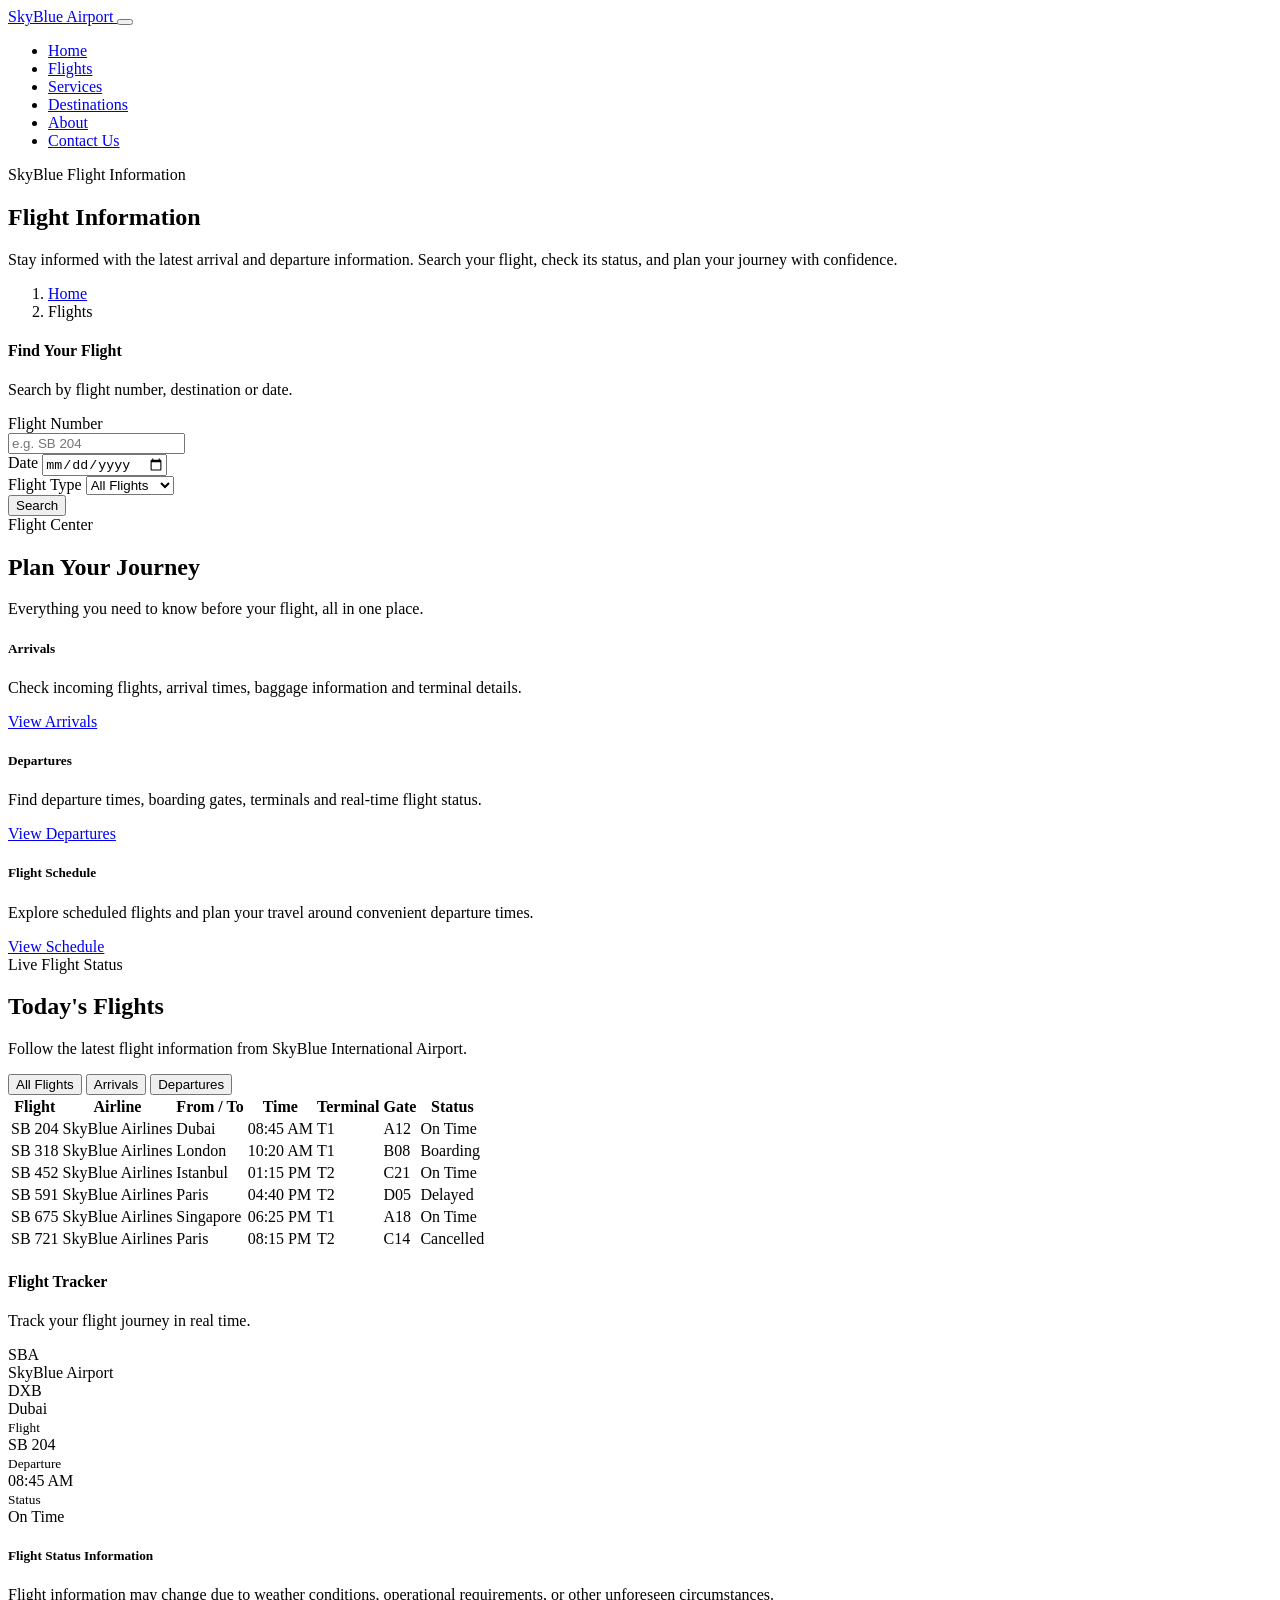
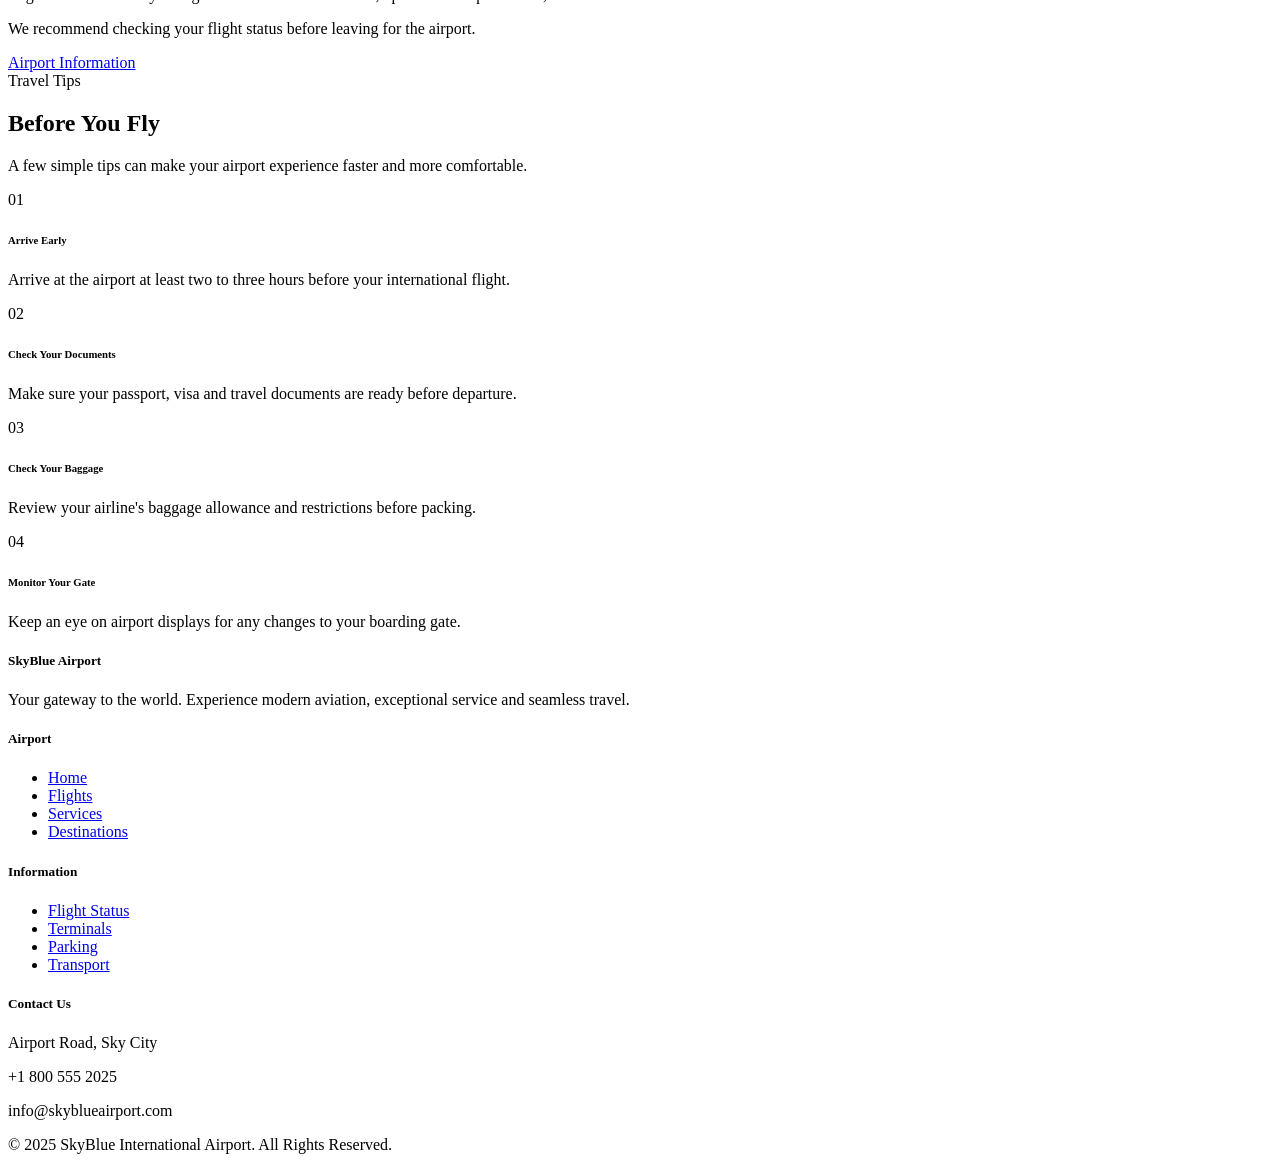
==== commit 36b79f32: "Update index.html" ====
--- a/index.html
+++ b/index.html
@@ -1,949 +1,1276 @@
 <!DOCTYPE html>
 <html lang="en">
+
 <head>
     <meta charset="UTF-8">
     <meta name="viewport" content="width=device-width, initial-scale=1.0">
-
-    <title>SkyBlue Airport – Home</title>
-
-    <!-- Bootstrap 5 -->
-    <link
     <title>Document</title>
-     <link
-        href="https://cdn.jsdelivr.net/npm/bootstrap@5.3.3/dist/css/bootstrap.min.css"
-        rel="stylesheet"
-    >
-
-    <!-- Bootstrap Icons -->
-    <link
-        rel="stylesheet"
-        href="https://cdn.jsdelivr.net/npm/bootstrap-icons@1.11.3/font/bootstrap-icons.min.css"
-    >
-
-    <!-- Google Font -->
-    <link
-        href="https://fonts.googleapis.com/css2?family=Inter:wght@400;500;600;700;800&display=swap"
-        rel="stylesheet"
-    >
-<link rel="stylesheet" href="style.css">
-    
 </head>
 
 <body>
-
-<!-- =========================
-     NAVBAR
-========================== -->
-
-<nav class="navbar navbar-expand-lg sticky-top">
-    <div class="container">
-
-        <a class="navbar-brand" href="index.html">
-            <i class="bi bi-airplane-fill"></i>
-            SkyBlue Airport
-        </a>
-
-        <button
-            class="navbar-toggler"
-            type="button"
-            data-bs-toggle="collapse"
-            data-bs-target="#mainNavbar"
-        >
-            <span class="navbar-toggler-icon"></span>
-        </button>
-
-        <div class="collapse navbar-collapse" id="mainNavbar">
-
-            <ul class="navbar-nav ms-auto align-items-lg-center">
-
-                <li class="nav-item">
-                    <a class="nav-link active" href="index.html">
-                        Home
-                    </a>
-                </li>
-
-                <li class="nav-item">
-                    <a class="nav-link" href="flight.html">
-                        Flights
-                    </a>
-                </li>
-
-                <li class="nav-item">
-                    <a class="nav-link" href="services.html">
-                        Services
-                    </a>
-                </li>
-
-                <li class="nav-item">
-                    <a class="nav-link" href="destinations.html">
-                        Destinations
-                    </a>
-                </li>
-
-                <li class="nav-item">
-                    <a class="nav-link" href="about.html">
-                        About
-                    </a>
-                </li>
-
-                <li class="nav-item ms-lg-2">
-                    <a class="nav-link nav-contact" href="#contact">
-                        Contact
-                    </a>
-                </li>
-
-            </ul>
+    <!-- =========================================
+         NAVBAR
+    ========================================= -->
+
+    <nav class="navbar navbar-expand-lg">
+
+        <div class="container">
+
+            <a class="navbar-brand" href="index.html">
+
+                <i class="bi bi-airplane-fill"></i>
+
+                SkyBlue Airport
+
+            </a>
+
+
+            <button class="navbar-toggler" type="button" data-bs-toggle="collapse" data-bs-target="#mainNavbar">
+                <span class="navbar-toggler-icon"></span>
+            </button>
+
+
+            <div class="collapse navbar-collapse" id="mainNavbar">
+
+                <ul class="navbar-nav ms-auto align-items-lg-center">
+
+                    <li class="nav-item">
+                        <a class="nav-link" href="index.html">
+                            Home
+                        </a>
+                    </li>
+
+                    <li class="nav-item">
+                        <a class="nav-link active" href="flight.html">
+                            Flights
+                        </a>
+                    </li>
+
+                    <li class="nav-item">
+                        <a class="nav-link" href="services.html">
+                            Services
+                        </a>
+                    </li>
+
+                    <li class="nav-item">
+                        <a class="nav-link" href="destination.html">
+                            Destinations
+                        </a>
+                    </li>
+
+                    <li class="nav-item">
+                        <a class="nav-link" href="about.html">
+                            About
+                        </a>
+                    </li>
+
+                    <li class="nav-item ms-lg-3">
+                        <a href="about.html#contact" class="btn btn-sky">
+                            Contact Us
+                        </a>
+                    </li>
+
+                </ul>
+
+            </div>
 
         </div>
-    </div>
-</nav>
-
-
-<!-- =========================
-     HERO
-========================== -->
-
-<section class="hero">
-
-    <div class="container">
-
-        <div class="hero-content">
-
-            <span class="hero-badge">
-                <i class="bi bi-stars me-2"></i>
-                Your Journey Starts Here
-            </span>
-
-            <h1>
-                Fly Higher.<br>
-                Travel Smarter.
-            </h1>
-
-            <p>
-                Welcome to SkyBlue International Airport — a modern,
-                comfortable and passenger-focused gateway connecting
-                you to exciting destinations around the world.
-            </p>
-
-            <div>
-                <a href="flights.html" class="btn btn-main">
-                    <i class="bi bi-search me-2"></i>
-                    Check Flights
-                </a>
-
-                <a href="destinations.html" class="btn-outline-light-custom">
-                    Explore Destinations
-                </a>
+
+    </nav>
+
+
+    <!-- =========================================
+         HERO
+    ========================================= -->
+
+    <section class="page-hero">
+
+        <div class="container">
+
+            <div class="hero-content">
+
+                <span class="hero-label">
+
+                    <i class="bi bi-airplane"></i>
+
+                    SkyBlue Flight Information
+
+                </span>
+
+
+                <h1>
+                    Flight Information
+                </h1>
+
+
+                <p>
+                    Stay informed with the latest arrival and departure
+                    information. Search your flight, check its status,
+                    and plan your journey with confidence.
+                </p>
+
+
+                <nav aria-label="breadcrumb">
+
+                    <ol class="breadcrumb">
+
+                        <li class="breadcrumb-item">
+                            <a href="index.html">
+                                Home
+                            </a>
+                        </li>
+
+                        <li class="breadcrumb-item active">
+                            Flights
+                        </li>
+
+                    </ol>
+
+                </nav>
+
             </div>
 
         </div>
 
-    </div>
-
-</section>
-
-
-<!-- =========================
-     FLIGHT SEARCH
-========================== -->
-
-<section class="search-wrapper">
-
-    <div class="container">
-
-        <div class="search-card">
-
-            <div class="search-title">
-                <i class="bi bi-airplane-engines me-2 text-info"></i>
-                Search Your Flight
+    </section>
+
+
+    <!-- =========================================
+         SEARCH FLIGHT
+    ========================================= -->
+
+    <section class="search-wrapper">
+
+        <div class="container">
+
+            <div class="flight-search-card">
+
+                <div class="search-title">
+
+                    <div class="search-title-icon">
+                        <i class="bi bi-search"></i>
+                    </div>
+
+                    <div>
+
+                        <h4>
+                            Find Your Flight
+                        </h4>
+
+                        <p>
+                            Search by flight number, destination or date.
+                        </p>
+
+                    </div>
+
+                </div>
+
+
+                <form>
+
+                    <div class="row g-3">
+
+                        <div class="col-lg-4">
+
+                            <label class="form-label">
+                                Flight Number
+                            </label>
+
+                            <div class="input-group">
+
+                                <span class="input-group-text bg-white border-end-0">
+                                    <i class="bi bi-airplane text-info"></i>
+                                </span>
+
+                                <input type="text" class="form-control border-start-0" placeholder="e.g. SB 204">
+
+                            </div>
+
+                        </div>
+
+
+                        <div class="col-lg-3">
+
+                            <label class="form-label">
+                                Date
+                            </label>
+
+                            <input type="date" class="form-control">
+
+                        </div>
+
+
+                        <div class="col-lg-3">
+
+                            <label class="form-label">
+                                Flight Type
+                            </label>
+
+                            <select class="form-select">
+
+                                <option>
+                                    All Flights
+                                </option>
+
+                                <option>
+                                    Arrivals
+                                </option>
+
+                                <option>
+                                    Departures
+                                </option>
+
+                            </select>
+
+                        </div>
+
+
+                        <div class="col-lg-2 d-flex align-items-end">
+
+                            <button type="submit" class="btn btn-sky w-100">
+
+                                <i class="bi bi-search me-2"></i>
+
+                                Search
+
+                            </button>
+
+                        </div>
+
+                    </div>
+
+                </form>
+
             </div>
 
-            <form action="flights.html">
-
-                <div class="row g-3 align-items-end">
-
-                    <div class="col-lg-3 col-md-6">
-                        <label class="form-label">
-                            From
-                        </label>
-
-                        <input
-                            type="text"
-                            class="form-control"
-                            placeholder="Departure airport"
-                        >
+        </div>
+
+    </section>
+
+
+    <!-- =========================================
+         QUICK INFORMATION
+    ========================================= -->
+
+    <section class="section">
+
+        <div class="container">
+
+            <div class="section-heading">
+
+                <span>
+                    Flight Center
+                </span>
+
+                <h2>
+                    Plan Your Journey
+                </h2>
+
+                <p>
+                    Everything you need to know before your flight,
+                    all in one place.
+                </p>
+
+            </div>
+
+
+            <div class="row g-4">
+
+                <!-- Arrivals -->
+
+                <div class="col-md-6 col-lg-4">
+
+                    <div class="flight-info-card">
+
+                        <div class="flight-info-icon">
+
+                            <i class="bi bi-box-arrow-in-down"></i>
+
+                        </div>
+
+                        <h5>
+                            Arrivals
+                        </h5>
+
+                        <p>
+                            Check incoming flights, arrival times,
+                            baggage information and terminal details.
+                        </p>
+
+                        <a href="#arrivals" class="flight-info-link">
+
+                            View Arrivals
+
+                            <i class="bi bi-arrow-right ms-1"></i>
+
+                        </a>
+
                     </div>
 
-                    <div class="col-lg-3 col-md-6">
-                        <label class="form-label">
-                            To
-                        </label>
-
-                        <input
-                            type="text"
-                            class="form-control"
-                            placeholder="Arrival airport"
-                        >
+                </div>
+
+
+                <!-- Departures -->
+
+                <div class="col-md-6 col-lg-4">
+
+                    <div class="flight-info-card">
+
+                        <div class="flight-info-icon">
+
+                            <i class="bi bi-box-arrow-up-right"></i>
+
+                        </div>
+
+                        <h5>
+                            Departures
+                        </h5>
+
+                        <p>
+                            Find departure times, boarding gates,
+                            terminals and real-time flight status.
+                        </p>
+
+                        <a href="#departures" class="flight-info-link">
+
+                            View Departures
+
+                            <i class="bi bi-arrow-right ms-1"></i>
+
+                        </a>
+
                     </div>
 
-                    <div class="col-lg-2 col-md-6">
-                        <label class="form-label">
-                            Date
-                        </label>
-
-                        <input
-                            type="date"
-                            class="form-control"
-                        >
+                </div>
+
+
+                <!-- Schedule -->
+
+                <div class="col-md-6 col-lg-4">
+
+                    <div class="flight-info-card">
+
+                        <div class="flight-info-icon">
+
+                            <i class="bi bi-calendar3"></i>
+
+                        </div>
+
+                        <h5>
+                            Flight Schedule
+                        </h5>
+
+                        <p>
+                            Explore scheduled flights and plan your
+                            travel around convenient departure times.
+                        </p>
+
+                        <a href="#schedule" class="flight-info-link">
+
+                            View Schedule
+
+                            <i class="bi bi-arrow-right ms-1"></i>
+
+                        </a>
+
                     </div>
 
-                    <div class="col-lg-2 col-md-6">
-                        <label class="form-label">
-                            Flight Type
-                        </label>
-
-                        <select class="form-select">
-                            <option>All Flights</option>
-                            <option>Arrivals</option>
-                            <option>Departures</option>
-                        </select>
+                </div>
+
+            </div>
+
+        </div>
+
+    </section>
+
+
+    <!-- =========================================
+         FLIGHT STATUS
+    ========================================= -->
+
+    <section class="section section-light" id="schedule">
+
+        <div class="container">
+
+            <div class="section-heading">
+
+                <span>
+                    Live Flight Status
+                </span>
+
+                <h2>
+                    Today's Flights
+                </h2>
+
+                <p>
+                    Follow the latest flight information from
+                    SkyBlue International Airport.
+                </p>
+
+            </div>
+
+
+            <!-- Tabs -->
+
+            <div class="flight-tabs">
+
+                <button class="active">
+                    <i class="bi bi-airplane me-2"></i>
+                    All Flights
+                </button>
+
+                <button>
+                    <i class="bi bi-box-arrow-in-down me-2"></i>
+                    Arrivals
+                </button>
+
+                <button>
+                    <i class="bi bi-box-arrow-up-right me-2"></i>
+                    Departures
+                </button>
+
+            </div>
+
+
+            <!-- Table -->
+
+            <div class="table-container">
+
+                <div class="table-responsive">
+
+                    <table class="table flight-table mb-0">
+
+                        <thead>
+
+                            <tr>
+
+                                <th>
+                                    Flight
+                                </th>
+
+                                <th>
+                                    Airline
+                                </th>
+
+                                <th>
+                                    From / To
+                                </th>
+
+                                <th>
+                                    Time
+                                </th>
+
+                                <th>
+                                    Terminal
+                                </th>
+
+                                <th>
+                                    Gate
+                                </th>
+
+                                <th>
+                                    Status
+                                </th>
+
+                            </tr>
+
+                        </thead>
+
+
+                        <tbody>
+
+                            <!-- Flight 1 -->
+
+                            <tr>
+
+                                <td class="flight-number">
+                                    SB 204
+                                </td>
+
+                                <td>
+
+                                    <div class="airline-name">
+
+                                        <div class="airline-icon">
+                                            <i class="bi bi-airplane"></i>
+                                        </div>
+
+                                        SkyBlue Airlines
+
+                                    </div>
+
+                                </td>
+
+                                <td>
+                                    Dubai
+                                </td>
+
+                                <td>
+                                    08:45 AM
+                                </td>
+
+                                <td>
+                                    T1
+                                </td>
+
+                                <td>
+                                    A12
+                                </td>
+
+                                <td>
+
+                                    <span class="status status-on-time">
+                                        On Time
+                                    </span>
+
+                                </td>
+
+                            </tr>
+
+
+                            <!-- Flight 2 -->
+
+                            <tr>
+
+                                <td class="flight-number">
+                                    SB 318
+                                </td>
+
+                                <td>
+
+                                    <div class="airline-name">
+
+                                        <div class="airline-icon">
+                                            <i class="bi bi-airplane"></i>
+                                        </div>
+
+                                        SkyBlue Airlines
+
+                                    </div>
+
+                                </td>
+
+                                <td>
+                                    London
+                                </td>
+
+                                <td>
+                                    10:20 AM
+                                </td>
+
+                                <td>
+                                    T1
+                                </td>
+
+                                <td>
+                                    B08
+                                </td>
+
+                                <td>
+
+                                    <span class="status status-boarding">
+                                        Boarding
+                                    </span>
+
+                                </td>
+
+                            </tr>
+
+
+                            <!-- Flight 3 -->
+
+                            <tr>
+
+                                <td class="flight-number">
+                                    SB 452
+                                </td>
+
+                                <td>
+
+                                    <div class="airline-name">
+
+                                        <div class="airline-icon">
+                                            <i class="bi bi-airplane"></i>
+                                        </div>
+
+                                        SkyBlue Airlines
+
+                                    </div>
+
+                                </td>
+
+                                <td>
+                                    Istanbul
+                                </td>
+
+                                <td>
+                                    01:15 PM
+                                </td>
+
+                                <td>
+                                    T2
+                                </td>
+
+                                <td>
+                                    C21
+                                </td>
+
+                                <td>
+
+                                    <span class="status status-on-time">
+                                        On Time
+                                    </span>
+
+                                </td>
+
+                            </tr>
+
+
+                            <!-- Flight 4 -->
+
+                            <tr>
+
+                                <td class="flight-number">
+                                    SB 591
+                                </td>
+
+                                <td>
+
+                                    <div class="airline-name">
+
+                                        <div class="airline-icon">
+                                            <i class="bi bi-airplane"></i>
+                                        </div>
+
+                                        SkyBlue Airlines
+
+                                    </div>
+
+                                </td>
+
+                                <td>
+                                    Paris
+                                </td>
+
+                                <td>
+                                    04:40 PM
+                                </td>
+
+                                <td>
+                                    T2
+                                </td>
+
+                                <td>
+                                    D05
+                                </td>
+
+                                <td>
+
+                                    <span class="status status-delayed">
+                                        Delayed
+                                    </span>
+
+                                </td>
+
+                            </tr>
+
+
+                            <!-- Flight 5 -->
+
+                            <tr>
+
+                                <td class="flight-number">
+                                    SB 675
+                                </td>
+
+                                <td>
+
+                                    <div class="airline-name">
+
+                                        <div class="airline-icon">
+                                            <i class="bi bi-airplane"></i>
+                                        </div>
+
+                                        SkyBlue Airlines
+
+                                    </div>
+
+                                </td>
+
+                                <td>
+                                    Singapore
+                                </td>
+
+                                <td>
+                                    06:25 PM
+                                </td>
+
+                                <td>
+                                    T1
+                                </td>
+
+                                <td>
+                                    A18
+                                </td>
+
+                                <td>
+
+                                    <span class="status status-on-time">
+                                        On Time
+                                    </span>
+
+                                </td>
+
+                            </tr>
+
+
+                            <!-- Flight 6 -->
+
+                            <tr>
+
+                                <td class="flight-number">
+                                    SB 721
+                                </td>
+
+                                <td>
+
+                                    <div class="airline-name">
+
+                                        <div class="airline-icon">
+                                            <i class="bi bi-airplane"></i>
+                                        </div>
+
+                                        SkyBlue Airlines
+
+                                    </div>
+
+                                </td>
+
+                                <td>
+                                    Paris
+                                </td>
+
+                                <td>
+                                    08:15 PM
+                                </td>
+
+                                <td>
+                                    T2
+                                </td>
+
+                                <td>
+                                    C14
+                                </td>
+
+                                <td>
+
+                                    <span class="status status-cancelled">
+                                        Cancelled
+                                    </span>
+
+                                </td>
+
+                            </tr>
+
+                        </tbody>
+
+                    </table>
+
+                </div>
+
+            </div>
+
+        </div>
+
+    </section>
+
+
+    <!-- =========================================
+         FLIGHT TRACKER
+    ========================================= -->
+
+    <section class="section">
+
+        <div class="container">
+
+            <div class="row align-items-stretch">
+
+                <div class="col-lg-7">
+
+                    <div class="tracker-card">
+
+                        <div class="d-flex justify-content-between align-items-center">
+
+                            <div>
+
+                                <h4>
+                                    Flight Tracker
+                                </h4>
+
+                                <p class="mb-0">
+                                    Track your flight journey
+                                    in real time.
+                                </p>
+
+                            </div>
+
+                            <i class="bi bi-broadcast-pin" style="font-size: 35px;"></i>
+
+                        </div>
+
+
+                        <div class="tracker-route">
+
+                            <div>
+
+                                <div class="airport-code">
+                                    SBA
+                                </div>
+
+                                <div class="airport-city">
+                                    SkyBlue Airport
+                                </div>
+
+                            </div>
+
+
+                            <div class="route-line">
+
+                                <div class="route-plane">
+
+                                    <i class="bi bi-airplane-fill"></i>
+
+                                </div>
+
+                            </div>
+
+
+                            <div class="text-end">
+
+                                <div class="airport-code">
+                                    DXB
+                                </div>
+
+                                <div class="airport-city">
+                                    Dubai
+
+                                </div>
+
+                            </div>
+
+                        </div>
+
+
+                        <div class="row g-3">
+
+                            <div class="col-4">
+
+                                <small class="opacity-75">
+                                    Flight
+                                </small>
+
+                                <div class="fw-bold">
+                                    SB 204
+                                </div>
+
+                            </div>
+
+                            <div class="col-4">
+
+                                <small class="opacity-75">
+                                    Departure
+                                </small>
+
+                                <div class="fw-bold">
+                                    08:45 AM
+                                </div>
+
+                            </div>
+
+                            <div class="col-4">
+
+                                <small class="opacity-75">
+                                    Status
+                                </small>
+
+                                <div class="fw-bold">
+                                    On Time
+                                </div>
+
+                            </div>
+
+                        </div>
+
                     </div>
 
-                    <div class="col-lg-2 col-md-12">
-                        <button class="search-btn" type="submit">
-                            <i class="bi bi-search me-2"></i>
-                            Search
-                        </button>
+                </div>
+
+
+                <div class="col-lg-5">
+
+                    <div class="flight-info-card h-100">
+
+                        <div class="flight-info-icon">
+
+                            <i class="bi bi-info-circle"></i>
+
+                        </div>
+
+                        <h5>
+                            Flight Status Information
+                        </h5>
+
+                        <p>
+                            Flight information may change due to
+                            weather conditions, operational requirements,
+                            or other unforeseen circumstances.
+                        </p>
+
+                        <p>
+                            We recommend checking your flight status
+                            before leaving for the airport.
+                        </p>
+
+                        <a href="#" class="flight-info-link">
+                            Airport Information
+                            <i class="bi bi-arrow-right ms-1"></i>
+                        </a>
+
                     </div>
 
                 </div>
 
-            </form>
+            </div>
 
         </div>
 
-    </div>
-
-</section>
-
-
-<!-- =========================
-     QUICK STATUS
-========================== -->
-
-<section class="section">
-
-    <div class="container">
-
-        <div class="text-center mb-5">
-
-            <div class="small-label">
-                Flight Information
+    </section>
+
+
+    <!-- =========================================
+         TRAVEL TIPS
+    ========================================= -->
+
+    <section class="section section-light">
+
+        <div class="container">
+
+            <div class="section-heading">
+
+                <span>
+                    Travel Tips
+                </span>
+
+                <h2>
+                    Before You Fly
+                </h2>
+
+                <p>
+                    A few simple tips can make your airport experience
+                    faster and more comfortable.
+                </p>
+
             </div>
 
-            <h2 class="section-title">
-                Stay Updated
-            </h2>
-
-            <p class="section-subtitle">
-                Find important flight information quickly and
-                stay informed throughout your journey.
-            </p>
+
+            <div class="row g-4">
+
+                <div class="col-md-6 col-lg-3">
+
+                    <div class="tip-card">
+
+                        <div class="tip-number">
+                            01
+                        </div>
+
+                        <h6>
+                            Arrive Early
+                        </h6>
+
+                        <p>
+                            Arrive at the airport at least two to three
+                            hours before your international flight.
+                        </p>
+
+                    </div>
+
+                </div>
+
+
+                <div class="col-md-6 col-lg-3">
+
+                    <div class="tip-card">
+
+                        <div class="tip-number">
+                            02
+                        </div>
+
+                        <h6>
+                            Check Your Documents
+                        </h6>
+
+                        <p>
+                            Make sure your passport, visa and travel
+                            documents are ready before departure.
+                        </p>
+
+                    </div>
+
+                </div>
+
+
+                <div class="col-md-6 col-lg-3">
+
+                    <div class="tip-card">
+
+                        <div class="tip-number">
+                            03
+                        </div>
+
+                        <h6>
+                            Check Your Baggage
+                        </h6>
+
+                        <p>
+                            Review your airline's baggage allowance
+                            and restrictions before packing.
+                        </p>
+
+                    </div>
+
+                </div>
+
+
+                <div class="col-md-6 col-lg-3">
+
+                    <div class="tip-card">
+
+                        <div class="tip-number">
+                            04
+                        </div>
+
+                        <h6>
+                            Monitor Your Gate
+                        </h6>
+
+                        <p>
+                            Keep an eye on airport displays for any
+                            changes to your boarding gate.
+                        </p>
+
+                    </div>
+
+                </div>
+
+            </div>
 
         </div>
 
-        <div class="row g-4">
-
-            <div class="col-lg-4 col-md-6">
-
-                <div class="status-card">
-
-                    <div class="status-icon">
-                        <i class="bi bi-airplane-arrival"></i>
+    </section>
+
+
+    <!-- =========================================
+         FOOTER
+    ========================================= -->
+
+    <footer>
+
+        <div class="container">
+
+            <div class="row g-5">
+
+                <div class="col-lg-4">
+
+                    <h5>
+
+                        <i class="bi bi-airplane-fill text-info me-2"></i>
+
+                        SkyBlue Airport
+
+                    </h5>
+
+                    <p>
+                        Your gateway to the world. Experience modern
+                        aviation, exceptional service and seamless travel.
+                    </p>
+
+
+                    <div class="social-links">
+
+                        <a href="#">
+                            <i class="bi bi-facebook"></i>
+                        </a>
+
+                        <a href="#">
+                            <i class="bi bi-instagram"></i>
+                        </a>
+
+                        <a href="#">
+                            <i class="bi bi-twitter-x"></i>
+                        </a>
+
+                        <a href="#">
+                            <i class="bi bi-linkedin"></i>
+                        </a>
+
                     </div>
 
-                    <h4>Arrivals</h4>
+                </div>
+
+
+                <div class="col-6 col-lg-2">
+
+                    <h5>
+                        Airport
+                    </h5>
+
+                    <ul class="footer-links">
+
+                        <li>
+                            <a href="index.html">
+                                Home
+                            </a>
+                        </li>
+
+                        <li>
+                            <a href="flights.html">
+                                Flights
+                            </a>
+                        </li>
+
+                        <li>
+                            <a href="services.html">
+                                Services
+                            </a>
+                        </li>
+
+                        <li>
+                            <a href="destinations.html">
+                                Destinations
+                            </a>
+                        </li>
+
+                    </ul>
+
+                </div>
+
+
+                <div class="col-6 col-lg-2">
+
+                    <h5>
+                        Information
+                    </h5>
+
+                    <ul class="footer-links">
+
+                        <li>
+                            <a href="#">
+                                Flight Status
+                            </a>
+                        </li>
+
+                        <li>
+                            <a href="#">
+                                Terminals
+                            </a>
+                        </li>
+
+                        <li>
+                            <a href="#">
+                                Parking
+                            </a>
+                        </li>
+
+                        <li>
+                            <a href="#">
+                                Transport
+                            </a>
+                        </li>
+
+                    </ul>
+
+                </div>
+
+
+                <div class="col-lg-4">
+
+                    <h5>
+                        Contact Us
+                    </h5>
+
+                    <p class="mb-2">
+
+                        <i class="bi bi-geo-alt me-2"></i>
+
+                        Airport Road, Sky City
+
+                    </p>
+
+                    <p class="mb-2">
+
+                        <i class="bi bi-telephone me-2"></i>
+
+                        +1 800 555 2025
+
+                    </p>
 
                     <p>
-                        Check incoming flights, arrival times,
-                        terminals and current flight status.
+
+                        <i class="bi bi-envelope me-2"></i>
+
+                        info@skyblueairport.com
+
                     </p>
 
-                    <a href="flights.html" class="learn-more">
-                        View Arrivals
-                        <i class="bi bi-arrow-right ms-1"></i>
-                    </a>
-
                 </div>
 
             </div>
 
-            <div class="col-lg-4 col-md-6">
-
-                <div class="status-card">
-
-                    <div class="status-icon">
-                        <i class="bi bi-airplane-departure"></i>
-                    </div>
-
-                    <h4>Departures</h4>
-
-                    <p>
-                        Get the latest departure information
-                        and prepare for your next flight.
-                    </p>
-
-                    <a href="flights.html" class="learn-more">
-                        View Departures
-                        <i class="bi bi-arrow-right ms-1"></i>
-                    </a>
-
-                </div>
+
+            <div class="copyright text-center">
+
+                © 2025 SkyBlue International Airport.
+                All Rights Reserved.
 
             </div>
 
-            <div class="col-lg-4 col-md-6">
-
-                <div class="status-card">
-
-                    <div class="status-icon">
-                        <i class="bi bi-clock-history"></i>
-                    </div>
-
-                    <h4>Flight Schedule</h4>
-
-                    <p>
-                        Explore the latest flight schedule and
-                        plan your journey with confidence.
-                    </p>
-
-                    <a href="flights.html" class="learn-more">
-                        View Schedule
-                        <i class="bi bi-arrow-right ms-1"></i>
-                    </a>
-
-                </div>
-
-            </div>
-
         </div>
 
-    </div>
-
-</section>
-
-
-<!-- =========================
-     SERVICES
-========================== -->
-
-<section class="section section-light">
-
-    <div class="container">
-
-        <div class="text-center">
-
-            <div class="small-label">
-                Airport Services
-            </div>
-
-            <h2 class="section-title">
-                Everything You Need
-            </h2>
-
-            <p class="section-subtitle">
-                From comfortable lounges to convenient transportation,
-                we make every part of your airport experience easier.
-            </p>
-
-        </div>
-
-        <div class="row g-4">
-
-            <div class="col-lg-4 col-md-6">
-
-                <div class="service-card">
-
-                    <img
-                        src="https://images.unsplash.com/photo-1542296332-2e4473faf563?auto=format&fit=crop&w=900&q=80"
-                        class="service-img"
-                        alt="Airport lounge"
-                    >
-
-                    <div class="service-content">
-
-                        <h4>
-                            Premium Lounges
-                        </h4>
-
-                        <p>
-                            Relax before your flight in our
-                            comfortable and modern airport lounges.
-                        </p>
-
-                        <a href="services.html" class="learn-more">
-                            Explore Service
-                            <i class="bi bi-arrow-right ms-1"></i>
-                        </a>
-
-                    </div>
-
-                </div>
-
-            </div>
-
-            <div class="col-lg-4 col-md-6">
-
-                <div class="service-card">
-
-                    <img
-                        src="https://images.unsplash.com/photo-1556742049-0cfed4f6a45d?auto=format&fit=crop&w=900&q=80"
-                        class="service-img"
-                        alt="Airport shopping"
-                    >
-
-                    <div class="service-content">
-
-                        <h4>
-                            Shopping & Dining
-                        </h4>
-
-                        <p>
-                            Discover restaurants, cafés, duty-free
-                            stores and local shopping experiences.
-                        </p>
-
-                        <a href="services.html" class="learn-more">
-                            Explore Service
-                            <i class="bi bi-arrow-right ms-1"></i>
-                        </a>
-
-                    </div>
-
-                </div>
-
-            </div>
-
-            <div class="col-lg-4 col-md-6">
-
-                <div class="service-card">
-
-                    <img
-                        src="https://images.unsplash.com/photo-1512453979798-5ea266f8880c?auto=format&fit=crop&w=900&q=80"
-                        class="service-img"
-                        alt="Airport transportation"
-                    >
-
-                    <div class="service-content">
-
-                        <h4>
-                            Ground Transportation
-                        </h4>
-
-                        <p>
-                            Enjoy easy access to taxis, buses,
-                            car rentals and private transportation.
-                        </p>
-
-                        <a href="services.html" class="learn-more">
-                            Explore Service
-                            <i class="bi bi-arrow-right ms-1"></i>
-                        </a>
-
-                    </div>
-
-                </div>
-
-            </div>
-
-        </div>
-
-    </div>
-
-</section>
-
-
-<!-- =========================
-     DESTINATIONS
-========================== -->
-
-<section class="section">
-
-    <div class="container">
-
-        <div class="text-center">
-
-            <div class="small-label">
-                Explore The World
-            </div>
-
-            <h2 class="section-title">
-                Popular Destinations
-            </h2>
-
-            <p class="section-subtitle">
-                Discover some of the most exciting destinations
-                you can reach from SkyBlue Airport.
-            </p>
-
-        </div>
-
-        <div class="row g-4">
-
-            <div class="col-lg-4 col-md-6">
-
-                <a href="destinations.html">
-
-                    <div class="destination-card">
-
-                        <img
-                            src="https://images.unsplash.com/photo-1518684079-3c830dcef090?auto=format&fit=crop&w=900&q=85"
-                            alt="Dubai"
-                        >
-
-                        <div class="destination-overlay">
-
-                            <div>
-                                <h4>Dubai</h4>
-                                <p>
-                                    United Arab Emirates
-                                </p>
-                            </div>
-
-                        </div>
-
-                    </div>
-
-                </a>
-
-            </div>
-
-            <div class="col-lg-4 col-md-6">
-
-                <a href="destinations.html">
-
-                    <div class="destination-card">
-
-                        <img
-                            src="https://images.unsplash.com/photo-1502602898657-3e91760cbb34?auto=format&fit=crop&w=900&q=85"
-                            alt="Paris"
-                        >
-
-                        <div class="destination-overlay">
-
-                            <div>
-                                <h4>Paris</h4>
-                                <p>
-                                    France
-                                </p>
-                            </div>
-
-                        </div>
-
-                    </div>
-
-                </a>
-
-            </div>
-
-            <div class="col-lg-4 col-md-6">
-
-                <a href="destinations.html">
-
-                    <div class="destination-card">
-
-                        <img
-                            src="https://images.unsplash.com/photo-1538970272646-f61fabb3a8a2?auto=format&fit=crop&w=900&q=85"
-                            alt="Istanbul"
-                        >
-
-                        <div class="destination-overlay">
-
-                            <div>
-                                <h4>Istanbul</h4>
-                                <p>
-                                    Türkiye
-                                </p>
-                            </div>
-
-                        </div>
-
-                    </div>
-
-                </a>
-
-            </div>
-
-        </div>
-
-        <div class="text-center mt-5">
-
-            <a href="destinations.html" class="cta-btn">
-                View All Destinations
-                <i class="bi bi-arrow-right ms-2"></i>
-            </a>
-
-        </div>
-
-    </div>
-
-</section>
-
-
-<!-- =========================
-     ABOUT
-========================== -->
-
-<section class="section section-light">
-
-    <div class="container">
-
-        <div class="row align-items-center g-5">
-
-            <div class="col-lg-6">
-
-                <img
-                    src="https://images.unsplash.com/photo-1436491865332-7a61a109cc05?auto=format&fit=crop&w=1100&q=85"
-                    alt="SkyBlue Airport"
-                    class="about-img"
-                >
-
-            </div>
-
-            <div class="col-lg-6">
-
-                <div class="about-content">
-
-                    <div class="small-label">
-                        About SkyBlue
-                    </div>
-
-                    <h2>
-                        A Better Way to Travel
-                    </h2>
-
-                    <p>
-                        SkyBlue International Airport is designed
-                        around the needs of modern travelers. From
-                        the moment you arrive until you board your
-                        flight, our goal is to provide a smooth,
-                        comfortable and memorable airport experience.
-                    </p>
-
-                    <p>
-                        With modern facilities, convenient services
-                        and a passenger-first approach, SkyBlue
-                        connects people and destinations every day.
-                    </p>
-
-                    <ul class="about-list">
-
-                        <li>
-                            <i class="bi bi-check-circle-fill"></i>
-                            Modern passenger facilities
-                        </li>
-
-                        <li>
-                            <i class="bi bi-check-circle-fill"></i>
-                            Comfortable lounges and waiting areas
-                        </li>
-
-                        <li>
-                            <i class="bi bi-check-circle-fill"></i>
-                            Convenient transportation options
-                        </li>
-
-                        <li>
-                            <i class="bi bi-check-circle-fill"></i>
-                            Friendly and professional service
-                        </li>
-
-                    </ul>
-
-                    <a href="about.html" class="cta-btn mt-3">
-                        Learn More About Us
-                        <i class="bi bi-arrow-right ms-2"></i>
-                    </a>
-
-                </div>
-
-            </div>
-
-        </div>
-
-    </div>
-
-</section>
-
-
-<!-- =========================
-     STATISTICS
-========================== -->
-
-<section class="section stats-section">
-
-    <div class="container">
-
-        <div class="row g-4">
-
-            <div class="col-6 col-lg-3">
-
-                <div class="stat-box">
-
-                    <div class="stat-number">
-                        25M+
-                    </div>
-
-                    <div class="stat-label">
-                        Passengers Annually
-                    </div>
-
-                </div>
-
-            </div>
-
-            <div class="col-6 col-lg-3">
-
-                <div class="stat-box">
-
-                    <div class="stat-number">
-                        120+
-                    </div>
-
-                    <div class="stat-label">
-                        Destinations
-                    </div>
-
-                </div>
-
-            </div>
-
-            <div class="col-6 col-lg-3">
-
-                <div class="stat-box">
-
-                    <div class="stat-number">
-                        180K+
-                    </div>
-
-                    <div class="stat-label">
-                        Annual Flights
-                    </div>
-
-                </div>
-
-            </div>
-
-            <div class="col-6 col-lg-3">
-
-                <div class="stat-box">
-
-                    <div class="stat-number">
-                        24/7
-                    </div>
-
-                    <div class="stat-label">
-                        Airport Operations
-                    </div>
-
-                </div>
-
-            </div>
-
-        </div>
-
-    </div>
-
-</section>
-
-
-<!-- =========================
-     CTA
-========================== -->
-
-<section class="section">
-
-    <div class="container">
-
-        <div class="cta">
-
-            <div class="small-label">
-                Ready For Your Journey?
-            </div>
-
-            <h2>
-                Your Next Adventure Starts Here
-            </h2>
-
-            <p>
-                Check your flight, explore our destinations and
-                discover everything SkyBlue Airport has to offer.
-            </p>
-
-            <a href="flights.html" class="cta-btn">
-                Check Flight Information
-                <i class="bi bi-arrow-right ms-2"></i>
-            </a>
-
-        </div>
-
-    </div>
-
-</section>
-
-
-<!-- =========================
-     FOOTER
-========================== -->
-
-<footer id="contact">
-
-    <div class="container">
-
-        <div class="row g-5">
-
-            <div class="col-lg-4">
-
-                <div class="footer-brand">
-                    <i class="bi bi-airplane-fill"></i>
-                    SkyBlue Airport
-                </div>
-
-                <p>
-                    Your modern gateway to the world.
-                    We are committed to making every journey
-                    simple, comfortable and memorable.
-                </p>
-
-                <div class="mt-4">
-
-                    <a href="#" class="social-link">
-                        <i class="bi bi-facebook"></i>
-                    </a>
-
-                    <a href="#" class="social-link">
-                        <i class="bi bi-instagram"></i>
-                    </a>
-
-                    <a href="#" class="social-link">
-                        <i class="bi bi-twitter-x"></i>
-                    </a>
-
-                    <a href="#" class="social-link">
-                        <i class="bi bi-youtube"></i>
-                    </a>
-
-                </div>
-
-            </div>
-
-            <div class="col-6 col-lg-2">
-
-                <h5>Airport</h5>
-
-                <ul>
-                    <li>
-                        <a href="index.html">Home</a>
-                    </li>
-
-                    <li>
-                        <a href="flights.html">Flights</a>
-                    </li>
-
-                    <li>
-                        <a href="services.html">Services</a>
-                    </li>
-
-                    <li>
-                        <a href="destinations.html">
-                            Destinations
-                        </a>
-                    </li>
-                </ul>
-
-            </div>
-
-            <div class="col-6 col-lg-2">
-
-                <h5>Information</h5>
-
-                <ul>
-                    <li>
-                        <a href="about.html">About Us</a>
-                    </li>
-
-                    <li>
-                        <a href="flights.html">
-                            Flight Status
-                        </a>
-                    </li>
-
-                    <li>
-                        <a href="services.html">
-                            Airport Guide
-                        </a>
-                    </li>
-
-                    <li>
-                        <a href="#contact">
-                            Contact
-                        </a>
-                    </li>
-                </ul>
-
-            </div>
-
-            <div class="col-lg-4">
-
-                <h5>Contact Us</h5>
-
-                <ul>
-
-                    <li>
-                        <i class="bi bi-geo-alt me-2"></i>
-                        SkyBlue International Airport
-                    </li>
-
-                    <li>
-                        <i class="bi bi-telephone me-2"></i>
-                        +1 800 555 2025
-                    </li>
-
-                    <li>
-                        <i class="bi bi-envelope me-2"></i>
-                        info@skyblueairport.com
-                    </li>
-
-                    <li>
-                        <i class="bi bi-clock me-2"></i>
-                        Open 24 Hours
-                    </li>
-
-                </ul>
-
-            </div>
-
-        </div>
-
-        <div class="copyright">
-
-            © 2025 SkyBlue International Airport.
-            All Rights Reserved.
-
-        </div>
-
-    </div>
-
-</footer>
-
-
-<!-- Bootstrap JS -->
-<script
-    src="https://cdn.jsdelivr.net/npm/bootstrap@5.3.3/dist/js/bootstrap.bundle.min.js">
-</script>
+    </footer>
+
+
+    <!-- =========================================
+         BOOTSTRAP JS
+    ========================================= -->
+
+    <script src="https://cdn.jsdelivr.net/npm/bootstrap@5.3.3/dist/js/bootstrap.bundle.min.js">
+    </script>
+
+
+    <!-- =========================================
+         SIMPLE FLIGHT TAB SCRIPT
+    ========================================= -->
+
+    <script>
+
+        const flightTabs = document.querySelectorAll(".flight-tabs button");
+
+        flightTabs.forEach(tab => {
+
+            tab.addEventListener("click", function () {
+
+                flightTabs.forEach(item => {
+                    item.classList.remove("active");
+                });
+
+                this.classList.add("active");
+
+            });
+
+        });
+
+    </script>
 
 </body>
 
 </html>
-
-
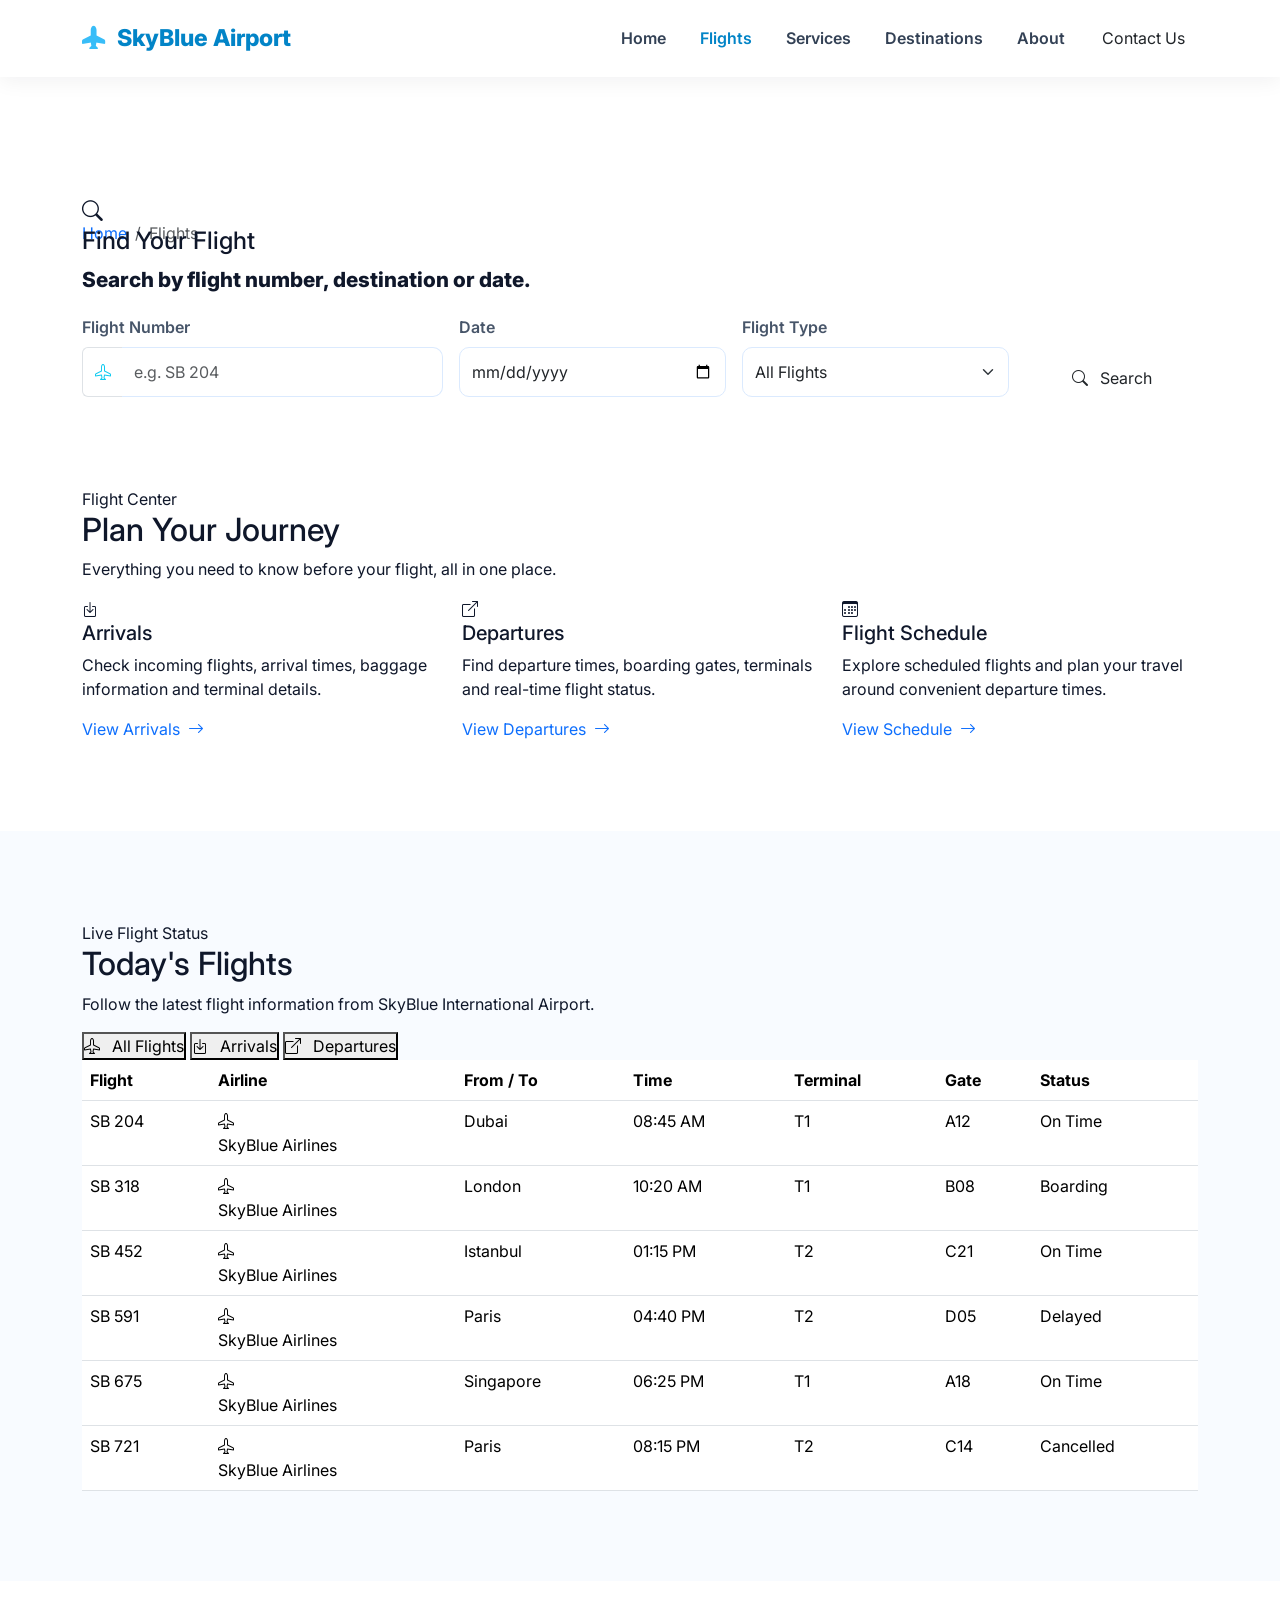
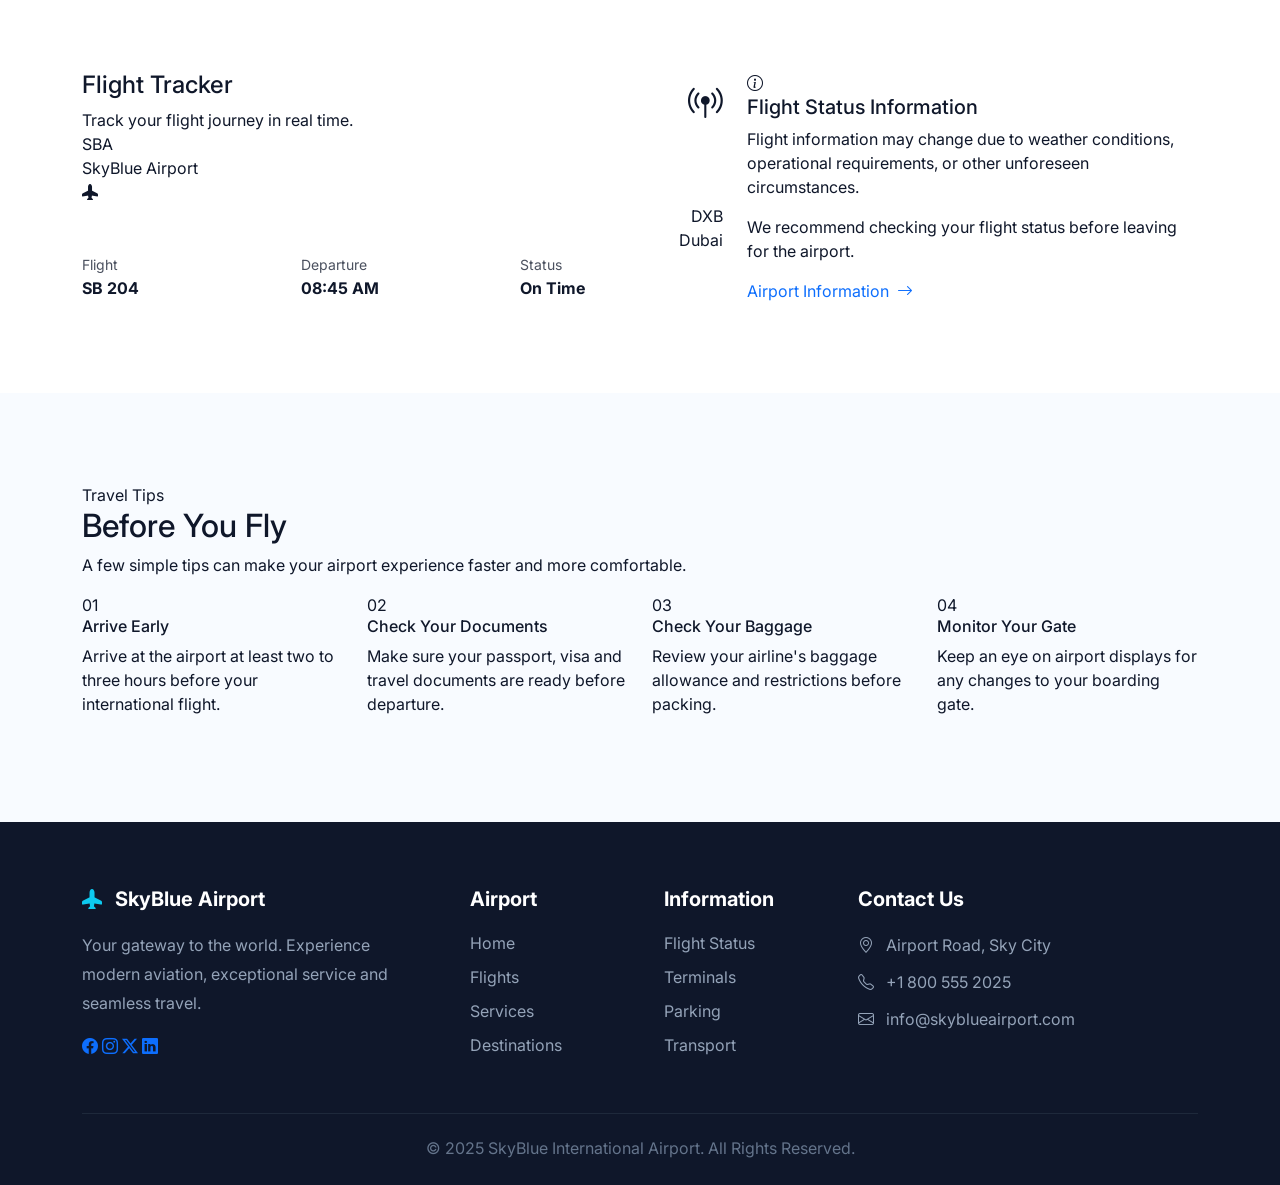
==== commit a545fc5f: "Merge pull request #3 from royamohammadi53710/flight Update index.html" ====
--- a/index.html
+++ b/index.html
@@ -5,6 +5,23 @@
     <meta charset="UTF-8">
     <meta name="viewport" content="width=device-width, initial-scale=1.0">
     <title>Document</title>
+     <link
+        href="https://cdn.jsdelivr.net/npm/bootstrap@5.3.3/dist/css/bootstrap.min.css"
+        rel="stylesheet"
+    >
+
+    <!-- Bootstrap Icons -->
+    <link
+        rel="stylesheet"
+        href="https://cdn.jsdelivr.net/npm/bootstrap-icons@1.11.3/font/bootstrap-icons.min.css"
+    >
+
+    <!-- Google Font -->
+    <link
+        href="https://fonts.googleapis.com/css2?family=Inter:wght@400;500;600;700;800&display=swap"
+        rel="stylesheet"
+    >
+<link rel="stylesheet" href="style.css">
 </head>
 
 <body>
--- a/style.css
+++ b/style.css
@@ -0,0 +1,620 @@
+
+        :root {
+            --sky-blue: #38bdf8;
+            --sky-dark: #0284c7;
+            --sky-light: #e0f2fe;
+            --blue-dark: #0f172a;
+            --text-gray: #64748b;
+            --white: #ffffff;
+            --light-bg: #f8fbff;
+        }
+
+        * {
+            margin: 0;
+            padding: 0;
+            box-sizing: border-box;
+        }
+
+        body {
+            font-family: "Inter", sans-serif;
+            color: var(--blue-dark);
+            background: var(--white);
+        }
+
+        a {
+            text-decoration: none;
+        }
+
+        /* =========================
+           NAVBAR
+        ========================== */
+
+        .navbar {
+            background: rgba(255, 255, 255, 0.97);
+            box-shadow: 0 4px 20px rgba(15, 23, 42, 0.06);
+            padding: 16px 0;
+        }
+
+        .navbar-brand {
+            font-size: 1.45rem;
+            font-weight: 800;
+            color: var(--sky-dark);
+        }
+
+        .navbar-brand i {
+            color: var(--sky-blue);
+            margin-right: 7px;
+        }
+
+        .nav-link {
+            color: #334155 !important;
+            font-weight: 600;
+            margin-left: 18px;
+            transition: 0.3s;
+        }
+
+        .nav-link:hover,
+        .nav-link.active {
+            color: var(--sky-dark) !important;
+        }
+
+        .nav-contact {
+            background: var(--sky-dark);
+            color: white !important;
+            padding: 9px 18px !important;
+            border-radius: 50px;
+        }
+
+        .nav-contact:hover {
+            background: #0369a1;
+        }
+
+        /* =========================
+           HERO
+        ========================== */
+
+        .hero {
+            min-height: 650px;
+            display: flex;
+            align-items: center;
+            position: relative;
+            background:
+                linear-gradient(
+                    rgba(2, 132, 199, 0.72),
+                    rgba(14, 165, 233, 0.65)
+                ),
+                url("https://images.unsplash.com/photo-1436491865332-7a61a109cc05?auto=format&fit=crop&w=1800&q=85")
+                center/cover no-repeat;
+        }
+
+        .hero-content {
+            color: white;
+            max-width: 750px;
+        }
+
+        .hero-badge {
+            display: inline-block;
+            background: rgba(255, 255, 255, 0.18);
+            border: 1px solid rgba(255, 255, 255, 0.35);
+            padding: 9px 18px;
+            border-radius: 50px;
+            margin-bottom: 20px;
+            font-weight: 600;
+            backdrop-filter: blur(8px);
+        }
+
+        .hero h1 {
+            font-size: clamp(2.8rem, 6vw, 5rem);
+            font-weight: 800;
+            line-height: 1.05;
+            margin-bottom: 25px;
+        }
+
+        .hero p {
+            font-size: 1.15rem;
+            line-height: 1.8;
+            color: rgba(255, 255, 255, 0.92);
+            max-width: 650px;
+            margin-bottom: 32px;
+        }
+
+        .btn-main {
+            background: white;
+            color: var(--sky-dark);
+            font-weight: 700;
+            padding: 13px 25px;
+            border-radius: 50px;
+            border: none;
+            transition: 0.3s;
+        }
+
+        .btn-main:hover {
+            background: #e0f2fe;
+            color: #0369a1;
+            transform: translateY(-2px);
+        }
+
+        .btn-outline-light-custom {
+            color: white;
+            border: 1px solid rgba(255, 255, 255, 0.75);
+            padding: 12px 25px;
+            border-radius: 50px;
+            font-weight: 700;
+            margin-left: 10px;
+            transition: 0.3s;
+        }
+
+        .btn-outline-light-custom:hover {
+            background: white;
+            color: var(--sky-dark);
+        }
+
+        /* =========================
+           FLIGHT SEARCH
+        ========================== */
+
+        .search-wrapper {
+            margin-top: -65px;
+            position: relative;
+            z-index: 10;
+        }
+
+        .search-card {
+            background: white;
+            border-radius: 20px;
+            padding: 28px;
+            box-shadow: 0 15px 45px rgba(15, 23, 42, 0.13);
+        }
+
+        .search-title {
+            font-size: 1.3rem;
+            font-weight: 800;
+            margin-bottom: 20px;
+        }
+
+        .form-label {
+            font-weight: 600;
+            color: #475569;
+        }
+
+        .form-control,
+        .form-select {
+            min-height: 50px;
+            border: 1px solid #dbeafe;
+            border-radius: 10px;
+        }
+
+        .form-control:focus,
+        .form-select:focus {
+            border-color: var(--sky-blue);
+            box-shadow: 0 0 0 0.2rem rgba(56, 189, 248, 0.15);
+        }
+
+        .search-btn {
+            min-height: 50px;
+            border-radius: 10px;
+            background: var(--sky-dark);
+            color: white;
+            border: none;
+            font-weight: 700;
+            width: 100%;
+        }
+
+        .search-btn:hover {
+            background: #0369a1;
+        }
+
+        /* =========================
+           GENERAL
+        ========================== */
+
+        .section {
+            padding: 90px 0;
+        }
+
+        .section-light {
+            background: var(--light-bg);
+        }
+
+        .section-title {
+            font-weight: 800;
+            font-size: 2.4rem;
+            margin-bottom: 12px;
+        }
+
+        .section-subtitle {
+            color: var(--text-gray);
+            max-width: 650px;
+            margin: 0 auto 45px;
+            line-height: 1.8;
+        }
+
+        .small-label {
+            color: var(--sky-dark);
+            font-size: 0.85rem;
+            text-transform: uppercase;
+            letter-spacing: 2px;
+            font-weight: 800;
+            margin-bottom: 10px;
+        }
+
+        /* =========================
+           QUICK FLIGHT STATUS
+        ========================== */
+
+        .status-card {
+            border: none;
+            border-radius: 18px;
+            background: white;
+            padding: 28px;
+            height: 100%;
+            box-shadow: 0 8px 30px rgba(15, 23, 42, 0.07);
+            transition: 0.3s;
+        }
+
+        .status-card:hover {
+            transform: translateY(-7px);
+            box-shadow: 0 15px 35px rgba(15, 23, 42, 0.11);
+        }
+
+        .status-icon {
+            width: 58px;
+            height: 58px;
+            display: flex;
+            align-items: center;
+            justify-content: center;
+            border-radius: 15px;
+            background: var(--sky-light);
+            color: var(--sky-dark);
+            font-size: 1.5rem;
+            margin-bottom: 20px;
+        }
+
+        .status-card h4 {
+            font-weight: 800;
+            margin-bottom: 10px;
+        }
+
+        .status-card p {
+            color: var(--text-gray);
+            line-height: 1.7;
+        }
+
+        /* =========================
+           SERVICES
+        ========================== */
+
+        .service-card {
+            border: 1px solid #e2e8f0;
+            border-radius: 18px;
+            overflow: hidden;
+            background: white;
+            height: 100%;
+            transition: 0.3s;
+        }
+
+        .service-card:hover {
+            transform: translateY(-7px);
+            box-shadow: 0 15px 35px rgba(15, 23, 42, 0.1);
+        }
+
+        .service-img {
+            height: 200px;
+            width: 100%;
+            object-fit: cover;
+        }
+
+        .service-content {
+            padding: 25px;
+        }
+
+        .service-content h4 {
+            font-weight: 800;
+            margin-bottom: 10px;
+        }
+
+        .service-content p {
+            color: var(--text-gray);
+            line-height: 1.7;
+        }
+
+        .learn-more {
+            color: var(--sky-dark);
+            font-weight: 700;
+        }
+
+        /* =========================
+           DESTINATIONS
+        ========================== */
+
+        .destination-card {
+            position: relative;
+            border-radius: 18px;
+            overflow: hidden;
+            height: 300px;
+        }
+
+        .destination-card img {
+            width: 100%;
+            height: 100%;
+            object-fit: cover;
+            transition: 0.5s;
+        }
+
+        .destination-card:hover img {
+            transform: scale(1.07);
+        }
+
+        .destination-overlay {
+            position: absolute;
+            inset: 0;
+            background: linear-gradient(
+                transparent 35%,
+                rgba(15, 23, 42, 0.85)
+            );
+            display: flex;
+            align-items: flex-end;
+            padding: 25px;
+            color: white;
+        }
+
+        .destination-overlay h4 {
+            font-weight: 800;
+            margin-bottom: 5px;
+        }
+
+        .destination-overlay p {
+            margin: 0;
+            color: #e2e8f0;
+        }
+
+        /* =========================
+           ABOUT
+        ========================== */
+
+        .about-img {
+            width: 100%;
+            height: 470px;
+            object-fit: cover;
+            border-radius: 20px;
+        }
+
+        .about-content {
+            padding-left: 25px;
+        }
+
+        .about-content h2 {
+            font-size: 2.6rem;
+            font-weight: 800;
+            margin-bottom: 20px;
+        }
+
+        .about-content p {
+            color: var(--text-gray);
+            line-height: 1.9;
+        }
+
+        .about-list {
+            list-style: none;
+            padding: 0;
+            margin-top: 25px;
+        }
+
+        .about-list li {
+            margin-bottom: 15px;
+            font-weight: 600;
+        }
+
+        .about-list i {
+            color: var(--sky-dark);
+            margin-right: 10px;
+        }
+
+        /* =========================
+           STATISTICS
+        ========================== */
+
+        .stats-section {
+            background: var(--sky-dark);
+            color: white;
+        }
+
+        .stat-box {
+            text-align: center;
+            padding: 20px;
+        }
+
+        .stat-number {
+            font-size: 2.6rem;
+            font-weight: 800;
+        }
+
+        .stat-label {
+            color: #bae6fd;
+            margin-top: 5px;
+        }
+
+        /* =========================
+           CTA
+        ========================== */
+
+        .cta {
+            background: linear-gradient(
+                135deg,
+                #e0f2fe,
+                #f8fbff
+            );
+            border-radius: 25px;
+            padding: 60px 40px;
+            text-align: center;
+        }
+
+        .cta h2 {
+            font-weight: 800;
+            font-size: 2.5rem;
+            margin-bottom: 15px;
+        }
+
+        .cta p {
+            color: var(--text-gray);
+            max-width: 650px;
+            margin: 0 auto 25px;
+        }
+
+        .cta-btn {
+            background: var(--sky-dark);
+            color: white;
+            padding: 13px 28px;
+            border-radius: 50px;
+            font-weight: 700;
+            display: inline-block;
+        }
+
+        .cta-btn:hover {
+            background: #0369a1;
+            color: white;
+        }
+
+        /* =========================
+           FOOTER
+        ========================== */
+
+        footer {
+            background: #0f172a;
+            color: #cbd5e1;
+            padding: 65px 0 25px;
+        }
+
+        .footer-brand {
+            font-size: 1.5rem;
+            color: white;
+            font-weight: 800;
+            margin-bottom: 18px;
+        }
+
+        .footer-brand i {
+            color: var(--sky-blue);
+            margin-right: 7px;
+        }
+
+        footer p {
+            color: #94a3b8;
+            line-height: 1.8;
+        }
+
+        footer h5 {
+            color: white;
+            font-weight: 700;
+            margin-bottom: 20px;
+        }
+
+        footer ul {
+            list-style: none;
+            padding: 0;
+        }
+
+        footer ul li {
+            margin-bottom: 10px;
+        }
+
+        footer ul li a {
+            color: #94a3b8;
+            transition: 0.3s;
+        }
+
+        footer ul li a:hover {
+            color: var(--sky-blue);
+        }
+
+        .social-link {
+            display: inline-flex;
+            width: 40px;
+            height: 40px;
+            align-items: center;
+            justify-content: center;
+            background: #1e293b;
+            color: white;
+            border-radius: 50%;
+            margin-right: 7px;
+            transition: 0.3s;
+        }
+
+        .social-link:hover {
+            background: var(--sky-dark);
+            color: white;
+        }
+
+        .copyright {
+            border-top: 1px solid #1e293b;
+            margin-top: 40px;
+            padding-top: 22px;
+            color: #64748b;
+            text-align: center;
+        }
+
+        /* =========================
+           RESPONSIVE
+        ========================== */
+
+        @media (max-width: 991px) {
+
+            .nav-link {
+                margin-left: 0;
+                padding: 10px 0;
+            }
+
+            .nav-contact {
+                display: inline-block;
+                margin-top: 8px;
+            }
+
+            .hero {
+                min-height: 600px;
+            }
+
+            .about-content {
+                padding-left: 0;
+                margin-top: 35px;
+            }
+        }
+
+        @media (max-width: 767px) {
+
+            .hero h1 {
+                font-size: 2.8rem;
+            }
+
+            .hero p {
+                font-size: 1rem;
+            }
+
+            .btn-outline-light-custom {
+                margin-left: 0;
+                margin-top: 12px;
+            }
+
+            .search-wrapper {
+                margin-top: -35px;
+            }
+
+            .section {
+                padding: 65px 0;
+            }
+
+            .section-title {
+                font-size: 2rem;
+            }
+
+            .about-img {
+                height: 330px;
+            }
+
+            .cta {
+                padding: 45px 20px;
+            }
+
+            .cta h2 {
+                font-size: 2rem;
+            }
+        }
+  
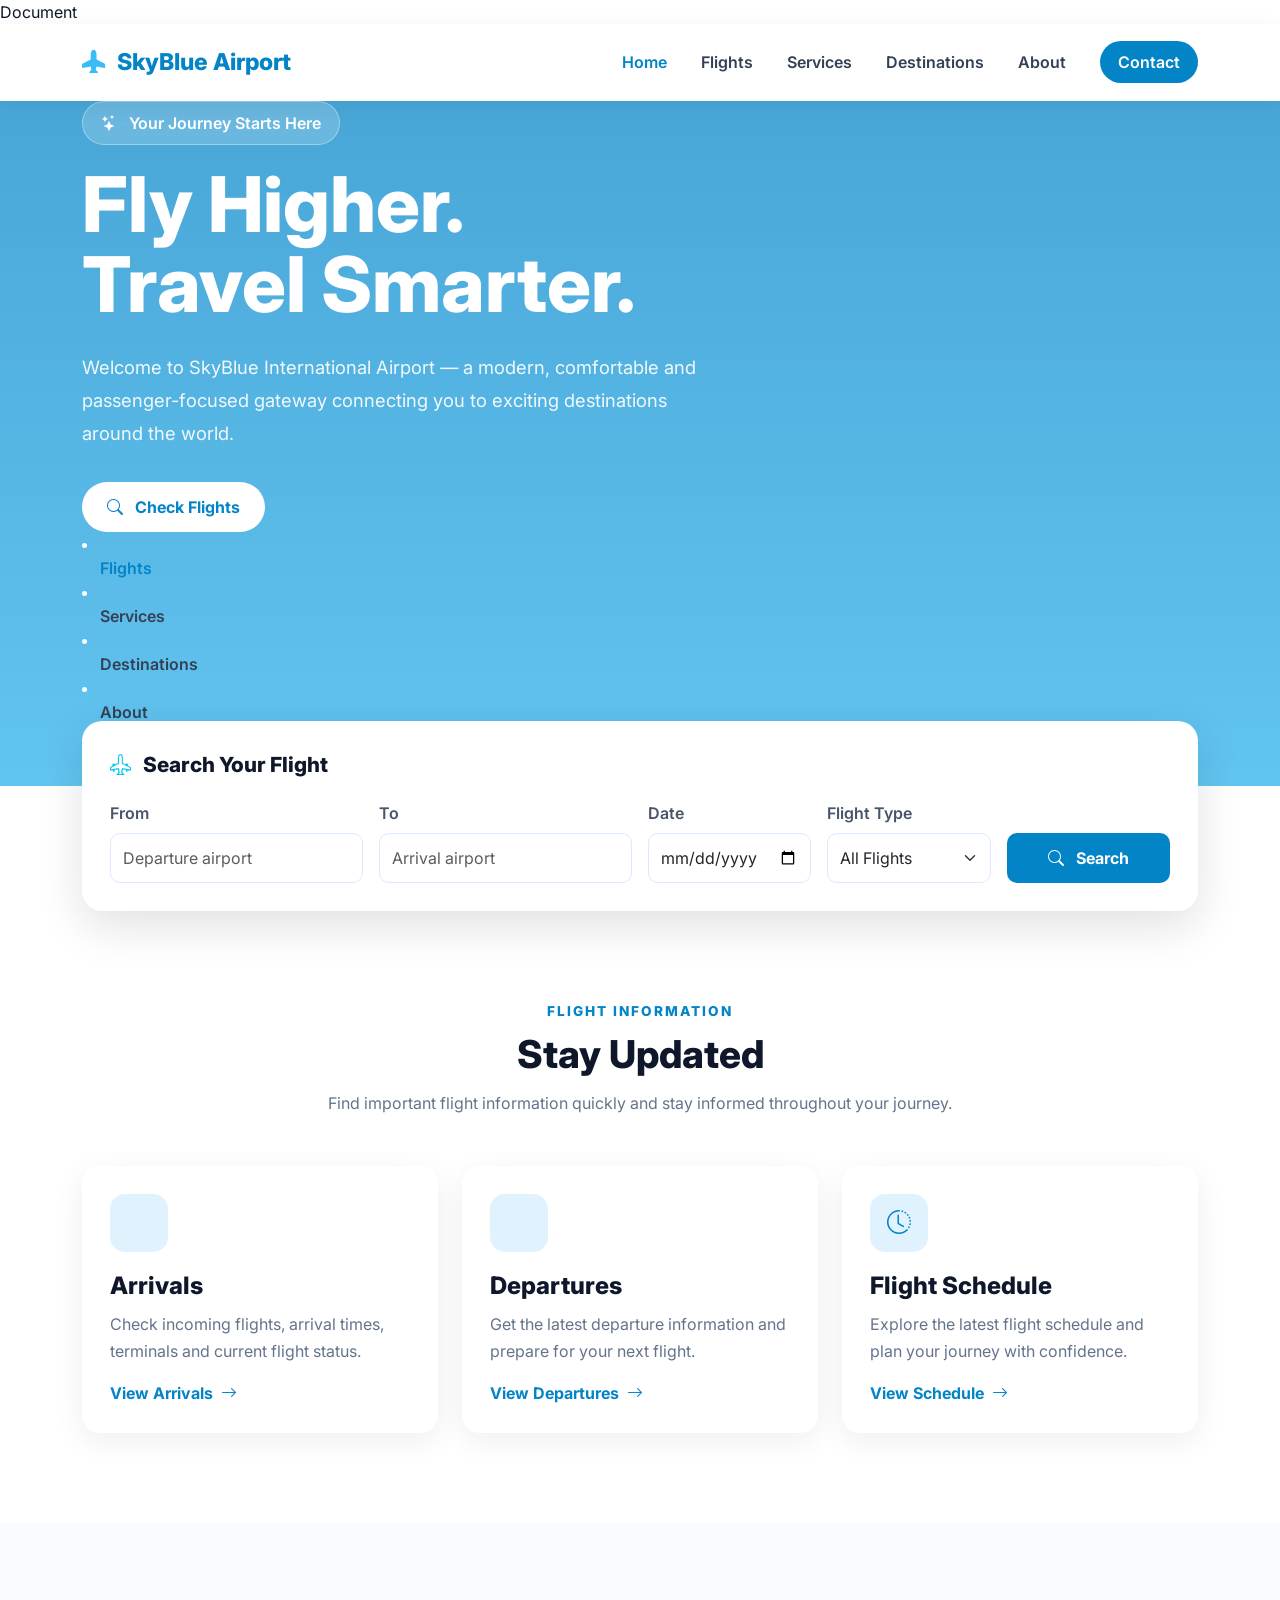
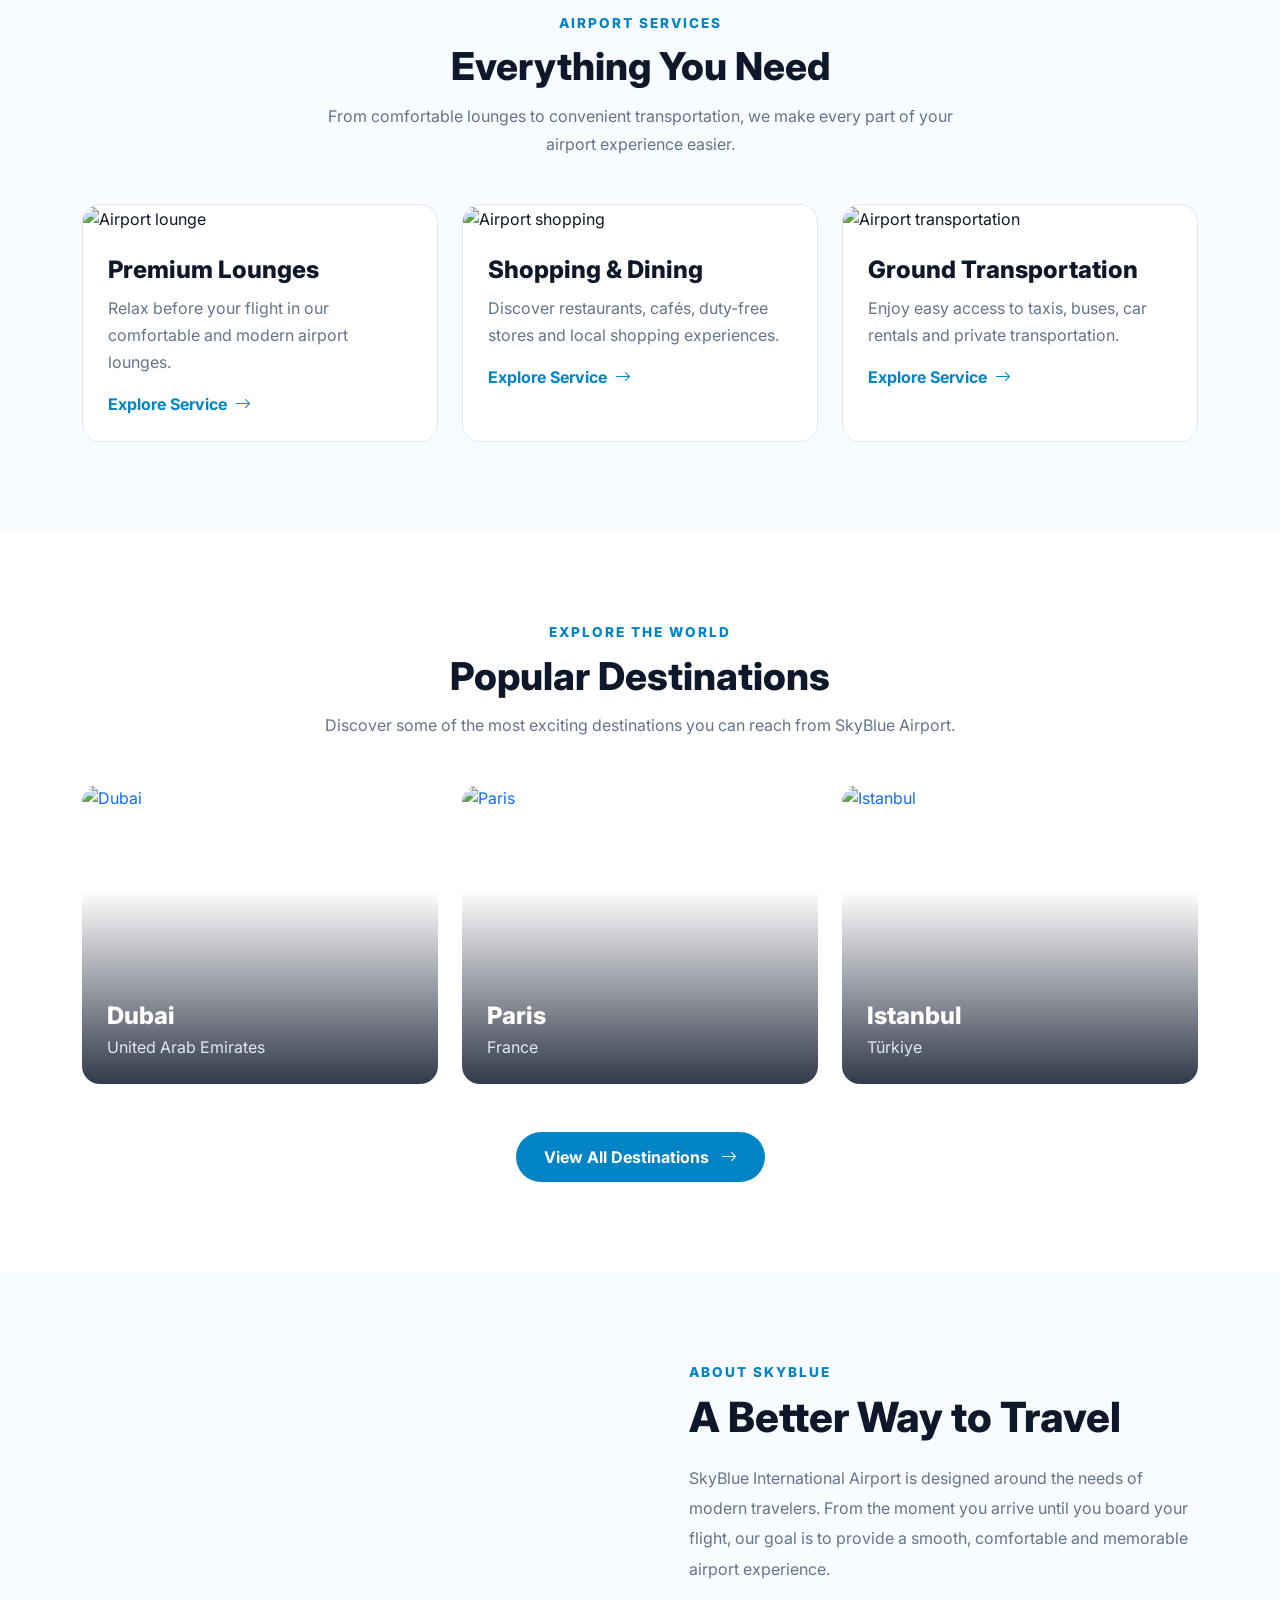
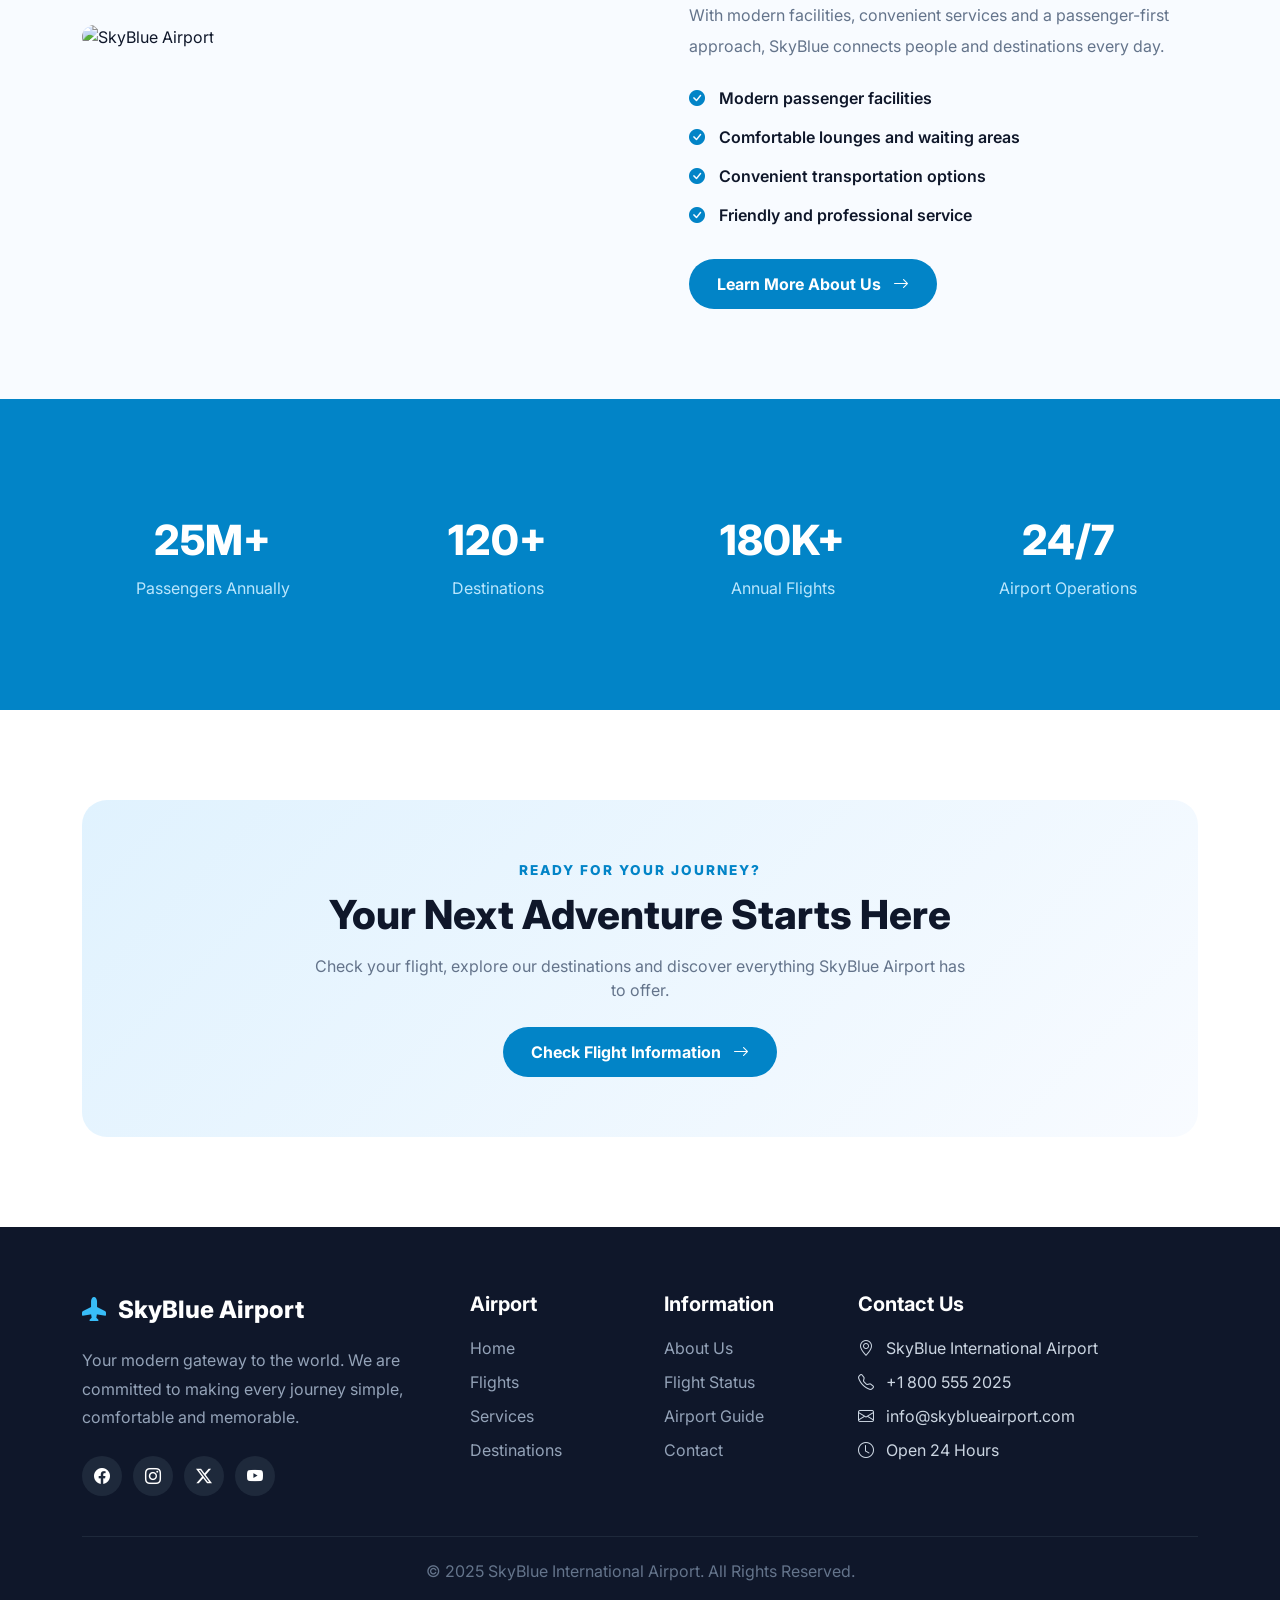
==== commit f3799664: "Merge f310e1b533227d784fc741c52b9a469ac050cd3b into a545fc5f01a6a00e4e57a9b05c6fa746fc740523" ====
--- a/index.html
+++ b/index.html
@@ -1,9 +1,13 @@
 <!DOCTYPE html>
 <html lang="en">
-
 <head>
     <meta charset="UTF-8">
     <meta name="viewport" content="width=device-width, initial-scale=1.0">
+
+    <title>SkyBlue Airport – Home</title>
+
+    <!-- Bootstrap 5 -->
+    <link
     <title>Document</title>
      <link
         href="https://cdn.jsdelivr.net/npm/bootstrap@5.3.3/dist/css/bootstrap.min.css"
@@ -22,41 +26,110 @@
         rel="stylesheet"
     >
 <link rel="stylesheet" href="style.css">
+    
 </head>
 
 <body>
-    <!-- =========================================
-         NAVBAR
-    ========================================= -->
-
-    <nav class="navbar navbar-expand-lg">
-
-        <div class="container">
-
-            <a class="navbar-brand" href="index.html">
-
-                <i class="bi bi-airplane-fill"></i>
-
-                SkyBlue Airport
-
-            </a>
-
-
-            <button class="navbar-toggler" type="button" data-bs-toggle="collapse" data-bs-target="#mainNavbar">
-                <span class="navbar-toggler-icon"></span>
-            </button>
-
-
-            <div class="collapse navbar-collapse" id="mainNavbar">
-
-                <ul class="navbar-nav ms-auto align-items-lg-center">
-
-                    <li class="nav-item">
-                        <a class="nav-link" href="index.html">
-                            Home
-                        </a>
-                    </li>
-
+
+<!-- =========================
+     NAVBAR
+========================== -->
+
+<nav class="navbar navbar-expand-lg sticky-top">
+    <div class="container">
+
+        <a class="navbar-brand" href="index.html">
+            <i class="bi bi-airplane-fill"></i>
+            SkyBlue Airport
+        </a>
+
+        <button
+            class="navbar-toggler"
+            type="button"
+            data-bs-toggle="collapse"
+            data-bs-target="#mainNavbar"
+        >
+            <span class="navbar-toggler-icon"></span>
+        </button>
+
+        <div class="collapse navbar-collapse" id="mainNavbar">
+
+            <ul class="navbar-nav ms-auto align-items-lg-center">
+
+                <li class="nav-item">
+                    <a class="nav-link active" href="index.html">
+                        Home
+                    </a>
+                </li>
+
+                <li class="nav-item">
+                    <a class="nav-link" href="flight.html">
+                        Flights
+                    </a>
+                </li>
+
+                <li class="nav-item">
+                    <a class="nav-link" href="services.html">
+                        Services
+                    </a>
+                </li>
+
+                <li class="nav-item">
+                    <a class="nav-link" href="destinations.html">
+                        Destinations
+                    </a>
+                </li>
+
+                <li class="nav-item">
+                    <a class="nav-link" href="about.html">
+                        About
+                    </a>
+                </li>
+
+                <li class="nav-item ms-lg-2">
+                    <a class="nav-link nav-contact" href="#contact">
+                        Contact
+                    </a>
+                </li>
+
+            </ul>
+
+        </div>
+    </div>
+</nav>
+
+
+<!-- =========================
+     HERO
+========================== -->
+
+<section class="hero">
+
+    <div class="container">
+
+        <div class="hero-content">
+
+            <span class="hero-badge">
+                <i class="bi bi-stars me-2"></i>
+                Your Journey Starts Here
+            </span>
+
+            <h1>
+                Fly Higher.<br>
+                Travel Smarter.
+            </h1>
+
+            <p>
+                Welcome to SkyBlue International Airport — a modern,
+                comfortable and passenger-focused gateway connecting
+                you to exciting destinations around the world.
+            </p>
+
+            <div>
+                <a href="flights.html" class="btn btn-main">
+                    <i class="bi bi-search me-2"></i>
+                    Check Flights
+                </a>
                     <li class="nav-item">
                         <a class="nav-link active" href="flight.html">
                             Flights
@@ -89,1205 +162,819 @@
 
                 </ul>
 
-            </div>
-
-        </div>
-
-    </nav>
-
-
-    <!-- =========================================
-         HERO
-    ========================================= -->
-
-    <section class="page-hero">
-
-        <div class="container">
-
-            <div class="hero-content">
-
-                <span class="hero-label">
-
-                    <i class="bi bi-airplane"></i>
-
-                    SkyBlue Flight Information
-
-                </span>
-
-
-                <h1>
-                    Flight Information
-                </h1>
-
+                <a href="destinations.html" class="btn-outline-light-custom">
+                    Explore Destinations
+                </a>
+            </div>
+
+        </div>
+
+    </div>
+
+</section>
+
+
+<!-- =========================
+     FLIGHT SEARCH
+========================== -->
+
+<section class="search-wrapper">
+
+    <div class="container">
+
+        <div class="search-card">
+
+            <div class="search-title">
+                <i class="bi bi-airplane-engines me-2 text-info"></i>
+                Search Your Flight
+            </div>
+
+            <form action="flights.html">
+
+                <div class="row g-3 align-items-end">
+
+                    <div class="col-lg-3 col-md-6">
+                        <label class="form-label">
+                            From
+                        </label>
+
+                        <input
+                            type="text"
+                            class="form-control"
+                            placeholder="Departure airport"
+                        >
+                    </div>
+
+                    <div class="col-lg-3 col-md-6">
+                        <label class="form-label">
+                            To
+                        </label>
+
+                        <input
+                            type="text"
+                            class="form-control"
+                            placeholder="Arrival airport"
+                        >
+                    </div>
+
+                    <div class="col-lg-2 col-md-6">
+                        <label class="form-label">
+                            Date
+                        </label>
+
+                        <input
+                            type="date"
+                            class="form-control"
+                        >
+                    </div>
+
+                    <div class="col-lg-2 col-md-6">
+                        <label class="form-label">
+                            Flight Type
+                        </label>
+
+                        <select class="form-select">
+                            <option>All Flights</option>
+                            <option>Arrivals</option>
+                            <option>Departures</option>
+                        </select>
+                    </div>
+
+                    <div class="col-lg-2 col-md-12">
+                        <button class="search-btn" type="submit">
+                            <i class="bi bi-search me-2"></i>
+                            Search
+                        </button>
+                    </div>
+
+                </div>
+
+            </form>
+
+        </div>
+
+    </div>
+
+</section>
+
+
+<!-- =========================
+     QUICK STATUS
+========================== -->
+
+<section class="section">
+
+    <div class="container">
+
+        <div class="text-center mb-5">
+
+            <div class="small-label">
+                Flight Information
+            </div>
+
+            <h2 class="section-title">
+                Stay Updated
+            </h2>
+
+            <p class="section-subtitle">
+                Find important flight information quickly and
+                stay informed throughout your journey.
+            </p>
+
+        </div>
+
+        <div class="row g-4">
+
+            <div class="col-lg-4 col-md-6">
+
+                <div class="status-card">
+
+                    <div class="status-icon">
+                        <i class="bi bi-airplane-arrival"></i>
+                    </div>
+
+                    <h4>Arrivals</h4>
+
+                    <p>
+                        Check incoming flights, arrival times,
+                        terminals and current flight status.
+                    </p>
+
+                    <a href="flights.html" class="learn-more">
+                        View Arrivals
+                        <i class="bi bi-arrow-right ms-1"></i>
+                    </a>
+
+                </div>
+
+            </div>
+
+            <div class="col-lg-4 col-md-6">
+
+                <div class="status-card">
+
+                    <div class="status-icon">
+                        <i class="bi bi-airplane-departure"></i>
+                    </div>
+
+                    <h4>Departures</h4>
+
+                    <p>
+                        Get the latest departure information
+                        and prepare for your next flight.
+                    </p>
+
+                    <a href="flights.html" class="learn-more">
+                        View Departures
+                        <i class="bi bi-arrow-right ms-1"></i>
+                    </a>
+
+                </div>
+
+            </div>
+
+            <div class="col-lg-4 col-md-6">
+
+                <div class="status-card">
+
+                    <div class="status-icon">
+                        <i class="bi bi-clock-history"></i>
+                    </div>
+
+                    <h4>Flight Schedule</h4>
+
+                    <p>
+                        Explore the latest flight schedule and
+                        plan your journey with confidence.
+                    </p>
+
+                    <a href="flights.html" class="learn-more">
+                        View Schedule
+                        <i class="bi bi-arrow-right ms-1"></i>
+                    </a>
+
+                </div>
+
+            </div>
+
+        </div>
+
+    </div>
+
+</section>
+
+
+<!-- =========================
+     SERVICES
+========================== -->
+
+<section class="section section-light">
+
+    <div class="container">
+
+        <div class="text-center">
+
+            <div class="small-label">
+                Airport Services
+            </div>
+
+            <h2 class="section-title">
+                Everything You Need
+            </h2>
+
+            <p class="section-subtitle">
+                From comfortable lounges to convenient transportation,
+                we make every part of your airport experience easier.
+            </p>
+
+        </div>
+
+        <div class="row g-4">
+
+            <div class="col-lg-4 col-md-6">
+
+                <div class="service-card">
+
+                    <img
+                        src="https://images.unsplash.com/photo-1542296332-2e4473faf563?auto=format&fit=crop&w=900&q=80"
+                        class="service-img"
+                        alt="Airport lounge"
+                    >
+
+                    <div class="service-content">
+
+                        <h4>
+                            Premium Lounges
+                        </h4>
+
+                        <p>
+                            Relax before your flight in our
+                            comfortable and modern airport lounges.
+                        </p>
+
+                        <a href="services.html" class="learn-more">
+                            Explore Service
+                            <i class="bi bi-arrow-right ms-1"></i>
+                        </a>
+
+                    </div>
+
+                </div>
+
+            </div>
+
+            <div class="col-lg-4 col-md-6">
+
+                <div class="service-card">
+
+                    <img
+                        src="https://images.unsplash.com/photo-1556742049-0cfed4f6a45d?auto=format&fit=crop&w=900&q=80"
+                        class="service-img"
+                        alt="Airport shopping"
+                    >
+
+                    <div class="service-content">
+
+                        <h4>
+                            Shopping & Dining
+                        </h4>
+
+                        <p>
+                            Discover restaurants, cafés, duty-free
+                            stores and local shopping experiences.
+                        </p>
+
+                        <a href="services.html" class="learn-more">
+                            Explore Service
+                            <i class="bi bi-arrow-right ms-1"></i>
+                        </a>
+
+                    </div>
+
+                </div>
+
+            </div>
+
+            <div class="col-lg-4 col-md-6">
+
+                <div class="service-card">
+
+                    <img
+                        src="https://images.unsplash.com/photo-1512453979798-5ea266f8880c?auto=format&fit=crop&w=900&q=80"
+                        class="service-img"
+                        alt="Airport transportation"
+                    >
+
+                    <div class="service-content">
+
+                        <h4>
+                            Ground Transportation
+                        </h4>
+
+                        <p>
+                            Enjoy easy access to taxis, buses,
+                            car rentals and private transportation.
+                        </p>
+
+                        <a href="services.html" class="learn-more">
+                            Explore Service
+                            <i class="bi bi-arrow-right ms-1"></i>
+                        </a>
+
+                    </div>
+
+                </div>
+
+            </div>
+
+        </div>
+
+    </div>
+
+</section>
+
+
+<!-- =========================
+     DESTINATIONS
+========================== -->
+
+<section class="section">
+
+    <div class="container">
+
+        <div class="text-center">
+
+            <div class="small-label">
+                Explore The World
+            </div>
+
+            <h2 class="section-title">
+                Popular Destinations
+            </h2>
+
+            <p class="section-subtitle">
+                Discover some of the most exciting destinations
+                you can reach from SkyBlue Airport.
+            </p>
+
+        </div>
+
+        <div class="row g-4">
+
+            <div class="col-lg-4 col-md-6">
+
+                <a href="destinations.html">
+
+                    <div class="destination-card">
+
+                        <img
+                            src="https://images.unsplash.com/photo-1518684079-3c830dcef090?auto=format&fit=crop&w=900&q=85"
+                            alt="Dubai"
+                        >
+
+                        <div class="destination-overlay">
+
+                            <div>
+                                <h4>Dubai</h4>
+                                <p>
+                                    United Arab Emirates
+                                </p>
+                            </div>
+
+                        </div>
+
+                    </div>
+
+                </a>
+
+            </div>
+
+            <div class="col-lg-4 col-md-6">
+
+                <a href="destinations.html">
+
+                    <div class="destination-card">
+
+                        <img
+                            src="https://images.unsplash.com/photo-1502602898657-3e91760cbb34?auto=format&fit=crop&w=900&q=85"
+                            alt="Paris"
+                        >
+
+                        <div class="destination-overlay">
+
+                            <div>
+                                <h4>Paris</h4>
+                                <p>
+                                    France
+                                </p>
+                            </div>
+
+                        </div>
+
+                    </div>
+
+                </a>
+
+            </div>
+
+            <div class="col-lg-4 col-md-6">
+
+                <a href="destinations.html">
+
+                    <div class="destination-card">
+
+                        <img
+                            src="https://images.unsplash.com/photo-1538970272646-f61fabb3a8a2?auto=format&fit=crop&w=900&q=85"
+                            alt="Istanbul"
+                        >
+
+                        <div class="destination-overlay">
+
+                            <div>
+                                <h4>Istanbul</h4>
+                                <p>
+                                    Türkiye
+                                </p>
+                            </div>
+
+                        </div>
+
+                    </div>
+
+                </a>
+
+            </div>
+
+        </div>
+
+        <div class="text-center mt-5">
+
+            <a href="destinations.html" class="cta-btn">
+                View All Destinations
+                <i class="bi bi-arrow-right ms-2"></i>
+            </a>
+
+        </div>
+
+    </div>
+
+</section>
+
+
+<!-- =========================
+     ABOUT
+========================== -->
+
+<section class="section section-light">
+
+    <div class="container">
+
+        <div class="row align-items-center g-5">
+
+            <div class="col-lg-6">
+
+                <img
+                    src="https://images.unsplash.com/photo-1436491865332-7a61a109cc05?auto=format&fit=crop&w=1100&q=85"
+                    alt="SkyBlue Airport"
+                    class="about-img"
+                >
+
+            </div>
+
+            <div class="col-lg-6">
+
+                <div class="about-content">
+
+                    <div class="small-label">
+                        About SkyBlue
+                    </div>
+
+                    <h2>
+                        A Better Way to Travel
+                    </h2>
+
+                    <p>
+                        SkyBlue International Airport is designed
+                        around the needs of modern travelers. From
+                        the moment you arrive until you board your
+                        flight, our goal is to provide a smooth,
+                        comfortable and memorable airport experience.
+                    </p>
+
+                    <p>
+                        With modern facilities, convenient services
+                        and a passenger-first approach, SkyBlue
+                        connects people and destinations every day.
+                    </p>
+
+                    <ul class="about-list">
+
+                        <li>
+                            <i class="bi bi-check-circle-fill"></i>
+                            Modern passenger facilities
+                        </li>
+
+                        <li>
+                            <i class="bi bi-check-circle-fill"></i>
+                            Comfortable lounges and waiting areas
+                        </li>
+
+                        <li>
+                            <i class="bi bi-check-circle-fill"></i>
+                            Convenient transportation options
+                        </li>
+
+                        <li>
+                            <i class="bi bi-check-circle-fill"></i>
+                            Friendly and professional service
+                        </li>
+
+                    </ul>
+
+                    <a href="about.html" class="cta-btn mt-3">
+                        Learn More About Us
+                        <i class="bi bi-arrow-right ms-2"></i>
+                    </a>
+
+                </div>
+
+            </div>
+
+        </div>
+
+    </div>
+
+</section>
+
+
+<!-- =========================
+     STATISTICS
+========================== -->
+
+<section class="section stats-section">
+
+    <div class="container">
+
+        <div class="row g-4">
+
+            <div class="col-6 col-lg-3">
+
+                <div class="stat-box">
+
+                    <div class="stat-number">
+                        25M+
+                    </div>
+
+                    <div class="stat-label">
+                        Passengers Annually
+                    </div>
+
+                </div>
+
+            </div>
+
+            <div class="col-6 col-lg-3">
+
+                <div class="stat-box">
+
+                    <div class="stat-number">
+                        120+
+                    </div>
+
+                    <div class="stat-label">
+                        Destinations
+                    </div>
+
+                </div>
+
+            </div>
+
+            <div class="col-6 col-lg-3">
+
+                <div class="stat-box">
+
+                    <div class="stat-number">
+                        180K+
+                    </div>
+
+                    <div class="stat-label">
+                        Annual Flights
+                    </div>
+
+                </div>
+
+            </div>
+
+            <div class="col-6 col-lg-3">
+
+                <div class="stat-box">
+
+                    <div class="stat-number">
+                        24/7
+                    </div>
+
+                    <div class="stat-label">
+                        Airport Operations
+                    </div>
+
+                </div>
+
+            </div>
+
+        </div>
+
+    </div>
+
+</section>
+
+
+<!-- =========================
+     CTA
+========================== -->
+
+<section class="section">
+
+    <div class="container">
+
+        <div class="cta">
+
+            <div class="small-label">
+                Ready For Your Journey?
+            </div>
+
+            <h2>
+                Your Next Adventure Starts Here
+            </h2>
+
+            <p>
+                Check your flight, explore our destinations and
+                discover everything SkyBlue Airport has to offer.
+            </p>
+
+            <a href="flights.html" class="cta-btn">
+                Check Flight Information
+                <i class="bi bi-arrow-right ms-2"></i>
+            </a>
+
+        </div>
+
+    </div>
+
+</section>
+
+
+<!-- =========================
+     FOOTER
+========================== -->
+
+<footer id="contact">
+
+    <div class="container">
+
+        <div class="row g-5">
+
+            <div class="col-lg-4">
+
+                <div class="footer-brand">
+                    <i class="bi bi-airplane-fill"></i>
+                    SkyBlue Airport
+                </div>
 
                 <p>
-                    Stay informed with the latest arrival and departure
-                    information. Search your flight, check its status,
-                    and plan your journey with confidence.
+                    Your modern gateway to the world.
+                    We are committed to making every journey
+                    simple, comfortable and memorable.
                 </p>
 
-
-                <nav aria-label="breadcrumb">
-
-                    <ol class="breadcrumb">
-
-                        <li class="breadcrumb-item">
-                            <a href="index.html">
-                                Home
-                            </a>
-                        </li>
-
-                        <li class="breadcrumb-item active">
-                            Flights
-                        </li>
-
-                    </ol>
-
-                </nav>
-
-            </div>
-
-        </div>
-
-    </section>
-
-
-    <!-- =========================================
-         SEARCH FLIGHT
-    ========================================= -->
-
-    <section class="search-wrapper">
-
-        <div class="container">
-
-            <div class="flight-search-card">
-
-                <div class="search-title">
-
-                    <div class="search-title-icon">
-                        <i class="bi bi-search"></i>
-                    </div>
-
-                    <div>
-
-                        <h4>
-                            Find Your Flight
-                        </h4>
-
-                        <p>
-                            Search by flight number, destination or date.
-                        </p>
-
-                    </div>
-
-                </div>
-
-
-                <form>
-
-                    <div class="row g-3">
-
-                        <div class="col-lg-4">
-
-                            <label class="form-label">
-                                Flight Number
-                            </label>
-
-                            <div class="input-group">
-
-                                <span class="input-group-text bg-white border-end-0">
-                                    <i class="bi bi-airplane text-info"></i>
-                                </span>
-
-                                <input type="text" class="form-control border-start-0" placeholder="e.g. SB 204">
-
-                            </div>
-
-                        </div>
-
-
-                        <div class="col-lg-3">
-
-                            <label class="form-label">
-                                Date
-                            </label>
-
-                            <input type="date" class="form-control">
-
-                        </div>
-
-
-                        <div class="col-lg-3">
-
-                            <label class="form-label">
-                                Flight Type
-                            </label>
-
-                            <select class="form-select">
-
-                                <option>
-                                    All Flights
-                                </option>
-
-                                <option>
-                                    Arrivals
-                                </option>
-
-                                <option>
-                                    Departures
-                                </option>
-
-                            </select>
-
-                        </div>
-
-
-                        <div class="col-lg-2 d-flex align-items-end">
-
-                            <button type="submit" class="btn btn-sky w-100">
-
-                                <i class="bi bi-search me-2"></i>
-
-                                Search
-
-                            </button>
-
-                        </div>
-
-                    </div>
-
-                </form>
-
-            </div>
-
-        </div>
-
-    </section>
-
-
-    <!-- =========================================
-         QUICK INFORMATION
-    ========================================= -->
-
-    <section class="section">
-
-        <div class="container">
-
-            <div class="section-heading">
-
-                <span>
-                    Flight Center
-                </span>
-
-                <h2>
-                    Plan Your Journey
-                </h2>
-
-                <p>
-                    Everything you need to know before your flight,
-                    all in one place.
-                </p>
-
-            </div>
-
-
-            <div class="row g-4">
-
-                <!-- Arrivals -->
-
-                <div class="col-md-6 col-lg-4">
-
-                    <div class="flight-info-card">
-
-                        <div class="flight-info-icon">
-
-                            <i class="bi bi-box-arrow-in-down"></i>
-
-                        </div>
-
-                        <h5>
-                            Arrivals
-                        </h5>
-
-                        <p>
-                            Check incoming flights, arrival times,
-                            baggage information and terminal details.
-                        </p>
-
-                        <a href="#arrivals" class="flight-info-link">
-
-                            View Arrivals
-
-                            <i class="bi bi-arrow-right ms-1"></i>
-
-                        </a>
-
-                    </div>
-
-                </div>
-
-
-                <!-- Departures -->
-
-                <div class="col-md-6 col-lg-4">
-
-                    <div class="flight-info-card">
-
-                        <div class="flight-info-icon">
-
-                            <i class="bi bi-box-arrow-up-right"></i>
-
-                        </div>
-
-                        <h5>
-                            Departures
-                        </h5>
-
-                        <p>
-                            Find departure times, boarding gates,
-                            terminals and real-time flight status.
-                        </p>
-
-                        <a href="#departures" class="flight-info-link">
-
-                            View Departures
-
-                            <i class="bi bi-arrow-right ms-1"></i>
-
-                        </a>
-
-                    </div>
-
-                </div>
-
-
-                <!-- Schedule -->
-
-                <div class="col-md-6 col-lg-4">
-
-                    <div class="flight-info-card">
-
-                        <div class="flight-info-icon">
-
-                            <i class="bi bi-calendar3"></i>
-
-                        </div>
-
-                        <h5>
-                            Flight Schedule
-                        </h5>
-
-                        <p>
-                            Explore scheduled flights and plan your
-                            travel around convenient departure times.
-                        </p>
-
-                        <a href="#schedule" class="flight-info-link">
-
-                            View Schedule
-
-                            <i class="bi bi-arrow-right ms-1"></i>
-
-                        </a>
-
-                    </div>
-
-                </div>
-
-            </div>
-
-        </div>
-
-    </section>
-
-
-    <!-- =========================================
-         FLIGHT STATUS
-    ========================================= -->
-
-    <section class="section section-light" id="schedule">
-
-        <div class="container">
-
-            <div class="section-heading">
-
-                <span>
-                    Live Flight Status
-                </span>
-
-                <h2>
-                    Today's Flights
-                </h2>
-
-                <p>
-                    Follow the latest flight information from
-                    SkyBlue International Airport.
-                </p>
-
-            </div>
-
-
-            <!-- Tabs -->
-
-            <div class="flight-tabs">
-
-                <button class="active">
-                    <i class="bi bi-airplane me-2"></i>
-                    All Flights
-                </button>
-
-                <button>
-                    <i class="bi bi-box-arrow-in-down me-2"></i>
-                    Arrivals
-                </button>
-
-                <button>
-                    <i class="bi bi-box-arrow-up-right me-2"></i>
-                    Departures
-                </button>
-
-            </div>
-
-
-            <!-- Table -->
-
-            <div class="table-container">
-
-                <div class="table-responsive">
-
-                    <table class="table flight-table mb-0">
-
-                        <thead>
-
-                            <tr>
-
-                                <th>
-                                    Flight
-                                </th>
-
-                                <th>
-                                    Airline
-                                </th>
-
-                                <th>
-                                    From / To
-                                </th>
-
-                                <th>
-                                    Time
-                                </th>
-
-                                <th>
-                                    Terminal
-                                </th>
-
-                                <th>
-                                    Gate
-                                </th>
-
-                                <th>
-                                    Status
-                                </th>
-
-                            </tr>
-
-                        </thead>
-
-
-                        <tbody>
-
-                            <!-- Flight 1 -->
-
-                            <tr>
-
-                                <td class="flight-number">
-                                    SB 204
-                                </td>
-
-                                <td>
-
-                                    <div class="airline-name">
-
-                                        <div class="airline-icon">
-                                            <i class="bi bi-airplane"></i>
-                                        </div>
-
-                                        SkyBlue Airlines
-
-                                    </div>
-
-                                </td>
-
-                                <td>
-                                    Dubai
-                                </td>
-
-                                <td>
-                                    08:45 AM
-                                </td>
-
-                                <td>
-                                    T1
-                                </td>
-
-                                <td>
-                                    A12
-                                </td>
-
-                                <td>
-
-                                    <span class="status status-on-time">
-                                        On Time
-                                    </span>
-
-                                </td>
-
-                            </tr>
-
-
-                            <!-- Flight 2 -->
-
-                            <tr>
-
-                                <td class="flight-number">
-                                    SB 318
-                                </td>
-
-                                <td>
-
-                                    <div class="airline-name">
-
-                                        <div class="airline-icon">
-                                            <i class="bi bi-airplane"></i>
-                                        </div>
-
-                                        SkyBlue Airlines
-
-                                    </div>
-
-                                </td>
-
-                                <td>
-                                    London
-                                </td>
-
-                                <td>
-                                    10:20 AM
-                                </td>
-
-                                <td>
-                                    T1
-                                </td>
-
-                                <td>
-                                    B08
-                                </td>
-
-                                <td>
-
-                                    <span class="status status-boarding">
-                                        Boarding
-                                    </span>
-
-                                </td>
-
-                            </tr>
-
-
-                            <!-- Flight 3 -->
-
-                            <tr>
-
-                                <td class="flight-number">
-                                    SB 452
-                                </td>
-
-                                <td>
-
-                                    <div class="airline-name">
-
-                                        <div class="airline-icon">
-                                            <i class="bi bi-airplane"></i>
-                                        </div>
-
-                                        SkyBlue Airlines
-
-                                    </div>
-
-                                </td>
-
-                                <td>
-                                    Istanbul
-                                </td>
-
-                                <td>
-                                    01:15 PM
-                                </td>
-
-                                <td>
-                                    T2
-                                </td>
-
-                                <td>
-                                    C21
-                                </td>
-
-                                <td>
-
-                                    <span class="status status-on-time">
-                                        On Time
-                                    </span>
-
-                                </td>
-
-                            </tr>
-
-
-                            <!-- Flight 4 -->
-
-                            <tr>
-
-                                <td class="flight-number">
-                                    SB 591
-                                </td>
-
-                                <td>
-
-                                    <div class="airline-name">
-
-                                        <div class="airline-icon">
-                                            <i class="bi bi-airplane"></i>
-                                        </div>
-
-                                        SkyBlue Airlines
-
-                                    </div>
-
-                                </td>
-
-                                <td>
-                                    Paris
-                                </td>
-
-                                <td>
-                                    04:40 PM
-                                </td>
-
-                                <td>
-                                    T2
-                                </td>
-
-                                <td>
-                                    D05
-                                </td>
-
-                                <td>
-
-                                    <span class="status status-delayed">
-                                        Delayed
-                                    </span>
-
-                                </td>
-
-                            </tr>
-
-
-                            <!-- Flight 5 -->
-
-                            <tr>
-
-                                <td class="flight-number">
-                                    SB 675
-                                </td>
-
-                                <td>
-
-                                    <div class="airline-name">
-
-                                        <div class="airline-icon">
-                                            <i class="bi bi-airplane"></i>
-                                        </div>
-
-                                        SkyBlue Airlines
-
-                                    </div>
-
-                                </td>
-
-                                <td>
-                                    Singapore
-                                </td>
-
-                                <td>
-                                    06:25 PM
-                                </td>
-
-                                <td>
-                                    T1
-                                </td>
-
-                                <td>
-                                    A18
-                                </td>
-
-                                <td>
-
-                                    <span class="status status-on-time">
-                                        On Time
-                                    </span>
-
-                                </td>
-
-                            </tr>
-
-
-                            <!-- Flight 6 -->
-
-                            <tr>
-
-                                <td class="flight-number">
-                                    SB 721
-                                </td>
-
-                                <td>
-
-                                    <div class="airline-name">
-
-                                        <div class="airline-icon">
-                                            <i class="bi bi-airplane"></i>
-                                        </div>
-
-                                        SkyBlue Airlines
-
-                                    </div>
-
-                                </td>
-
-                                <td>
-                                    Paris
-                                </td>
-
-                                <td>
-                                    08:15 PM
-                                </td>
-
-                                <td>
-                                    T2
-                                </td>
-
-                                <td>
-                                    C14
-                                </td>
-
-                                <td>
-
-                                    <span class="status status-cancelled">
-                                        Cancelled
-                                    </span>
-
-                                </td>
-
-                            </tr>
-
-                        </tbody>
-
-                    </table>
-
-                </div>
-
-            </div>
-
-        </div>
-
-    </section>
-
-
-    <!-- =========================================
-         FLIGHT TRACKER
-    ========================================= -->
-
-    <section class="section">
-
-        <div class="container">
-
-            <div class="row align-items-stretch">
-
-                <div class="col-lg-7">
-
-                    <div class="tracker-card">
-
-                        <div class="d-flex justify-content-between align-items-center">
-
-                            <div>
-
-                                <h4>
-                                    Flight Tracker
-                                </h4>
-
-                                <p class="mb-0">
-                                    Track your flight journey
-                                    in real time.
-                                </p>
-
-                            </div>
-
-                            <i class="bi bi-broadcast-pin" style="font-size: 35px;"></i>
-
-                        </div>
-
-
-                        <div class="tracker-route">
-
-                            <div>
-
-                                <div class="airport-code">
-                                    SBA
-                                </div>
-
-                                <div class="airport-city">
-                                    SkyBlue Airport
-                                </div>
-
-                            </div>
-
-
-                            <div class="route-line">
-
-                                <div class="route-plane">
-
-                                    <i class="bi bi-airplane-fill"></i>
-
-                                </div>
-
-                            </div>
-
-
-                            <div class="text-end">
-
-                                <div class="airport-code">
-                                    DXB
-                                </div>
-
-                                <div class="airport-city">
-                                    Dubai
-
-                                </div>
-
-                            </div>
-
-                        </div>
-
-
-                        <div class="row g-3">
-
-                            <div class="col-4">
-
-                                <small class="opacity-75">
-                                    Flight
-                                </small>
-
-                                <div class="fw-bold">
-                                    SB 204
-                                </div>
-
-                            </div>
-
-                            <div class="col-4">
-
-                                <small class="opacity-75">
-                                    Departure
-                                </small>
-
-                                <div class="fw-bold">
-                                    08:45 AM
-                                </div>
-
-                            </div>
-
-                            <div class="col-4">
-
-                                <small class="opacity-75">
-                                    Status
-                                </small>
-
-                                <div class="fw-bold">
-                                    On Time
-                                </div>
-
-                            </div>
-
-                        </div>
-
-                    </div>
-
-                </div>
-
-
-                <div class="col-lg-5">
-
-                    <div class="flight-info-card h-100">
-
-                        <div class="flight-info-icon">
-
-                            <i class="bi bi-info-circle"></i>
-
-                        </div>
-
-                        <h5>
-                            Flight Status Information
-                        </h5>
-
-                        <p>
-                            Flight information may change due to
-                            weather conditions, operational requirements,
-                            or other unforeseen circumstances.
-                        </p>
-
-                        <p>
-                            We recommend checking your flight status
-                            before leaving for the airport.
-                        </p>
-
-                        <a href="#" class="flight-info-link">
-                            Airport Information
-                            <i class="bi bi-arrow-right ms-1"></i>
-                        </a>
-
-                    </div>
-
-                </div>
-
-            </div>
-
-        </div>
-
-    </section>
-
-
-    <!-- =========================================
-         TRAVEL TIPS
-    ========================================= -->
-
-    <section class="section section-light">
-
-        <div class="container">
-
-            <div class="section-heading">
-
-                <span>
-                    Travel Tips
-                </span>
-
-                <h2>
-                    Before You Fly
-                </h2>
-
-                <p>
-                    A few simple tips can make your airport experience
-                    faster and more comfortable.
-                </p>
-
-            </div>
-
-
-            <div class="row g-4">
-
-                <div class="col-md-6 col-lg-3">
-
-                    <div class="tip-card">
-
-                        <div class="tip-number">
-                            01
-                        </div>
-
-                        <h6>
-                            Arrive Early
-                        </h6>
-
-                        <p>
-                            Arrive at the airport at least two to three
-                            hours before your international flight.
-                        </p>
-
-                    </div>
-
-                </div>
-
-
-                <div class="col-md-6 col-lg-3">
-
-                    <div class="tip-card">
-
-                        <div class="tip-number">
-                            02
-                        </div>
-
-                        <h6>
-                            Check Your Documents
-                        </h6>
-
-                        <p>
-                            Make sure your passport, visa and travel
-                            documents are ready before departure.
-                        </p>
-
-                    </div>
-
-                </div>
-
-
-                <div class="col-md-6 col-lg-3">
-
-                    <div class="tip-card">
-
-                        <div class="tip-number">
-                            03
-                        </div>
-
-                        <h6>
-                            Check Your Baggage
-                        </h6>
-
-                        <p>
-                            Review your airline's baggage allowance
-                            and restrictions before packing.
-                        </p>
-
-                    </div>
-
-                </div>
-
-
-                <div class="col-md-6 col-lg-3">
-
-                    <div class="tip-card">
-
-                        <div class="tip-number">
-                            04
-                        </div>
-
-                        <h6>
-                            Monitor Your Gate
-                        </h6>
-
-                        <p>
-                            Keep an eye on airport displays for any
-                            changes to your boarding gate.
-                        </p>
-
-                    </div>
-
-                </div>
-
-            </div>
-
-        </div>
-
-    </section>
-
-
-    <!-- =========================================
-         FOOTER
-    ========================================= -->
-
-    <footer>
-
-        <div class="container">
-
-            <div class="row g-5">
-
-                <div class="col-lg-4">
-
-                    <h5>
-
-                        <i class="bi bi-airplane-fill text-info me-2"></i>
-
-                        SkyBlue Airport
-
-                    </h5>
-
-                    <p>
-                        Your gateway to the world. Experience modern
-                        aviation, exceptional service and seamless travel.
-                    </p>
-
-
-                    <div class="social-links">
-
-                        <a href="#">
-                            <i class="bi bi-facebook"></i>
-                        </a>
-
-                        <a href="#">
-                            <i class="bi bi-instagram"></i>
-                        </a>
-
-                        <a href="#">
-                            <i class="bi bi-twitter-x"></i>
-                        </a>
-
-                        <a href="#">
-                            <i class="bi bi-linkedin"></i>
-                        </a>
-
-                    </div>
-
-                </div>
-
-
-                <div class="col-6 col-lg-2">
-
-                    <h5>
-                        Airport
-                    </h5>
-
-                    <ul class="footer-links">
-
-                        <li>
-                            <a href="index.html">
-                                Home
-                            </a>
-                        </li>
-
-                        <li>
-                            <a href="flights.html">
-                                Flights
-                            </a>
-                        </li>
-
-                        <li>
-                            <a href="services.html">
-                                Services
-                            </a>
-                        </li>
-
-                        <li>
-                            <a href="destinations.html">
-                                Destinations
-                            </a>
-                        </li>
-
-                    </ul>
-
-                </div>
-
-
-                <div class="col-6 col-lg-2">
-
-                    <h5>
-                        Information
-                    </h5>
-
-                    <ul class="footer-links">
-
-                        <li>
-                            <a href="#">
-                                Flight Status
-                            </a>
-                        </li>
-
-                        <li>
-                            <a href="#">
-                                Terminals
-                            </a>
-                        </li>
-
-                        <li>
-                            <a href="#">
-                                Parking
-                            </a>
-                        </li>
-
-                        <li>
-                            <a href="#">
-                                Transport
-                            </a>
-                        </li>
-
-                    </ul>
-
-                </div>
-
-
-                <div class="col-lg-4">
-
-                    <h5>
-                        Contact Us
-                    </h5>
-
-                    <p class="mb-2">
-
+                <div class="mt-4">
+
+                    <a href="#" class="social-link">
+                        <i class="bi bi-facebook"></i>
+                    </a>
+
+                    <a href="#" class="social-link">
+                        <i class="bi bi-instagram"></i>
+                    </a>
+
+                    <a href="#" class="social-link">
+                        <i class="bi bi-twitter-x"></i>
+                    </a>
+
+                    <a href="#" class="social-link">
+                        <i class="bi bi-youtube"></i>
+                    </a>
+
+                </div>
+
+            </div>
+
+            <div class="col-6 col-lg-2">
+
+                <h5>Airport</h5>
+
+                <ul>
+                    <li>
+                        <a href="index.html">Home</a>
+                    </li>
+
+                    <li>
+                        <a href="flights.html">Flights</a>
+                    </li>
+
+                    <li>
+                        <a href="services.html">Services</a>
+                    </li>
+
+                    <li>
+                        <a href="destinations.html">
+                            Destinations
+                        </a>
+                    </li>
+                </ul>
+
+            </div>
+
+            <div class="col-6 col-lg-2">
+
+                <h5>Information</h5>
+
+                <ul>
+                    <li>
+                        <a href="about.html">About Us</a>
+                    </li>
+
+                    <li>
+                        <a href="flights.html">
+                            Flight Status
+                        </a>
+                    </li>
+
+                    <li>
+                        <a href="services.html">
+                            Airport Guide
+                        </a>
+                    </li>
+
+                    <li>
+                        <a href="#contact">
+                            Contact
+                        </a>
+                    </li>
+                </ul>
+
+            </div>
+
+            <div class="col-lg-4">
+
+                <h5>Contact Us</h5>
+
+                <ul>
+
+                    <li>
                         <i class="bi bi-geo-alt me-2"></i>
-
-                        Airport Road, Sky City
-
-                    </p>
-
-                    <p class="mb-2">
-
+                        SkyBlue International Airport
+                    </li>
+
+                    <li>
                         <i class="bi bi-telephone me-2"></i>
-
                         +1 800 555 2025
-
-                    </p>
-
-                    <p>
-
+                    </li>
+
+                    <li>
                         <i class="bi bi-envelope me-2"></i>
-
                         info@skyblueairport.com
-
-                    </p>
-
-                </div>
-
-            </div>
-
-
-            <div class="copyright text-center">
-
-                © 2025 SkyBlue International Airport.
-                All Rights Reserved.
-
-            </div>
-
-        </div>
-
-    </footer>
-
-
-    <!-- =========================================
-         BOOTSTRAP JS
-    ========================================= -->
-
-    <script src="https://cdn.jsdelivr.net/npm/bootstrap@5.3.3/dist/js/bootstrap.bundle.min.js">
-    </script>
-
-
-    <!-- =========================================
-         SIMPLE FLIGHT TAB SCRIPT
-    ========================================= -->
-
-    <script>
-
-        const flightTabs = document.querySelectorAll(".flight-tabs button");
-
-        flightTabs.forEach(tab => {
-
-            tab.addEventListener("click", function () {
-
-                flightTabs.forEach(item => {
-                    item.classList.remove("active");
-                });
-
-                this.classList.add("active");
-
-            });
-
-        });
-
-    </script>
+                    </li>
+
+                    <li>
+                        <i class="bi bi-clock me-2"></i>
+                        Open 24 Hours
+                    </li>
+
+                </ul>
+
+            </div>
+
+        </div>
+
+        <div class="copyright">
+
+            © 2025 SkyBlue International Airport.
+            All Rights Reserved.
+
+        </div>
+
+    </div>
+
+</footer>
+
+
+<!-- Bootstrap JS -->
+<script
+    src="https://cdn.jsdelivr.net/npm/bootstrap@5.3.3/dist/js/bootstrap.bundle.min.js">
+</script>
 
 </body>
 
 </html>
+
+
